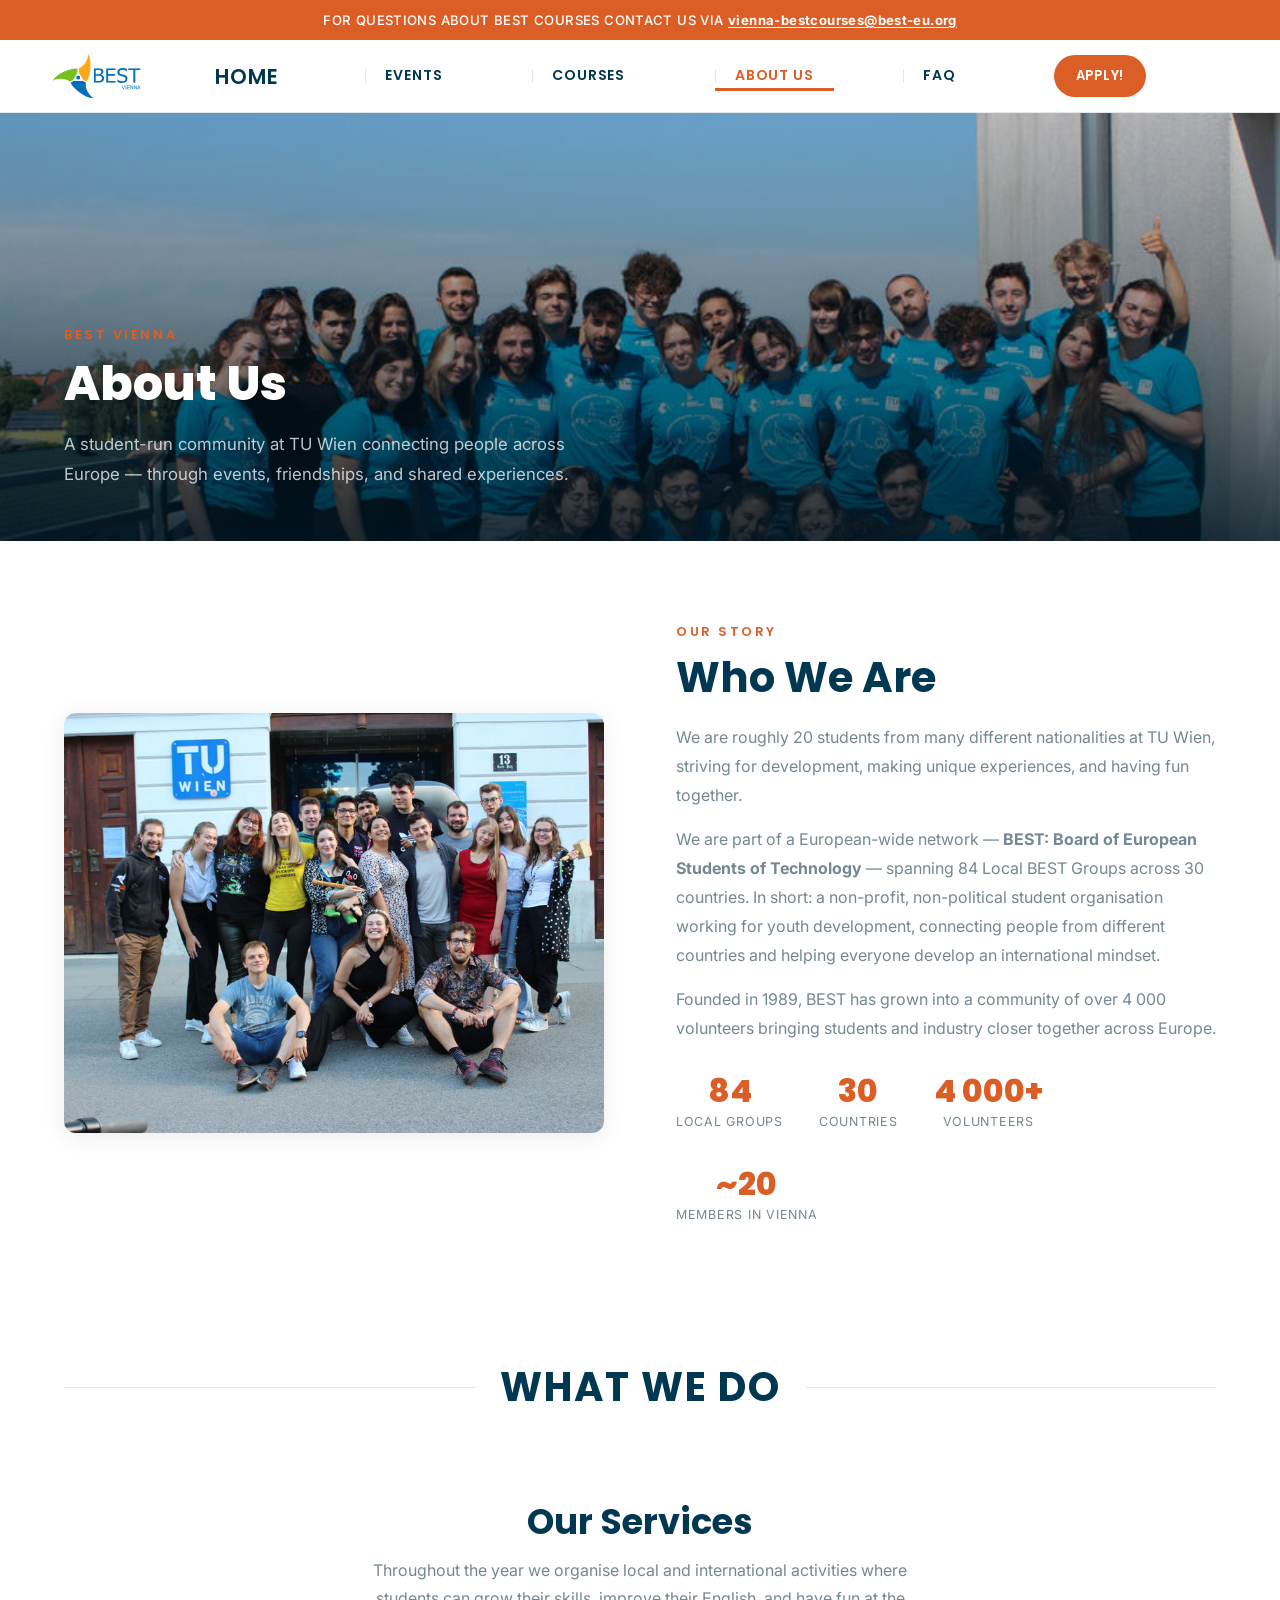
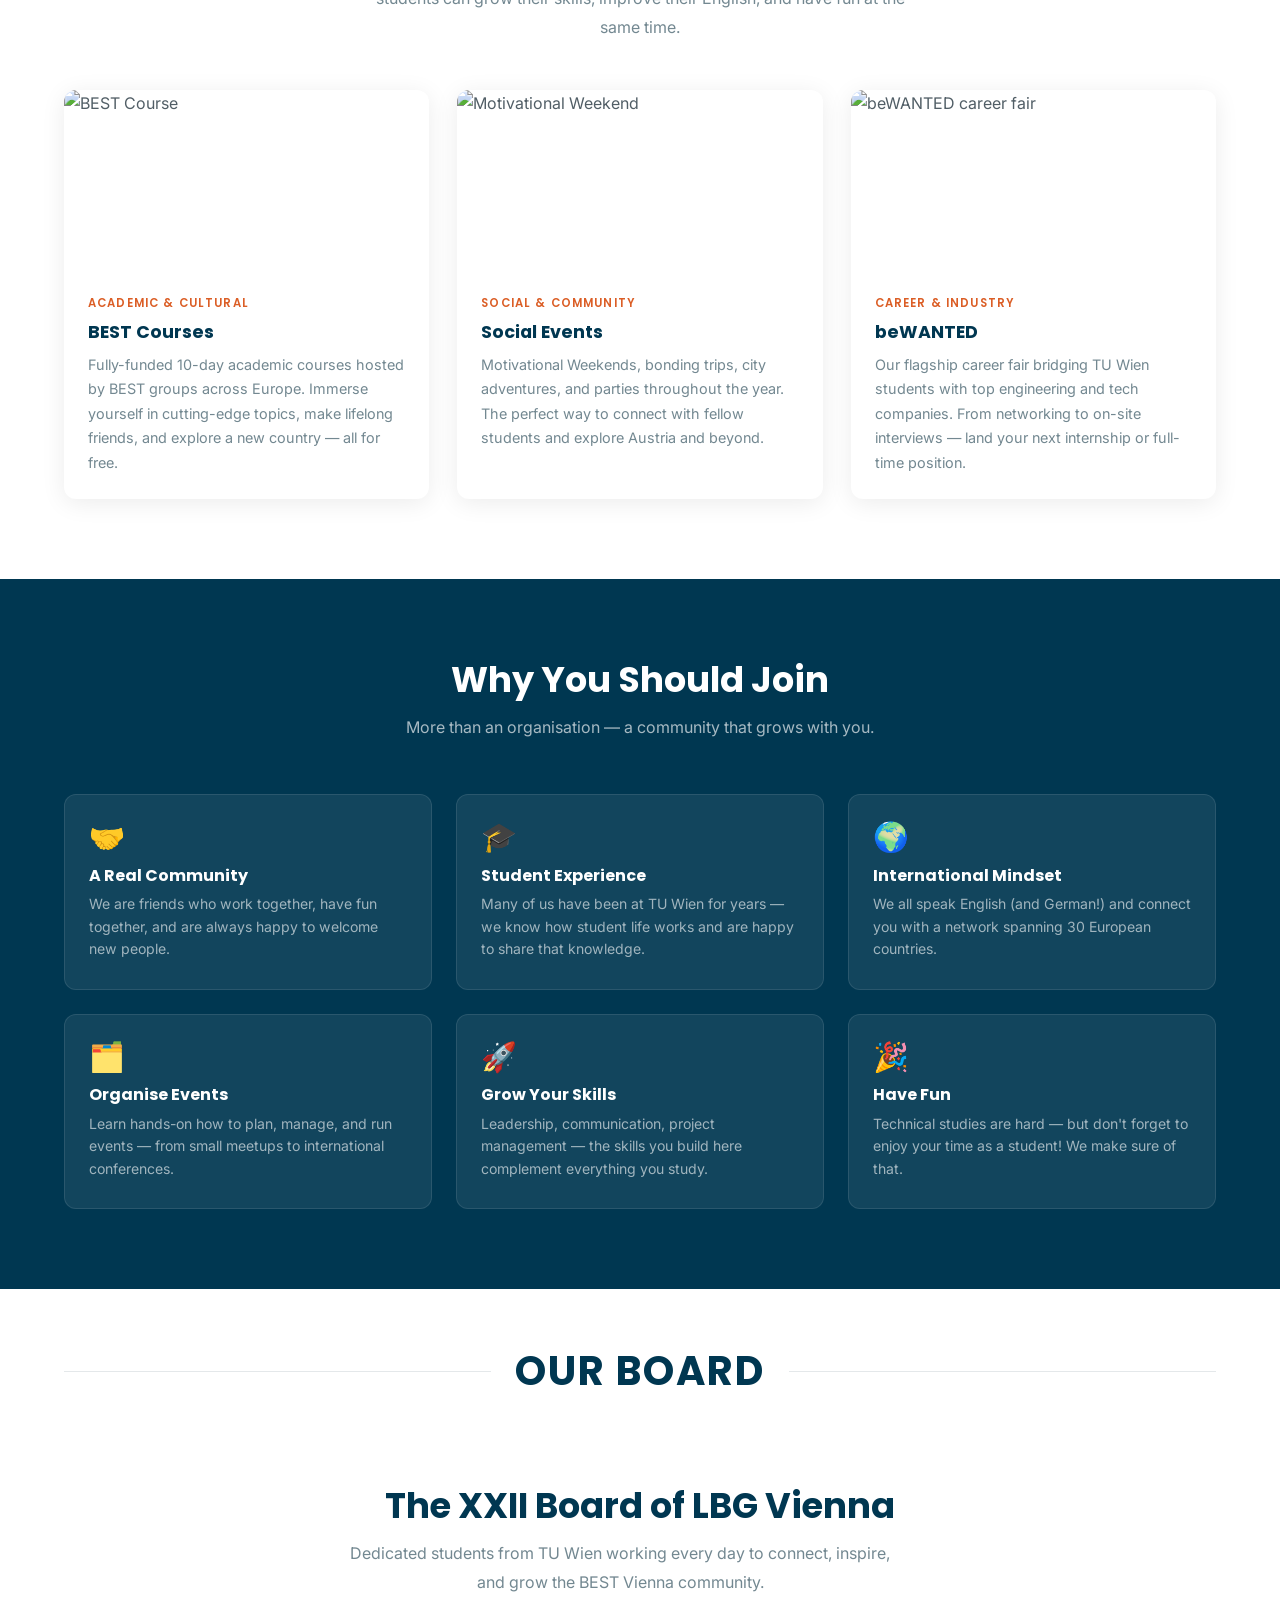
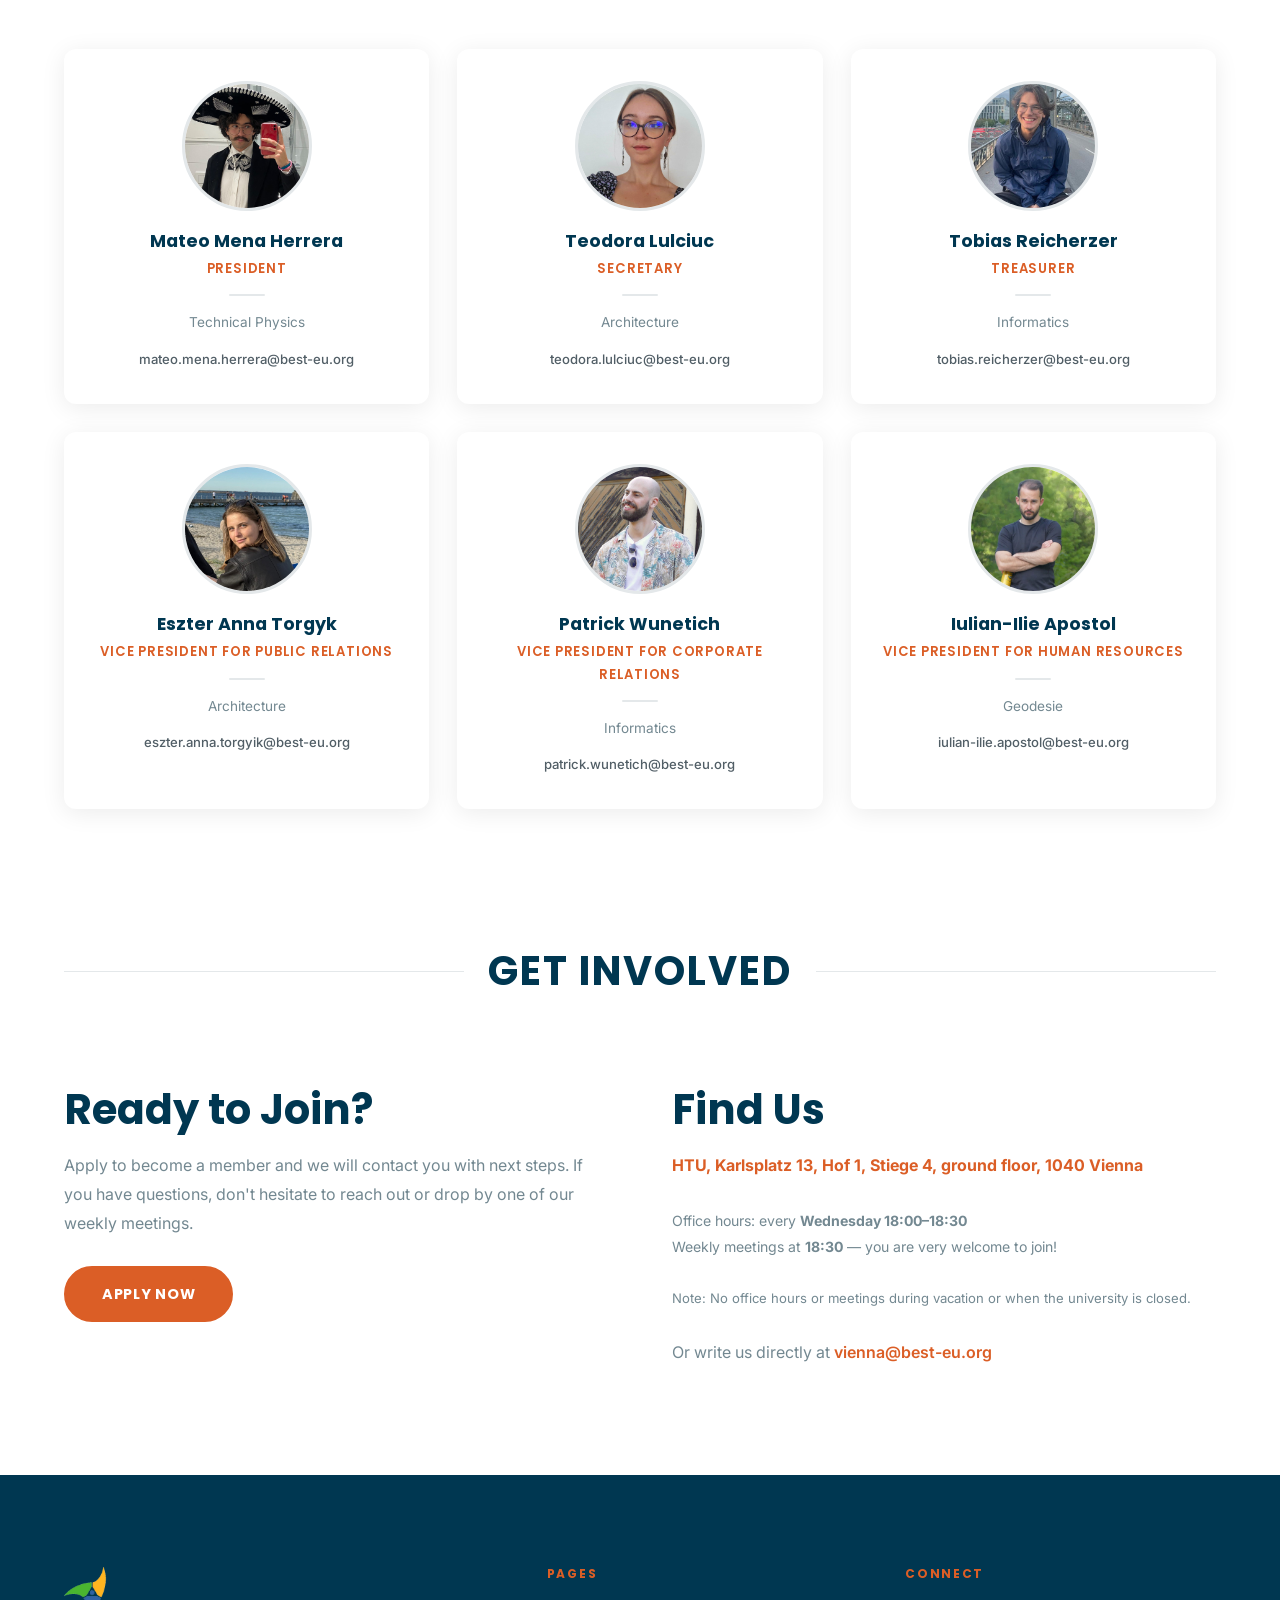
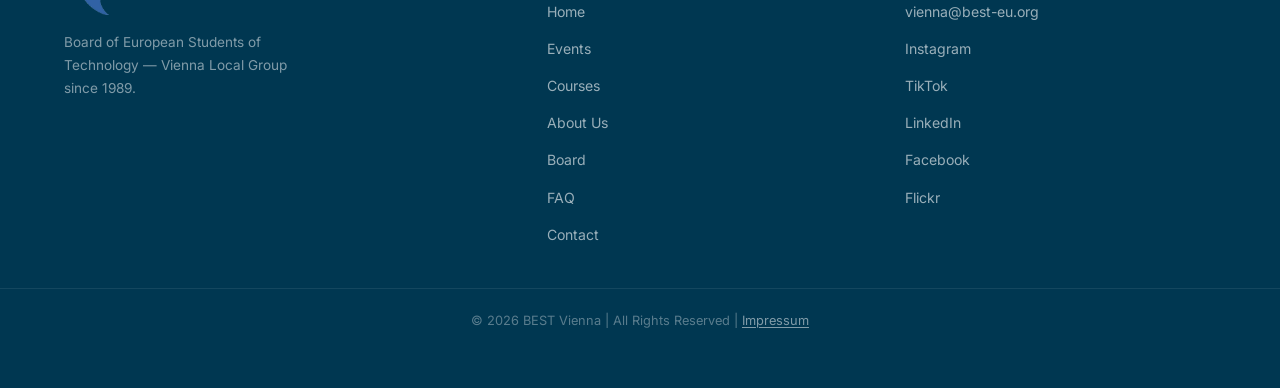
==== about.html @ dc5f65e5 "Restructure website UX: merge Board into About, simplify Home page - Merge Board page into About Us " ====
<!DOCTYPE html>
<html lang="en">
<head>
  <meta charset="UTF-8" />
  <meta name="viewport" content="width=device-width, initial-scale=1.0" />
  <title>About Us — BEST Vienna</title>
  <meta name="description" content="Learn about BEST Vienna — who we are, what we do, and why you should join our community of students at TU Wien." />

  <link rel="preconnect" href="https://fonts.googleapis.com" />
  <link rel="preconnect" href="https://fonts.gstatic.com" crossorigin />
  <link href="https://fonts.googleapis.com/css2?family=Inter:wght@400;500;600&family=Poppins:wght@600;700;800&display=swap" rel="stylesheet" />

  <link rel="stylesheet" href="assets/css/styles.css?v=2" />
  <link rel="icon" href="assets/images/logos/best_logomark.png" type="image/png" />
</head>
<body>

  <!-- ===== Announcement Bar ===== -->
  <div class="announcement-bar">
    FOR QUESTIONS ABOUT BEST COURSES CONTACT US VIA
    <a href="mailto:vienna-bestcourses@best-eu.org">vienna-bestcourses@best-eu.org</a>
  </div>

  <!-- ===== Navbar ===== -->
  <div id="navbar-placeholder"></div>
  <script src="assets/js/navbar.js"></script>

  <main>

    <!-- ===== Hero ===== -->
    <section class="about-hero">
      <img src="assets/images/sc22_group_lg.jpg" alt="BEST Vienna members" class="about-hero-img" />
      <div class="about-hero-overlay" aria-hidden="true"></div>
      <div class="container about-hero-content">
        <span class="board-hero-label">BEST Vienna</span>
        <h1>About Us</h1>
        <p>A student-run community at TU Wien connecting people across Europe — through events, friendships, and shared experiences.</p>
      </div>
    </section>

    <!-- ===== Who We Are ===== -->
    <section class="section-pad">
      <div class="container">
        <div class="about-split">

          <div class="about-split-img fade-up">
            <img src="assets/images/lga22_group_lg.jpg" alt="BEST Vienna members at an event" />
          </div>

          <div class="about-split-text fade-up delay-2">
            <span class="board-hero-label">Our Story</span>
            <h2>Who We Are</h2>
            <p>
              We are roughly 20 students from many different nationalities at TU Wien, striving for
              development, making unique experiences, and having fun together.
            </p>
            <p>
              We are part of a European-wide network — <strong>BEST: Board of European Students of
              Technology</strong> — spanning 84 Local BEST Groups across 30 countries. In short: a
              non-profit, non-political student organisation working for youth development, connecting
              people from different countries and helping everyone develop an international mindset.
            </p>
            <p>
              Founded in 1989, BEST has grown into a community of over 4 000 volunteers bringing
              students and industry closer together across Europe.
            </p>

            <div class="about-stat-row">
              <div class="about-stat">
                <div class="about-stat-num">84</div>
                <div class="about-stat-label">Local Groups</div>
              </div>
              <div class="about-stat">
                <div class="about-stat-num">30</div>
                <div class="about-stat-label">Countries</div>
              </div>
              <div class="about-stat">
                <div class="about-stat-num">4 000+</div>
                <div class="about-stat-label">Volunteers</div>
              </div>
              <div class="about-stat">
                <div class="about-stat-num">~20</div>
                <div class="about-stat-label">Members in Vienna</div>
              </div>
            </div>
          </div>

        </div>
      </div>
    </section>

    <!-- ===== What We Do ===== -->
    <div class="section-divider container fade-up">
      <span>WHAT WE DO</span>
    </div>

    <section class="section-pad">
      <div class="container">
        <div class="text-center fade-up">
          <h2 class="section-title">Our Services</h2>
          <p class="section-subtitle" style="margin: 0 auto;">
            Throughout the year we organise local and international activities where students
            can grow their skills, improve their English, and have fun at the same time.
          </p>
        </div>

        <div class="service-cards">

          <div class="service-card fade-up delay-1">
            <img src="assets/images/events/BEST_Course.JPG" alt="BEST Course" class="service-card-img" />
            <div class="service-card-body">
              <div class="service-card-tag">Academic &amp; Cultural</div>
              <h3>BEST Courses</h3>
              <p>
                Fully-funded 10-day academic courses hosted by BEST groups across Europe. Immerse
                yourself in cutting-edge topics, make lifelong friends, and explore a new country —
                all for free.
              </p>
            </div>
          </div>

          <div class="service-card fade-up delay-2">
            <img src="assets/images/events/MotivationalWeekend.jpg" alt="Motivational Weekend" class="service-card-img" />
            <div class="service-card-body">
              <div class="service-card-tag">Social &amp; Community</div>
              <h3>Social Events</h3>
              <p>
                Motivational Weekends, bonding trips, city adventures, and parties throughout the
                year. The perfect way to connect with fellow students and explore Austria and beyond.
              </p>
            </div>
          </div>

          <div class="service-card fade-up delay-3">
            <img src="assets/images/events/beWANTED.JPG" alt="beWANTED career fair" class="service-card-img" />
            <div class="service-card-body">
              <div class="service-card-tag">Career &amp; Industry</div>
              <h3>beWANTED</h3>
              <p>
                Our flagship career fair bridging TU Wien students with top engineering and tech
                companies. From networking to on-site interviews — land your next internship or
                full-time position.
              </p>
            </div>
          </div>

        </div>
      </div>
    </section>

    <!-- ===== Why Join ===== -->
    <section class="benefits-section">
      <div class="container">
        <div class="benefits-intro fade-up">
          <h2 class="section-title">Why You Should Join</h2>
          <p class="section-subtitle" style="margin: 0 auto;">
            More than an organisation — a community that grows with you.
          </p>
        </div>

        <div class="benefits-grid">

          <div class="benefit-card fade-up delay-1">
            <div class="benefit-icon">🤝</div>
            <h4>A Real Community</h4>
            <p>We are friends who work together, have fun together, and are always happy to welcome new people.</p>
          </div>

          <div class="benefit-card fade-up delay-2">
            <div class="benefit-icon">🎓</div>
            <h4>Student Experience</h4>
            <p>Many of us have been at TU Wien for years — we know how student life works and are happy to share that knowledge.</p>
          </div>

          <div class="benefit-card fade-up delay-3">
            <div class="benefit-icon">🌍</div>
            <h4>International Mindset</h4>
            <p>We all speak English (and German!) and connect you with a network spanning 30 European countries.</p>
          </div>

          <div class="benefit-card fade-up delay-1">
            <div class="benefit-icon">🗂️</div>
            <h4>Organise Events</h4>
            <p>Learn hands-on how to plan, manage, and run events — from small meetups to international conferences.</p>
          </div>

          <div class="benefit-card fade-up delay-2">
            <div class="benefit-icon">🚀</div>
            <h4>Grow Your Skills</h4>
            <p>Leadership, communication, project management — the skills you build here complement everything you study.</p>
          </div>

          <div class="benefit-card fade-up delay-3">
            <div class="benefit-icon">🎉</div>
            <h4>Have Fun</h4>
            <p>Technical studies are hard — but don't forget to enjoy your time as a student! We make sure of that.</p>
          </div>

        </div>
      </div>
    </section>

    <!-- ===== Meet the Board ===== -->
    <div class="section-divider container fade-up" id="board">
      <span>OUR BOARD</span>
    </div>

    <section class="board-members-section section-pad">
      <div class="container">
        <div class="board-members-intro fade-up">
          <h2 class="section-title" id="board-title">Meet the Board</h2>
          <p class="section-subtitle">
            Dedicated students from TU Wien working every day to connect, inspire, and grow the BEST Vienna community.
          </p>
        </div>

        <div class="board-members-grid" id="board-members-grid">
          <!-- Populated by config.js -->
        </div>
      </div>
    </section>

    <!-- ===== Join CTA ===== -->
    <div class="section-divider container fade-up">
      <span>GET INVOLVED</span>
    </div>

    <section class="about-cta">
      <div class="container about-cta-inner">

        <div class="fade-up">
          <h2>Ready to Join?</h2>
          <p>
            Apply to become a member and we will contact you with next steps. If you have questions,
            don't hesitate to reach out or drop by one of our weekly meetings.
          </p>
          <a href="https://forms.gle/giR4ARjsJGW3wWr38" class="btn btn-primary btn-lg">Apply Now</a>
        </div>

        <div class="fade-up delay-2">
          <h2>Find Us</h2>
          <div class="highlight-box">
            <p>
              <strong>
                <a href="https://tuw-maps.tuwien.ac.at/?q=ACEG38" target="_blank" rel="noopener" style="color: var(--orange);">
                  HTU, Karlsplatz 13, Hof 1, Stiege 4, ground floor, 1040 Vienna
                </a>
              </strong>
            </p>
            <p style="margin-top: 8px; font-size: 0.88rem;">
              Office hours: every <strong>Wednesday 18:00–18:30</strong><br />
              Weekly meetings at <strong>18:30</strong> — you are very welcome to join!
            </p>
            <p style="margin-top: 8px; font-size: 0.82rem; color: var(--gray);">
              Note: No office hours or meetings during vacation or when the university is closed.
            </p>
          </div>
          <p style="margin-top: 20px;">
            Or write us directly at
            <a href="mailto:vienna@best-eu.org" style="color: var(--orange); font-weight: 600;">vienna@best-eu.org</a>
          </p>
        </div>

      </div>
    </section>

  </main>

  <!-- ===== Footer ===== -->
  <div id="footer-placeholder"></div>
  <script src="assets/js/footer.js"></script>

  <script src="assets/js/config.js"></script>
  <script>
    // Render board title with current term
    document.getElementById('board-title').textContent =
      'The ' + BOARD_TERM + ' Board of LBG Vienna';

    // Render member cards
    var delays = ['delay-1', 'delay-2', 'delay-3'];
    var grid = document.getElementById('board-members-grid');
    grid.innerHTML = BOARD_MEMBERS.map(function (m, i) {
      return [
        '<div class="member-card fade-up ' + delays[i % 3] + '">',
        '  <div class="member-photo-wrap">',
        '    <img src="assets/images/board/' + m.photo + '" alt="' + m.name + '" />',
        '  </div>',
        '  <h3>' + m.name + '</h3>',
        '  <div class="member-role">' + m.role + '</div>',
        '  <div class="member-divider"></div>',
        '  <p class="member-study">' + m.study + '</p>',
        '  <a href="mailto:' + m.email + '" class="member-email">' + m.email + '</a>',
        '</div>',
      ].join('\n');
    }).join('\n');
  </script>
  <script src="assets/js/main.js"></script>
</body>
</html>
---- assets/css/styles.css ----
/* ============================================
   BEST Vienna — Redesign
   ============================================ */

/* ---------- Reset & Base ---------- */
*, *::before, *::after {
  box-sizing: border-box;
  margin: 0;
  padding: 0;
}

:root {
  --navy:        #003751;
  --navy-mid:    #515e66;
  --orange:      #db5e26;
  --orange-dark: #b84e1f;
  --orange-light: #ed925f;
  --white:       #ffffff;
  --off-white:   #ffffff;
  --gray-light:  #e4e8ea;
  --gray:        #738891;
  --text:        #515e66;
  --title-white: #f2f2f2;
  --card-shadow: 0 4px 24px rgba(0, 0, 0, 0.08);
  --transition:  0.3s ease;
  --radius:      12px;
  --radius-sm:   8px;
  --max-width:   1200px;
}

html {
  scroll-behavior: smooth;
}

html {
  overflow-x: clip;
}

body {
  font-family: 'Inter', sans-serif;
  color: var(--text);
  background: var(--white);
  line-height: 1.7;
  overflow-x: clip;
}

img {
  max-width: 100%;
  display: block;
}

a {
  color: inherit;
  text-decoration: none;
}

ul {
  list-style: none;
}

/* ---------- Typography ---------- */
h1, h2, h3, h4, h5, h6 {
  font-family: 'Poppins', sans-serif;
  line-height: 1.2;
}

h1 { font-size: clamp(2.4rem, 5vw, 4rem); }
h2 { font-size: clamp(1.8rem, 3.5vw, 2.6rem); }
h3 { font-size: clamp(1.3rem, 2.5vw, 1.8rem); }
h4 { font-size: 1.2rem; }
h5 { font-size: 1rem; }

p {
  font-size: 1rem;
  color: var(--gray);
  line-height: 1.8;
}

/* ---------- Utility ---------- */
.container {
  width: 90%;
  max-width: var(--max-width);
  margin: 0 auto;
}

.section-pad {
  padding: 80px 0;
}

.section-title {
  font-size: clamp(1.6rem, 3vw, 2.2rem);
  font-weight: 700;
  color: var(--navy);
  margin-bottom: 12px;
}

.section-subtitle {
  font-size: 1rem;
  color: var(--gray);
  max-width: 560px;
}

.text-center { text-align: center; }
.text-orange { color: var(--orange); }

/* ---------- Buttons ---------- */
.btn {
  display: inline-block;
  padding: 12px 28px;
  border-radius: 50px;
  font-family: 'Poppins', sans-serif;
  font-weight: 600;
  font-size: 0.9rem;
  letter-spacing: 0.04em;
  cursor: pointer;
  transition: var(--transition);
  border: 2px solid transparent;
}

.btn-primary {
  background: var(--orange);
  color: var(--white);
  border-color: var(--orange);
}

.btn-primary:hover {
  background: var(--orange-dark);
  border-color: var(--orange-dark);
  transform: translateY(-2px);
  box-shadow: 0 8px 20px rgba(232, 82, 26, 0.3);
}

.btn-outline {
  background: transparent;
  color: var(--navy);
  border-color: var(--navy);
}

.btn-outline:hover {
  background: var(--navy);
  color: var(--white);
  transform: translateY(-2px);
}

.btn-outline-white {
  background: transparent;
  color: var(--white);
  border-color: rgba(255,255,255,0.6);
}

.btn-outline-white:hover {
  background: rgba(255,255,255,0.15);
  border-color: var(--white);
  transform: translateY(-2px);
}

/* ---------- Announcement Bar ---------- */
.announcement-bar {
  background: var(--orange);
  color: var(--white);
  font-size: 0.82rem;
  font-weight: 500;
  text-align: center;
  padding: 9px 20px;
  letter-spacing: 0.03em;
}

.announcement-bar a {
  color: var(--white);
  font-weight: 700;
  text-decoration: underline;
  text-underline-offset: 2px;
}

/* ---------- Navbar ---------- */
.navbar {
  position: sticky;
  top: 0;
  z-index: 1000;
  background: #ffffff;
  border-bottom: 1px solid var(--gray-light);
  transition: var(--transition);
}

.navbar-inner {
  display: flex;
  align-items: center;
  justify-content: space-between;
  height: 72px;
}

.nav-logo {
  display: flex;
  flex-direction: column;
  align-items: center;
  gap: 2px;
  text-decoration: none;
}

.nav-logo img {
  width: 65px;
  height: 92px;
  transform: rotate(-90deg);
  margin: -10px 0;
}

.nav-logo-text { display: none; }

.nav-links {
  display: flex;
  align-items: center;
  justify-content: space-evenly;
  flex: 1;
  height: 72px;
}

.nav-links a {
  font-family: 'Poppins', sans-serif;
  font-size: 0.88rem;
  font-weight: 600;
  letter-spacing: 0.06em;
  text-transform: uppercase;
  color: var(--navy);
  padding: 0 20px;
  display: flex;
  align-items: center;
  border-bottom: 3px solid transparent;
  border-top: 3px solid transparent;
  transition: color var(--transition), border-color var(--transition);
  position: relative;
}

/* Home icon: larger font */
.nav-links a:first-child {
  font-size: 1.3rem;
  padding: 0 16px;
}

/* APPLY! pill button */
.nav-apply-btn {
  background: var(--orange) !important;
  color: var(--white) !important;
  border-radius: 50px !important;
  padding: 10px 22px !important;
  margin-left: 8px;
  border-bottom: none !important;
  border-top: none !important;
  font-size: 0.82rem !important;
  align-self: center;
  transition: background var(--transition), transform var(--transition) !important;
}

.nav-apply-btn::before { display: none !important; }

.nav-apply-btn:hover {
  background: var(--orange-dark) !important;
  color: var(--white) !important;
  transform: translateY(-1px);
}

/* vertical dividers between links */
.nav-links a + a::before {
  content: '';
  position: absolute;
  left: 0;
  top: 20%;
  height: 60%;
  width: 1px;
  background: var(--gray-light);
}

.nav-links a:hover {
  color: var(--orange);
}

.nav-links a.active {
  color: var(--orange);
  border-bottom-color: var(--orange);
}

.hamburger {
  display: none;
  flex-direction: column;
  gap: 5px;
  cursor: pointer;
  padding: 6px;
  background: none;
  border: none;
}

.hamburger span {
  display: block;
  width: 24px;
  height: 2px;
  background: var(--navy);
  border-radius: 2px;
  transition: var(--transition);
}

.hamburger.open span:nth-child(1) { transform: translateY(7px) rotate(45deg); }
.hamburger.open span:nth-child(2) { opacity: 0; }
.hamburger.open span:nth-child(3) { transform: translateY(-7px) rotate(-45deg); }

/* ---------- Mobile Nav ---------- */
.mobile-nav {
  display: none;
  flex-direction: column;
  padding: 16px 0;
  border-top: 1px solid var(--gray-light);
}

.mobile-nav a {
  font-family: 'Poppins', sans-serif;
  font-size: 0.9rem;
  font-weight: 600;
  letter-spacing: 0.06em;
  text-transform: uppercase;
  color: var(--orange);
  padding: 12px 20px;
  transition: var(--transition);
}

.mobile-nav a:hover,
.mobile-nav a.active {
  color: var(--navy);
  background: rgba(13, 27, 42, 0.04);
}

.mobile-nav.open {
  display: flex;
}

/* ---------- Welcome Section ---------- */
.welcome-section {
  background: var(--white);
}

.welcome-inner {
  display: grid;
  grid-template-columns: 1fr 1fr;
  gap: 60px;
  align-items: center;
}

.welcome-left .logo-mark {
  width: 72px;
  height: auto;
  margin-bottom: 20px;
}

.welcome-left h2 {
  color: var(--navy);
  margin-bottom: 16px;
}

.welcome-left p {
  margin-bottom: 28px;
  max-width: 500px;
}

.welcome-btns {
  display: flex;
  gap: 14px;
  flex-wrap: wrap;
}

.welcome-right {
  position: relative;
  border-radius: var(--radius);
  overflow: hidden;
  box-shadow: var(--card-shadow);
}

.welcome-right img {
  width: 100%;
  height: 380px;
  object-fit: cover;
  transition: transform 0.6s ease;
}

.welcome-right:hover img {
  transform: scale(1.03);
}

/* ---------- About Pillars ---------- */
.pillars-section {
  background: var(--off-white);
}

.pillars-grid {
  display: grid;
  grid-template-columns: repeat(3, 1fr);
  gap: 28px;
  margin-top: 48px;
}

.pillar-card {
  background: var(--white);
  border-radius: var(--radius);
  overflow: hidden;
  box-shadow: var(--card-shadow);
  transition: transform var(--transition), box-shadow var(--transition);
}

.pillar-card:hover {
  transform: translateY(-6px);
  box-shadow: 0 12px 40px rgba(0,0,0,0.12);
}

.pillar-img {
  width: 100%;
  height: 200px;
  object-fit: cover;
}

.pillar-body {
  padding: 24px;
}

.pillar-label {
  font-family: 'Poppins', sans-serif;
  font-size: 0.75rem;
  font-weight: 700;
  letter-spacing: 0.12em;
  text-transform: uppercase;
  color: var(--orange);
  margin-bottom: 8px;
}

.pillar-body h3 {
  color: var(--navy);
  font-size: 1.2rem;
  margin-bottom: 10px;
}

.pillar-body p {
  font-size: 0.9rem;
  line-height: 1.7;
}

/* ---------- Stats Section ---------- */
.stats-section {
  background: var(--navy);
  padding: 72px 0;
}

.stats-header {
  text-align: center;
  margin-bottom: 52px;
}

.stats-header h2 {
  color: var(--white);
  font-weight: 800;
  letter-spacing: 0.06em;
}

.stats-header h2 span {
  color: var(--orange);
}

.stats-grid {
  display: grid;
  grid-template-columns: repeat(3, 1fr);
  gap: 24px;
}

.stat-card {
  background: rgba(255,255,255,0.06);
  border: 1px solid rgba(255,255,255,0.1);
  border-radius: var(--radius);
  padding: 40px 24px;
  text-align: center;
  transition: var(--transition);
}

.stat-card:hover {
  background: rgba(232, 82, 26, 0.15);
  border-color: var(--orange);
  transform: translateY(-4px);
}

.stat-number {
  font-family: 'Poppins', sans-serif;
  font-size: clamp(3rem, 5vw, 4rem);
  font-weight: 800;
  color: var(--orange);
  line-height: 1;
  margin-bottom: 8px;
}

.stat-label {
  font-family: 'Poppins', sans-serif;
  font-size: 0.85rem;
  font-weight: 500;
  letter-spacing: 0.12em;
  text-transform: uppercase;
  color: rgba(255,255,255,0.65);
}

/* ---------- Board Teaser ---------- */
.board-teaser {
  position: relative;
  padding: 80px 0;
  overflow: hidden;
}

.board-teaser-bg {
  position: absolute;
  inset: 0;
  background-image: url('../images/board_bg.jpg');
  background-size: cover;
  background-position: center;
  filter: brightness(0.22);
}

.board-teaser-inner {
  position: relative;
  z-index: 2;
  display: grid;
  grid-template-columns: 1fr 1fr;
  gap: 60px;
  align-items: center;
}

.board-teaser-left h2 {
  color: var(--white);
  font-size: clamp(1.6rem, 3vw, 2.2rem);
  margin-bottom: 12px;
}

.board-teaser-left .board-subtitle {
  color: var(--orange);
  font-family: 'Poppins', sans-serif;
  font-size: 0.85rem;
  letter-spacing: 0.1em;
  text-transform: uppercase;
  font-weight: 600;
  margin-bottom: 8px;
}

.board-teaser-left p {
  color: rgba(255,255,255,0.65);
  margin-bottom: 28px;
}

.board-members-list {
  display: grid;
  grid-template-columns: 1fr 1fr;
  gap: 14px;
}

.board-member-item {
  background: rgba(255,255,255,0.07);
  border: 1px solid rgba(255,255,255,0.1);
  border-radius: var(--radius-sm);
  padding: 14px 18px;
  transition: var(--transition);
}

.board-member-item:hover {
  background: rgba(232, 82, 26, 0.15);
  border-color: rgba(232, 82, 26, 0.4);
}

.board-member-item .member-name {
  font-family: 'Poppins', sans-serif;
  font-size: 0.9rem;
  font-weight: 600;
  color: var(--white);
}

.board-member-item .member-role {
  font-size: 0.78rem;
  color: var(--orange);
  font-weight: 500;
  margin-top: 2px;
}

/* ---------- Contact Section ---------- */
.contact-section {
  background: var(--white);
}

.contact-inner {
  display: grid;
  grid-template-columns: 1fr 1fr;
  gap: 60px;
  align-items: stretch;
}

.contact-left h2 {
  color: var(--navy);
  margin-bottom: 16px;
}

.contact-left p {
  margin-bottom: 16px;
}

.contact-left .highlight-box {
  background: var(--off-white);
  border-left: 4px solid var(--orange);
  border-radius: 0 var(--radius-sm) var(--radius-sm) 0;
  padding: 18px 20px;
  margin: 24px 0;
}

.contact-left .highlight-box p {
  margin: 0;
  font-size: 0.9rem;
  color: var(--text);
}

.contact-links {
  display: grid;
  grid-template-columns: 1fr 1fr;
  gap: 14px;
  margin-top: 24px;
}

.contact-link-item {
  display: flex;
  align-items: center;
  gap: 14px;
  padding: 14px 18px;
  background: var(--off-white);
  border-radius: var(--radius-sm);
  transition: var(--transition);
}

.contact-link-item.featured {
  background: var(--navy);
  border: none;
}

.contact-link-item.featured .link-text {
  color: var(--white);
  font-weight: 600;
}

.contact-link-item.featured .link-label {
  color: rgba(255,255,255,0.55);
}

.contact-link-item.featured:hover {
  background: var(--navy-mid);
  transform: translateX(4px);
}

.contact-link-item:hover {
  background: rgba(232, 82, 26, 0.08);
  transform: translateX(4px);
}

.contact-link-item .icon {
  width: 40px;
  height: 40px;
  background: var(--orange);
  border-radius: 50%;
  display: flex;
  align-items: center;
  justify-content: center;
  flex-shrink: 0;
  color: var(--white);
}

.contact-link-item .icon .contact-icon {
  width: 20px;
  height: 20px;
  filter: brightness(0) invert(1);
  display: block;
}

.contact-link-item .link-text {
  font-size: 0.9rem;
  color: var(--navy);
  font-weight: 500;
}

.contact-link-item .link-label {
  font-size: 0.75rem;
  color: var(--gray);
  margin-top: 1px;
}

.contact-right {
  border-radius: var(--radius);
  overflow: hidden;
  box-shadow: var(--card-shadow);
  min-height: 420px;
}

.contact-right iframe {
  width: 100%;
  height: 100%;
  min-height: 420px;
  border: none;
  display: block;
}

/* ---------- Footer ---------- */
.site-footer {
  background: var(--navy);
  padding: 36px 0;
}

.footer-inner {
  display: flex;
  flex-direction: column;
  align-items: center;
  gap: 18px;
}

.footer-socials {
  display: flex;
  gap: 14px;
}

.footer-socials a {
  width: 40px;
  height: 40px;
  background: rgba(255,255,255,0.08);
  border-radius: 50%;
  display: flex;
  align-items: center;
  justify-content: center;
  transition: var(--transition);
}

.footer-socials a:hover {
  background: var(--orange);
  transform: translateY(-3px);
}

.footer-socials img {
  width: 18px;
  height: 18px;
  filter: brightness(0) invert(1);
  object-fit: contain;
}

.footer-copy {
  font-size: 0.82rem;
  color: rgba(255,255,255,0.4);
  text-align: center;
}

.footer-copy a {
  color: rgba(255,255,255,0.6);
  text-decoration: underline;
  text-underline-offset: 2px;
  transition: color var(--transition);
}

.footer-copy a:hover {
  color: var(--orange);
}

/* ============================================
   BOARD PAGE SPECIFIC
   ============================================ */

/* ---------- Board Hero ---------- */
.board-hero {
  position: relative;
  height: calc(100vh - 112px); /* full viewport minus navbar + announcement bar */
  overflow: hidden;
}

.board-hero-img {
  width: 100%;
  height: 100%;
  object-fit: cover;
  object-position: center 20%; /* keep faces/group visible */
  display: block;
}

.board-hero-overlay {
  position: absolute;
  inset: 0;
  background: linear-gradient(to top, rgba(0,21,33,0.80) 0%, rgba(0,21,33,0.20) 55%, transparent 100%);
}

.board-hero-content {
  position: absolute;
  bottom: 0;
  left: 0;
  right: 0;
  z-index: 2;
  padding-bottom: 52px;
  color: var(--white);
}

.board-hero-label {
  font-family: 'Poppins', sans-serif;
  font-size: 0.8rem;
  letter-spacing: 0.2em;
  text-transform: uppercase;
  color: var(--orange);
  font-weight: 600;
  display: block;
  margin-bottom: 10px;
}

.board-hero-content h1 {
  font-size: clamp(1.8rem, 4vw, 3rem);
  font-weight: 800;
  color: var(--white);
}

/* ---------- Board Members Section ---------- */
.board-members-section {
  background: var(--off-white);
}

.board-members-intro {
  max-width: 600px;
  margin: 0 auto 52px;
  text-align: center;
}

.board-members-intro h2 {
  color: var(--navy);
  margin-bottom: 12px;
}

.board-members-grid {
  display: grid;
  grid-template-columns: repeat(3, 1fr);
  gap: 28px;
}

.member-card {
  background: var(--white);
  border-radius: var(--radius);
  padding: 32px 24px;
  text-align: center;
  box-shadow: var(--card-shadow);
  transition: transform var(--transition), box-shadow var(--transition);
  position: relative;
  overflow: hidden;
}

.member-card::before {
  content: '';
  position: absolute;
  top: 0; left: 0; right: 0;
  height: 4px;
  background: linear-gradient(90deg, var(--orange), var(--orange-dark));
  opacity: 0;
  transition: opacity var(--transition);
}

.member-card:hover {
  transform: translateY(-8px);
  box-shadow: 0 16px 48px rgba(0,0,0,0.12);
}

.member-card:hover::before {
  opacity: 1;
}

.member-photo-wrap {
  width: 130px;
  height: 130px;
  margin: 0 auto 20px;
  border-radius: 50%;
  overflow: hidden;
  border: 3px solid var(--gray-light);
  transition: border-color var(--transition);
}

.member-card:hover .member-photo-wrap {
  border-color: var(--orange);
}

.member-photo-wrap img {
  width: 100%;
  height: 100%;
  object-fit: cover;
  transition: transform 0.5s ease;
}

.member-card:hover .member-photo-wrap img {
  transform: scale(1.07);
}

.member-card h3 {
  font-size: 1.1rem;
  font-weight: 700;
  color: var(--navy);
  margin-bottom: 6px;
}

.member-role {
  font-family: 'Poppins', sans-serif;
  font-size: 0.82rem;
  font-weight: 600;
  color: var(--orange);
  text-transform: uppercase;
  letter-spacing: 0.06em;
  margin-bottom: 14px;
}

.member-divider {
  width: 36px;
  height: 2px;
  background: var(--gray-light);
  margin: 0 auto 14px;
  border-radius: 2px;
}

.member-study {
  font-size: 0.85rem;
  color: var(--gray);
  margin-bottom: 10px;
}

.member-email {
  font-size: 0.82rem;
  color: var(--navy-mid);
  font-weight: 500;
  word-break: break-all;
  transition: color var(--transition);
}

.member-email:hover {
  color: var(--orange);
  text-decoration: underline;
  text-underline-offset: 2px;
}

/* ============================================
   SCROLL ANIMATIONS
   ============================================ */
.fade-up {
  opacity: 0;
  transform: translateY(20px);
  transition: opacity 0.4s ease, transform 0.4s ease;
}

.fade-up.visible {
  opacity: 1;
  transform: translateY(0);
}

.fade-up.delay-1 { transition-delay: 0.07s; }
.fade-up.delay-2 { transition-delay: 0.14s; }
.fade-up.delay-3 { transition-delay: 0.21s; }
.fade-up.delay-4 { transition-delay: 0.28s; }
.fade-up.delay-5 { transition-delay: 0.35s; }

/* ============================================
   HOME PAGE — NEW SECTIONS
   ============================================ */

/* ---------- btn-lg ---------- */
.btn-lg {
  padding: 14px 36px;
  font-size: 1rem;
}

/* ---------- section-pad-sm ---------- */
.section-pad-sm {
  padding: 48px 0;
}

/* ---------- Hero / Video ---------- */
.hero-video {
  display: block;
  overflow: hidden;
  background: var(--navy);
  position: relative;
}

.hero-placeholder {
  position: absolute;
  inset: 0;
  background-image: url('../images/Website_Header_Loading_Placeholder.png');
  background-size: cover;
  background-position: center;
  z-index: 1;
  transition: opacity 0.4s ease;
}

.hero-placeholder.fade-out {
  opacity: 0;
  pointer-events: none;
}

.hero-video-bg {
  display: block;
  width: 100%;
  height: auto;
}

.hero-title-box {
  position: relative;
  z-index: 2;
  text-align: center;
  color: var(--white);
  padding: 48px 40px;
  border: 2px solid rgba(255,255,255,0.25);
  border-radius: var(--radius);
  backdrop-filter: blur(4px);
  background: rgba(13,27,42,0.3);
  max-width: 560px;
  width: 90%;
}

.hero-title-box h1 {
  color: var(--white);
  font-weight: 800;
  margin-bottom: 12px;
}

.hero-title-box p {
  color: rgba(255,255,255,0.75);
  font-size: 1rem;
  letter-spacing: 0.06em;
  text-transform: uppercase;
  margin: 0;
}

/* ---------- Join / Become a member ---------- */
.join-section {
  background: var(--white);
}

.join-inner {
  display: grid;
  grid-template-columns: 1fr 1fr;
  gap: 60px;
  align-items: center;
}

.join-image {
  border-radius: var(--radius);
  overflow: hidden;
  box-shadow: var(--card-shadow);
}

.join-image img {
  width: 100%;
  height: 360px;
  object-fit: cover;
  transition: transform 0.6s ease;
  display: block;
}

.join-image:hover img {
  transform: scale(1.03);
}

.join-content h2 {
  color: var(--navy);
  font-size: clamp(1.8rem, 3vw, 2.6rem);
  margin-bottom: 16px;
}

.join-content p {
  margin-bottom: 28px;
}

/* ---------- Section Divider ---------- */
.section-divider {
  display: flex;
  align-items: center;
  padding: 48px 0 0;
}

.section-divider::before,
.section-divider::after {
  content: '';
  flex: 1;
  height: 1px;
  background: var(--gray-light);
}

.section-divider span {
  padding: 0 24px;
  font-family: 'Poppins', sans-serif;
  font-weight: 700;
  font-size: 2.5rem;
  letter-spacing: 0.05em;
  text-transform: uppercase;
  color: var(--navy);
  white-space: nowrap;
}

/* ---------- BEST in NUMBERS (stats bar) ---------- */
.stats-bar {
  background: var(--navy);
  padding: 64px 0;
}

.stats-bar-inner {
  display: flex;
  justify-content: space-around;
  align-items: center;
  gap: 24px;
  flex-wrap: wrap;
}

.stats-bar-item {
  text-align: center;
  padding: 16px 24px;
}

.stats-bar-item .stat-number {
  font-family: 'Poppins', sans-serif;
  font-size: clamp(2.4rem, 4.5vw, 3.4rem);
  font-weight: 800;
  color: var(--orange);
  line-height: 1;
  margin-bottom: 8px;
}

.stats-bar-item .stat-label {
  font-family: 'Poppins', sans-serif;
  font-size: 0.82rem;
  font-weight: 500;
  letter-spacing: 0.1em;
  text-transform: uppercase;
  color: rgba(255,255,255,0.6);
}

/* Pillar cards as links */
a.pillar-card {
  text-decoration: none;
  color: inherit;
  display: block;
}

/* ---------- OUR EVENTS ---------- */
.events-section {
  background: var(--white);
}

.events-grid {
  display: grid;
  grid-template-columns: repeat(3, 1fr);
  gap: 20px;
  margin-bottom: 32px;
}

.events-grid--four {
  grid-template-columns: repeat(2, 1fr);
  max-width: 700px;
  margin-left: auto;
  margin-right: auto;
}

.event-card {
  border-radius: var(--radius);
  overflow: hidden;
  aspect-ratio: 1 / 1;
  background: var(--event-color, var(--navy));
  position: relative;
  cursor: pointer;
  transition: transform var(--transition), box-shadow var(--transition);
  box-shadow: var(--card-shadow);
}

.event-card:hover {
  transform: translateY(-6px);
  box-shadow: 0 16px 40px rgba(0,0,0,0.16);
}

.event-card-inner {
  position: absolute;
  inset: 0;
  background: linear-gradient(to top, rgba(0,0,0,0.65) 0%, rgba(0,0,0,0.1) 60%, rgba(0,0,0,0) 100%);
  color: var(--white);
  text-align: center;
  transition: background var(--transition);
}

.event-card-inner .event-text {
  position: absolute;
  bottom: 20px;
  left: 0;
  right: 0;
  padding: 0 20px;
  transition: bottom var(--transition), transform var(--transition);
}

.event-card:hover .event-card-inner {
  background: linear-gradient(135deg, rgba(0,0,0,0.55) 0%, rgba(0,0,0,0.25) 100%);
}

.event-card:hover .event-card-inner .event-text {
  bottom: 50%;
  transform: translateY(50%);
}

.event-abbr {
  font-family: 'Poppins', sans-serif;
  font-size: clamp(1.4rem, 3vw, 2rem);
  font-weight: 800;
  color: var(--white);
  letter-spacing: 0.04em;
  margin-bottom: 8px;
}

.event-name {
  font-size: 0.82rem;
  font-weight: 500;
  color: rgba(255,255,255,0.85);
  letter-spacing: 0.03em;
}

.show-more {
  text-align: center;
  padding: 8px 0 16px;
}

.show-more a {
  font-family: 'Poppins', sans-serif;
  font-size: 0.9rem;
  font-weight: 600;
  color: var(--orange);
  letter-spacing: 0.06em;
  transition: color var(--transition);
}

.show-more a:hover { color: var(--orange-dark); text-decoration: underline; }

/* ---------- CONTACT (new) ---------- */
.contact-new {
  background: var(--off-white);
}

.contact-new-inner {
  text-align: center;
  max-width: 680px;
  margin: 0 auto;
}

.contact-new-inner h2 {
  color: var(--navy);
  margin-bottom: 12px;
}

.contact-new-inner > p {
  margin-bottom: 28px;
}

.contact-info-box {
  text-align: left;
  margin-bottom: 40px;
}

.contact-icons-row {
  display: flex;
  justify-content: center;
  gap: 32px;
  flex-wrap: wrap;
}

.contact-icon-item {
  display: flex;
  flex-direction: column;
  align-items: center;
  gap: 10px;
  text-decoration: none;
  transition: transform var(--transition);
}

.contact-icon-item:hover {
  transform: translateY(-4px);
}

.contact-icon-circle {
  width: 70px;
  height: 70px;
  background: var(--white);
  border: 2px solid var(--gray-light);
  border-radius: 50%;
  display: flex;
  align-items: center;
  justify-content: center;
  font-size: 1.6rem;
  box-shadow: var(--card-shadow);
  transition: border-color var(--transition), box-shadow var(--transition);
}

.contact-icon-item:hover .contact-icon-circle {
  border-color: var(--orange);
  box-shadow: 0 8px 24px rgba(232,82,26,0.2);
}

.contact-icon-item span {
  font-family: 'Poppins', sans-serif;
  font-size: 0.8rem;
  font-weight: 600;
  color: var(--navy);
  text-transform: uppercase;
  letter-spacing: 0.08em;
}

/* ---------- Footer (new 3-col) ---------- */
.site-footer {
  background: var(--navy);
}

.footer-cols {
  display: grid;
  grid-template-columns: 1.4fr 1fr 1fr;
  gap: 48px;
  padding: 56px 0 40px;
}

.footer-logo {
  height: 48px;
  width: auto;
  margin-bottom: 16px;
}

.footer-tagline {
  font-size: 0.85rem;
  color: rgba(255,255,255,0.5);
  line-height: 1.7;
  max-width: 260px;
}

.footer-col-title {
  font-family: 'Poppins', sans-serif;
  font-size: 0.75rem;
  font-weight: 700;
  letter-spacing: 0.14em;
  text-transform: uppercase;
  color: var(--orange);
  margin-bottom: 16px;
}

.footer-links {
  display: flex;
  flex-direction: column;
  gap: 10px;
}

.footer-links a {
  font-size: 0.88rem;
  color: rgba(255,255,255,0.6);
  transition: color var(--transition);
}

.footer-links a:hover {
  color: var(--white);
}

.footer-bar {
  border-top: 1px solid rgba(255,255,255,0.08);
  padding: 20px 0;
  text-align: center;
}

.footer-bar p {
  font-size: 0.8rem;
  color: rgba(255,255,255,0.35);
}

.footer-bar a {
  color: rgba(255,255,255,0.5);
  text-decoration: underline;
  text-underline-offset: 2px;
}

.footer-bar a:hover { color: var(--orange); }

/* ============================================
   RESPONSIVE
   ============================================ */
@media (max-width: 900px) {
  .join-inner {
    grid-template-columns: 1fr;
    gap: 36px;
  }

  .join-image { order: -1; }

  .pillars-grid {
    grid-template-columns: 1fr;
  }

  .board-members-grid {
    grid-template-columns: repeat(2, 1fr);
  }

  .events-grid {
    grid-template-columns: repeat(2, 1fr);
  }

  .events-grid--four {
    max-width: none;
  }

  .footer-cols {
    grid-template-columns: 1fr 1fr;
    gap: 32px;
  }

  .footer-cols > div:first-child {
    grid-column: 1 / -1;
  }

  /* Contact: stack to single column */
  .contact-inner {
    grid-template-columns: 1fr;
    gap: 36px;
  }

  .contact-right {
    min-height: 300px;
  }

  .contact-right iframe {
    min-height: 300px;
  }
}

@media (max-width: 640px) {
  .nav-links {
    display: none;
  }

  .hamburger {
    display: flex;
  }

  .section-pad {
    padding: 56px 0;
  }

  .board-members-grid {
    grid-template-columns: 1fr;
    max-width: 360px;
    margin: 0 auto;
  }

  .events-grid {
    grid-template-columns: 1fr;
    max-width: 340px;
    margin: 0 auto;
  }

  .events-grid--four {
    max-width: 340px;
  }

  /* Contact links: single column so long URLs don't overflow */
  .contact-links {
    grid-template-columns: 1fr;
  }

  .footer-cols {
    grid-template-columns: 1fr;
    gap: 28px;
    padding: 40px 0 28px;
  }
}

/* ============================================
   FAQ PAGE
   ============================================ */

/* Hero */
.faq-hero {
  background: var(--navy);
  padding: 72px 0 64px;
}
.faq-hero-inner {
  max-width: 720px;
}
.faq-hero h1 {
  font-family: 'Poppins', sans-serif;
  font-size: clamp(2rem, 4vw, 3rem);
  font-weight: 800;
  color: var(--white);
  margin: 10px 0 16px;
  line-height: 1.15;
}
.faq-hero p {
  font-size: 1.05rem;
  color: rgba(255,255,255,0.65);
  max-width: 560px;
}

/* Layout */
.faq-section { background: var(--off-white); }
.faq-inner   { max-width: 780px; margin: 0 auto; }

/* Accordion list */
.faq-list {
  display: flex;
  flex-direction: column;
  gap: 12px;
}

.faq-item {
  background: var(--white);
  border: 1px solid var(--gray-light);
  border-radius: var(--radius);
  overflow: hidden;
  transition: box-shadow var(--transition);
}
.faq-item:focus-within,
.faq-item:has(.faq-question[aria-expanded="true"]) {
  box-shadow: 0 4px 24px rgba(0,55,81,0.10);
  border-color: var(--orange);
}

/* Question button */
.faq-question {
  width: 100%;
  display: flex;
  align-items: center;
  justify-content: space-between;
  gap: 16px;
  padding: 20px 24px;
  background: none;
  border: none;
  cursor: pointer;
  text-align: left;
  font-family: 'Poppins', sans-serif;
  font-size: 1rem;
  font-weight: 600;
  color: var(--navy);
  line-height: 1.4;
  transition: color var(--transition);
}
.faq-question:hover { color: var(--orange); }
.faq-question[aria-expanded="true"] { color: var(--orange); }

/* Chevron icon */
.faq-chevron {
  width: 20px;
  height: 20px;
  flex-shrink: 0;
  color: var(--orange);
  transition: transform 0.3s ease;
}
.faq-question[aria-expanded="true"] .faq-chevron {
  transform: rotate(180deg);
}

/* Answer panel */
.faq-answer {
  max-height: 0;
  overflow: hidden;
  transition: max-height 0.35s ease, padding 0.35s ease;
  padding: 0 24px;
}
.faq-answer.open {
  max-height: 600px;
  padding: 0 24px 20px;
}
.faq-answer p {
  font-size: 0.93rem;
  color: var(--text);
  line-height: 1.7;
  margin-bottom: 10px;
}
.faq-answer p:last-child { margin-bottom: 0; }
.faq-answer a {
  color: var(--orange);
  text-decoration: underline;
  text-underline-offset: 2px;
}
.faq-answer a:hover { color: var(--orange-dark); }

/* CTA */
.faq-cta {
  margin-top: 56px;
  text-align: center;
}
.faq-cta p {
  font-family: 'Poppins', sans-serif;
  font-size: 1.15rem;
  font-weight: 600;
  color: var(--navy);
  margin-bottom: 20px;
}
.btn-primary {
  display: inline-block;
  background: var(--orange);
  color: var(--white);
  font-family: 'Poppins', sans-serif;
  font-size: 0.9rem;
  font-weight: 700;
  letter-spacing: 0.05em;
  text-transform: uppercase;
  padding: 14px 36px;
  border-radius: 50px;
  text-decoration: none;
  transition: background var(--transition), transform var(--transition);
}
.btn-primary:hover {
  background: var(--orange-dark);
  transform: translateY(-2px);
}

/* ============================================
   ABOUT PAGE
   ============================================ */

/* ---------- About Hero (reuses board-hero base) ---------- */
.about-hero {
  position: relative;
  height: calc(60vh - 112px);
  min-height: 340px;
  overflow: hidden;
}

.about-hero-img {
  width: 100%;
  height: 100%;
  object-fit: cover;
  object-position: center 30%;
  display: block;
}

.about-hero-overlay {
  position: absolute;
  inset: 0;
  background: linear-gradient(to top, rgba(0,21,33,0.85) 0%, rgba(0,21,33,0.35) 55%, transparent 100%);
}

.about-hero-content {
  position: absolute;
  bottom: 0;
  left: 0;
  right: 0;
  z-index: 2;
  padding-bottom: 52px;
  color: var(--white);
}

.about-hero-content .board-hero-label {
  display: block;
  margin-bottom: 10px;
}

.about-hero-content h1 {
  font-size: clamp(1.8rem, 4vw, 3rem);
  font-weight: 800;
  color: var(--white);
  margin-bottom: 16px;
}

.about-hero-content p {
  color: rgba(255,255,255,0.75);
  font-size: 1.05rem;
  max-width: 540px;
}

/* ---------- Who We Are (split layout) ---------- */
.about-split {
  display: grid;
  grid-template-columns: 1fr 1fr;
  gap: 72px;
  align-items: center;
}

.about-split-img {
  border-radius: var(--radius);
  overflow: hidden;
  box-shadow: var(--card-shadow);
}

.about-split-img img {
  width: 100%;
  height: 420px;
  object-fit: cover;
  display: block;
  transition: transform 0.6s ease;
}

.about-split-img:hover img {
  transform: scale(1.03);
}

.about-split-text .board-hero-label {
  display: block;
  margin-bottom: 10px;
}

.about-split-text h2 {
  color: var(--navy);
  margin-bottom: 20px;
}

.about-split-text p {
  margin-bottom: 16px;
}

.about-stat-row {
  display: flex;
  gap: 36px;
  margin-top: 32px;
  flex-wrap: wrap;
}

.about-stat {
  text-align: center;
}

.about-stat-num {
  font-family: 'Poppins', sans-serif;
  font-size: 2rem;
  font-weight: 800;
  color: var(--orange);
  line-height: 1;
}

.about-stat-label {
  font-size: 0.78rem;
  color: var(--gray);
  text-transform: uppercase;
  letter-spacing: 0.06em;
  margin-top: 4px;
}

/* ---------- What We Do (service cards) ---------- */
.service-cards {
  display: grid;
  grid-template-columns: repeat(3, 1fr);
  gap: 28px;
  margin-top: 48px;
}

.service-card {
  background: var(--white);
  border-radius: var(--radius);
  overflow: hidden;
  box-shadow: var(--card-shadow);
  transition: transform var(--transition), box-shadow var(--transition);
}

.service-card:hover {
  transform: translateY(-8px);
  box-shadow: 0 16px 48px rgba(0,0,0,0.12);
}

.service-card-img {
  width: 100%;
  height: 180px;
  object-fit: cover;
  display: block;
}

.service-card-body {
  padding: 24px;
}

.service-card-tag {
  font-family: 'Poppins', sans-serif;
  font-size: 0.72rem;
  font-weight: 600;
  text-transform: uppercase;
  letter-spacing: 0.1em;
  color: var(--orange);
  margin-bottom: 8px;
}

.service-card-body h3 {
  font-size: 1.1rem;
  color: var(--navy);
  margin-bottom: 10px;
}

.service-card-body p {
  font-size: 0.9rem;
  line-height: 1.7;
}

/* ---------- Why Join (benefits grid) ---------- */
.benefits-section {
  background: var(--navy);
  padding: 80px 0;
}

.benefits-section .section-title {
  color: var(--white);
}

.benefits-section .section-subtitle {
  color: rgba(255,255,255,0.65);
}

.benefits-intro {
  text-align: center;
  margin-bottom: 52px;
}

.benefits-grid {
  display: grid;
  grid-template-columns: repeat(3, 1fr);
  gap: 24px;
}

.benefit-card {
  background: rgba(255,255,255,0.07);
  border: 1px solid rgba(255,255,255,0.1);
  border-radius: var(--radius);
  padding: 28px 24px;
  transition: background var(--transition), transform var(--transition);
}

.benefit-card:hover {
  background: rgba(255,255,255,0.12);
  transform: translateY(-4px);
}

.benefit-icon {
  font-size: 1.8rem;
  margin-bottom: 14px;
  line-height: 1;
}

.benefit-card h4 {
  font-size: 1rem;
  color: var(--white);
  font-weight: 700;
  margin-bottom: 8px;
}

.benefit-card p {
  font-size: 0.88rem;
  color: rgba(255,255,255,0.6);
  line-height: 1.6;
}

/* ---------- Join CTA band ---------- */
.about-cta {
  background: var(--off-white);
  padding: 80px 0;
}

.about-cta-inner {
  display: grid;
  grid-template-columns: 1fr 1fr;
  gap: 64px;
  align-items: start;
}

.about-cta h2 {
  color: var(--navy);
  margin-bottom: 16px;
}

.about-cta p {
  margin-bottom: 28px;
}

.about-cta .highlight-box {
  margin-top: 0;
}

/* ---------- About responsive ---------- */
@media (max-width: 900px) {
  .about-split {
    grid-template-columns: 1fr;
    gap: 40px;
  }

  .service-cards {
    grid-template-columns: 1fr;
  }

  .benefits-grid {
    grid-template-columns: 1fr 1fr;
  }

  .about-cta-inner {
    grid-template-columns: 1fr;
    gap: 40px;
  }
}

@media (max-width: 600px) {
  .benefits-grid {
    grid-template-columns: 1fr;
  }

  .about-stat-row {
    gap: 24px;
  }
}
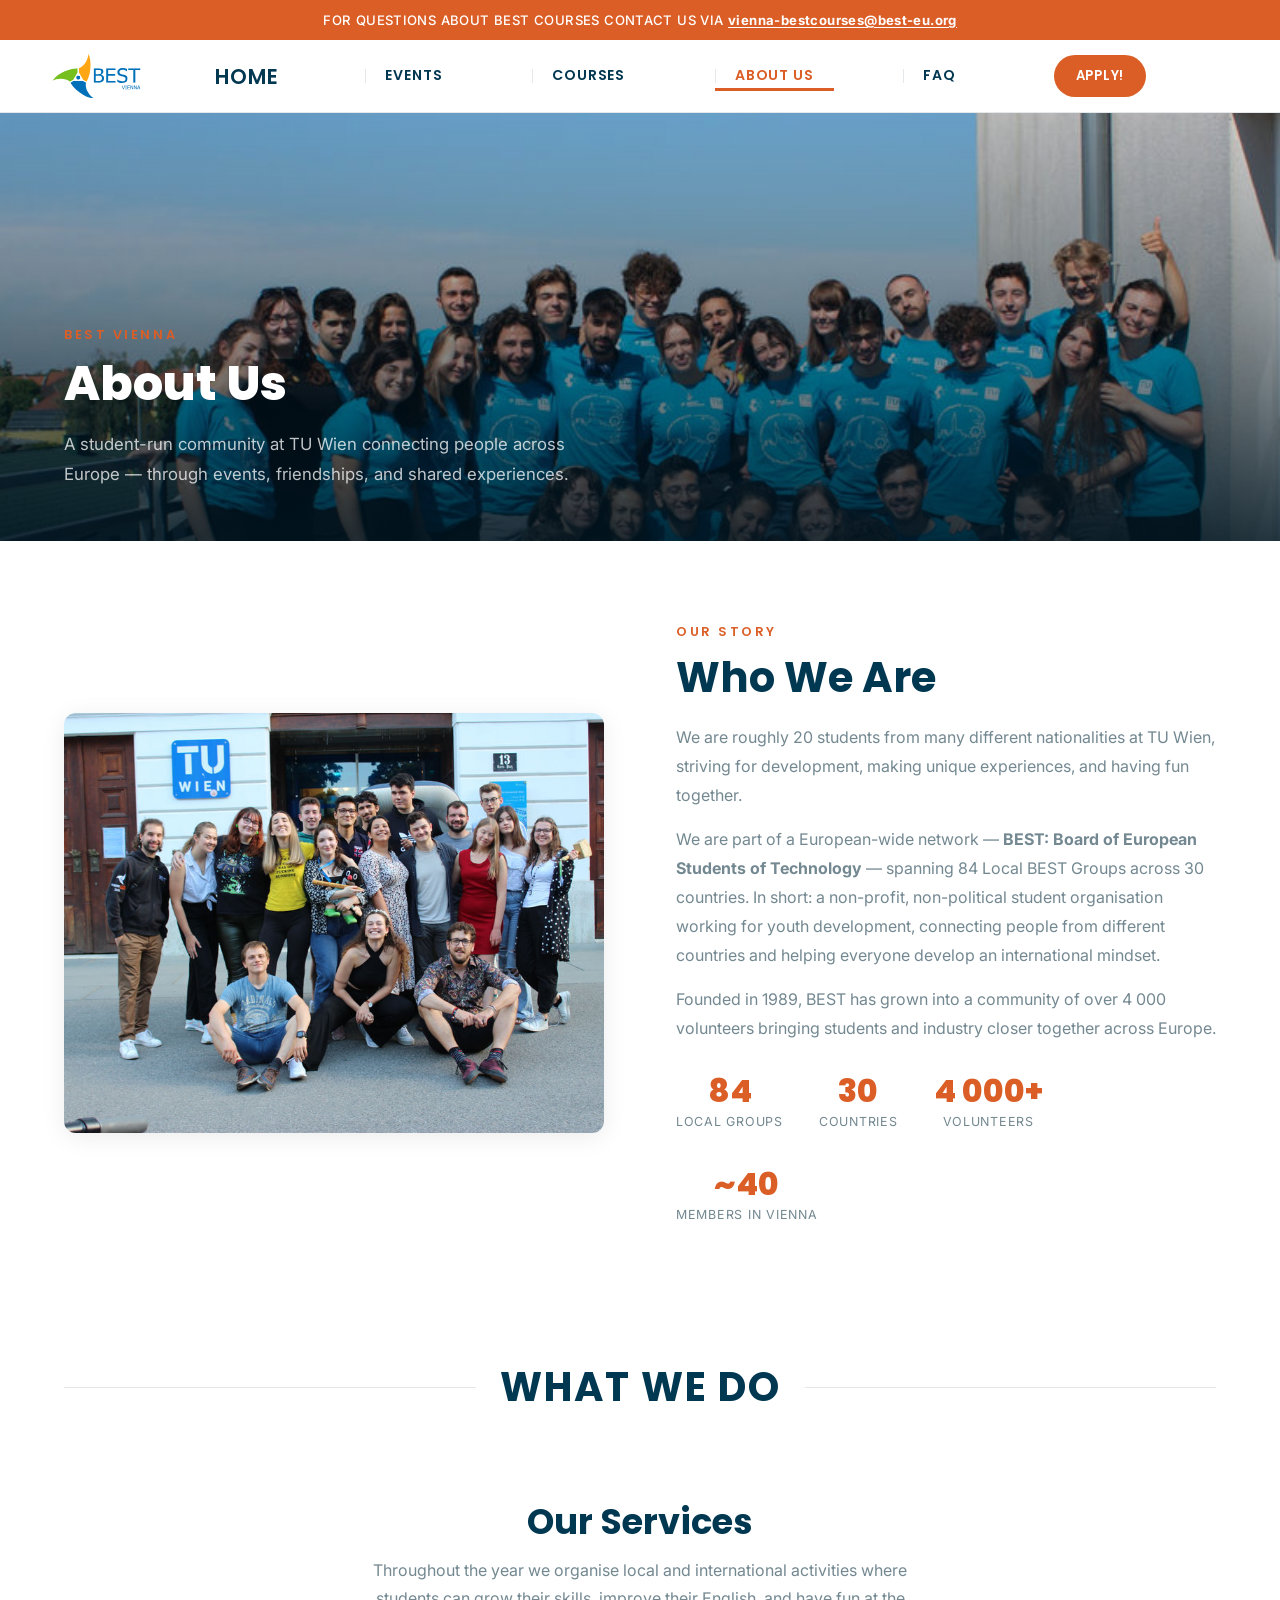
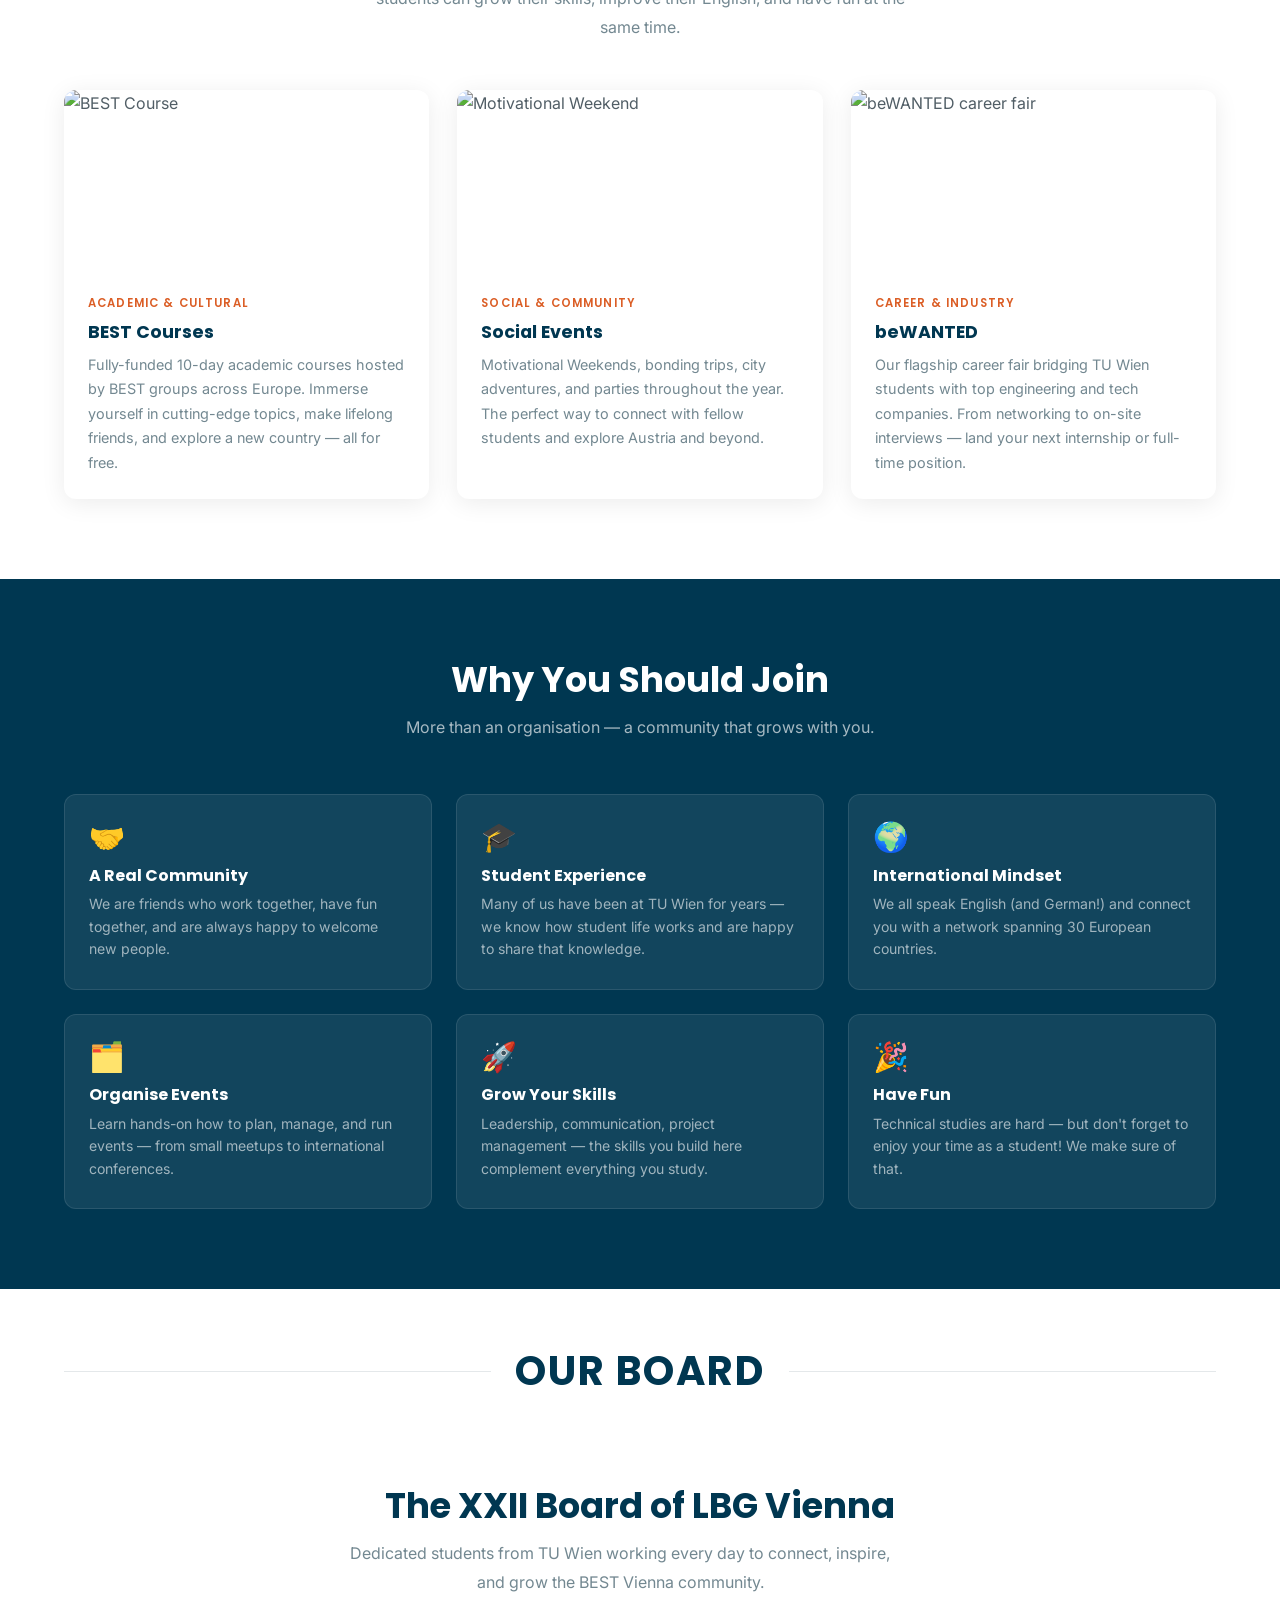
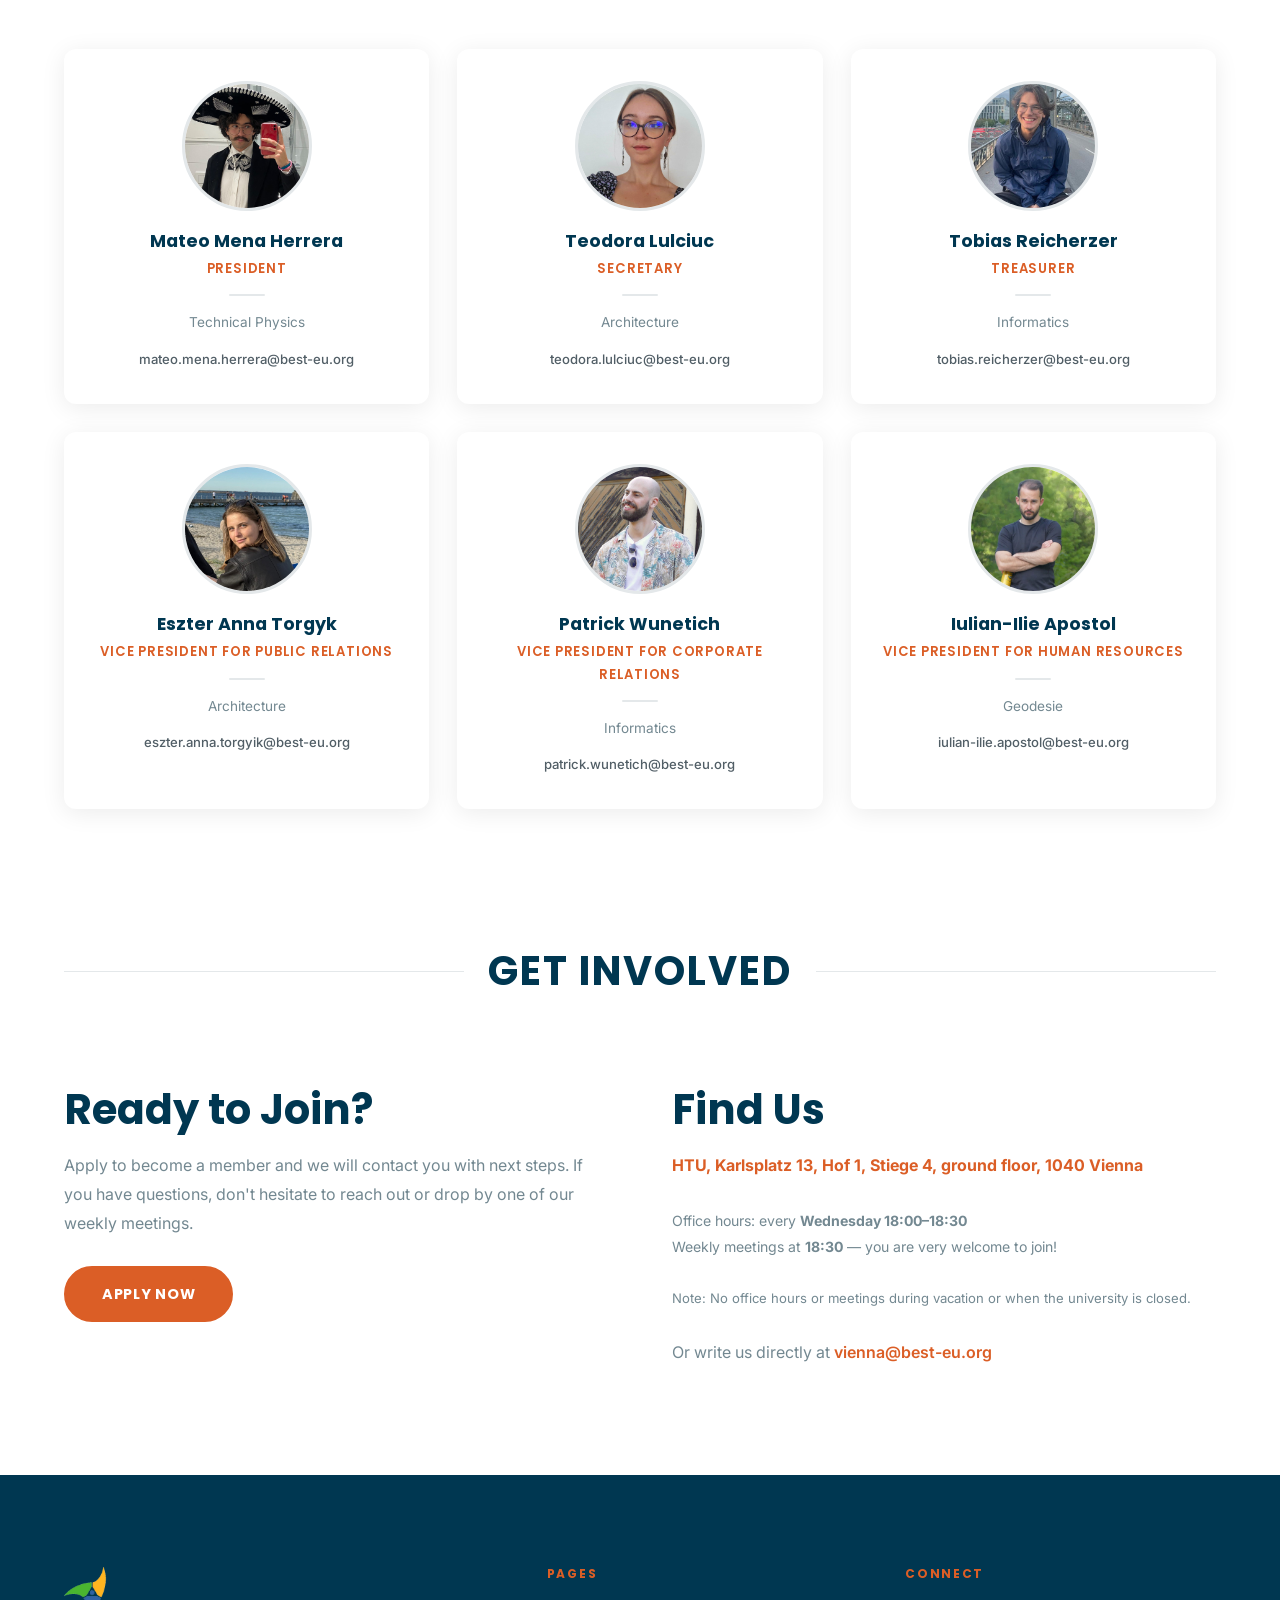
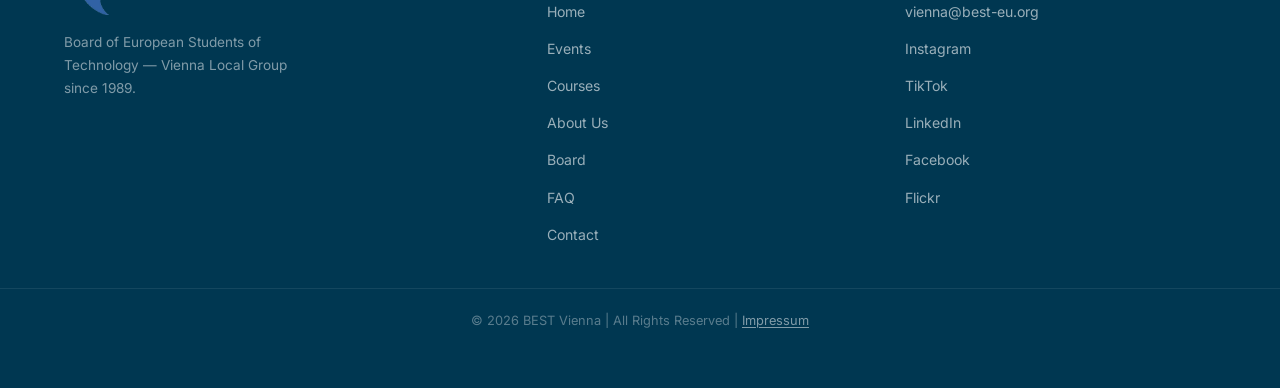
==== commit 559b6c7b: "Restore bubble stats on home page and sync numbers across site - Restore bubble layout (BEST in NUMB" ====
--- a/about.html
+++ b/about.html
@@ -79,7 +79,7 @@
                 <div class="about-stat-label">Volunteers</div>
               </div>
               <div class="about-stat">
-                <div class="about-stat-num">~20</div>
+                <div class="about-stat-num">~40</div>
                 <div class="about-stat-label">Members in Vienna</div>
               </div>
             </div>
--- a/assets/css/styles.css
+++ b/assets/css/styles.css
@@ -1089,41 +1089,144 @@
   white-space: nowrap;
 }
 
-/* ---------- BEST in NUMBERS (stats bar) ---------- */
-.stats-bar {
+/* ---------- BEST in NUMBERS (bubble layout) ---------- */
+.numbers-section {
+  background: var(--off-white);
+  padding: 64px 0;
+  overflow: hidden;
+}
+
+.numbers-inner {
+  display: flex;
+  justify-content: center;
+}
+
+/* Fixed canvas for organic, asymmetric layout matching mockup */
+.bubble-wrap {
+  position: relative;
+  width: 760px;
+  height: 380px;
+  max-width: 100%;
+}
+
+/* Tiny decorative dots — foreground (z-index 5) */
+.bubble-dot {
+  border-radius: 50%;
+  background: var(--gray-light);
+  position: absolute;
+  pointer-events: none;
+  z-index: 5;
+}
+.dot-xs { width: 12px; height: 12px; }
+.dot-sm { width: 24px; height: 24px; }
+.dot-md { width: 42px; height: 42px; }
+.dot-lg { width: 58px; height: 58px; }
+
+/* All bubbles share base styles */
+.bubble {
+  border-radius: 50%;
+  display: flex;
+  flex-direction: column;
+  align-items: center;
+  justify-content: center;
+  text-align: center;
+  position: absolute;
+}
+
+/* Background title bubble (z-index 1, behind everything) */
+.bubble-center {
+  width: 300px;
+  height: 300px;
   background: var(--navy);
-  padding: 64px 0;
-}
-
-.stats-bar-inner {
-  display: flex;
-  justify-content: space-around;
-  align-items: center;
-  gap: 24px;
-  flex-wrap: wrap;
-}
-
-.stats-bar-item {
-  text-align: center;
-  padding: 16px 24px;
-}
-
-.stats-bar-item .stat-number {
-  font-family: 'Poppins', sans-serif;
-  font-size: clamp(2.4rem, 4.5vw, 3.4rem);
+  left: 230px;
+  top: 40px;
+  z-index: 1;
+  box-shadow: none;
+}
+.bubble-center-title {
+  font-family: 'Poppins', sans-serif;
+  font-size: 1.4rem;
+  font-weight: 600;
+  color: rgba(255,255,255,0.65);
+}
+.bubble-center-bold {
+  font-family: 'Poppins', sans-serif;
+  font-size: 1.9rem;
+  font-weight: 800;
+  color: var(--white);
+  letter-spacing: 0.04em;
+}
+
+/* Stat bubbles (z-index 3, on top of background bubble) */
+.bubble-stat {
+  background: var(--white);
+  border: 2px solid var(--gray-light);
+  box-shadow: var(--card-shadow);
+  z-index: 3;
+  transition: transform var(--transition), border-color var(--transition), box-shadow var(--transition);
+}
+.bubble-stat:hover {
+  transform: scale(1.07);
+  border-color: var(--orange);
+  box-shadow: 0 10px 36px rgba(219,94,38,0.2);
+  z-index: 4;
+}
+
+/* 84 Local BEST Groups — large, lower-left, slight overlap with center */
+.bubble-a {
+  width: 200px;
+  height: 200px;
+  left: 65px;
+  top: 155px;
+}
+/* 30 Countries — smaller, upper-left, overlapping a and center */
+.bubble-b {
+  width: 130px;
+  height: 130px;
+  left: 130px;
+  top: 18px;
+}
+/* 4000 Volunteers — medium, right side, overlapping center */
+.bubble-c {
+  width: 170px;
+  height: 170px;
+  left: 458px;
+  top: 75px;
+}
+
+.bubble-number {
+  font-family: 'Poppins', sans-serif;
+  font-size: 1.9rem;
   font-weight: 800;
   color: var(--orange);
   line-height: 1;
-  margin-bottom: 8px;
-}
-
-.stats-bar-item .stat-label {
-  font-family: 'Poppins', sans-serif;
-  font-size: 0.82rem;
-  font-weight: 500;
-  letter-spacing: 0.1em;
+}
+.bubble-b .bubble-number { font-size: 1.4rem; }
+
+.bubble-label {
+  font-size: 0.7rem;
+  font-weight: 600;
   text-transform: uppercase;
-  color: rgba(255,255,255,0.6);
+  letter-spacing: 0.05em;
+  color: var(--gray);
+  margin-top: 5px;
+  line-height: 1.3;
+}
+
+/* Pulse ring on large stat bubbles */
+.bubble-pulse::after {
+  content: '';
+  position: absolute;
+  inset: -10px;
+  border-radius: 50%;
+  border: 2px solid rgba(219,94,38,0.2);
+  animation: pulse-ring 2.6s ease-out infinite;
+  pointer-events: none;
+}
+@keyframes pulse-ring {
+  0%   { transform: scale(0.9);  opacity: 0.8; }
+  70%  { transform: scale(1.14); opacity: 0;   }
+  100% { transform: scale(1.14); opacity: 0;   }
 }
 
 /* Pillar cards as links */
@@ -1455,6 +1558,21 @@
     grid-template-columns: 1fr;
   }
 
+  /* Bubble wrap: percentage-based so it never exceeds viewport */
+  .bubble-wrap {
+    width: 100%;
+    max-width: 100%;
+    height: 260px;
+  }
+  .bubble-center { width: 170px; height: 170px; left: calc(50% - 85px); top: 25px; }
+  .bubble-center-title { font-size: 0.95rem; }
+  .bubble-center-bold  { font-size: 1.25rem; }
+  .bubble-a { width: 125px; height: 125px; left: 5%; top: 95px; }
+  .bubble-b { width: 90px;  height: 90px;  left: calc(50% - 120px); top: 8px; }
+  .bubble-c { width: 110px; height: 110px; right: 5%; left: auto; top: 55px; }
+  .bubble-number { font-size: 1.2rem; }
+  .bubble-b .bubble-number { font-size: 0.95rem; }
+
   .footer-cols {
     grid-template-columns: 1fr;
     gap: 28px;
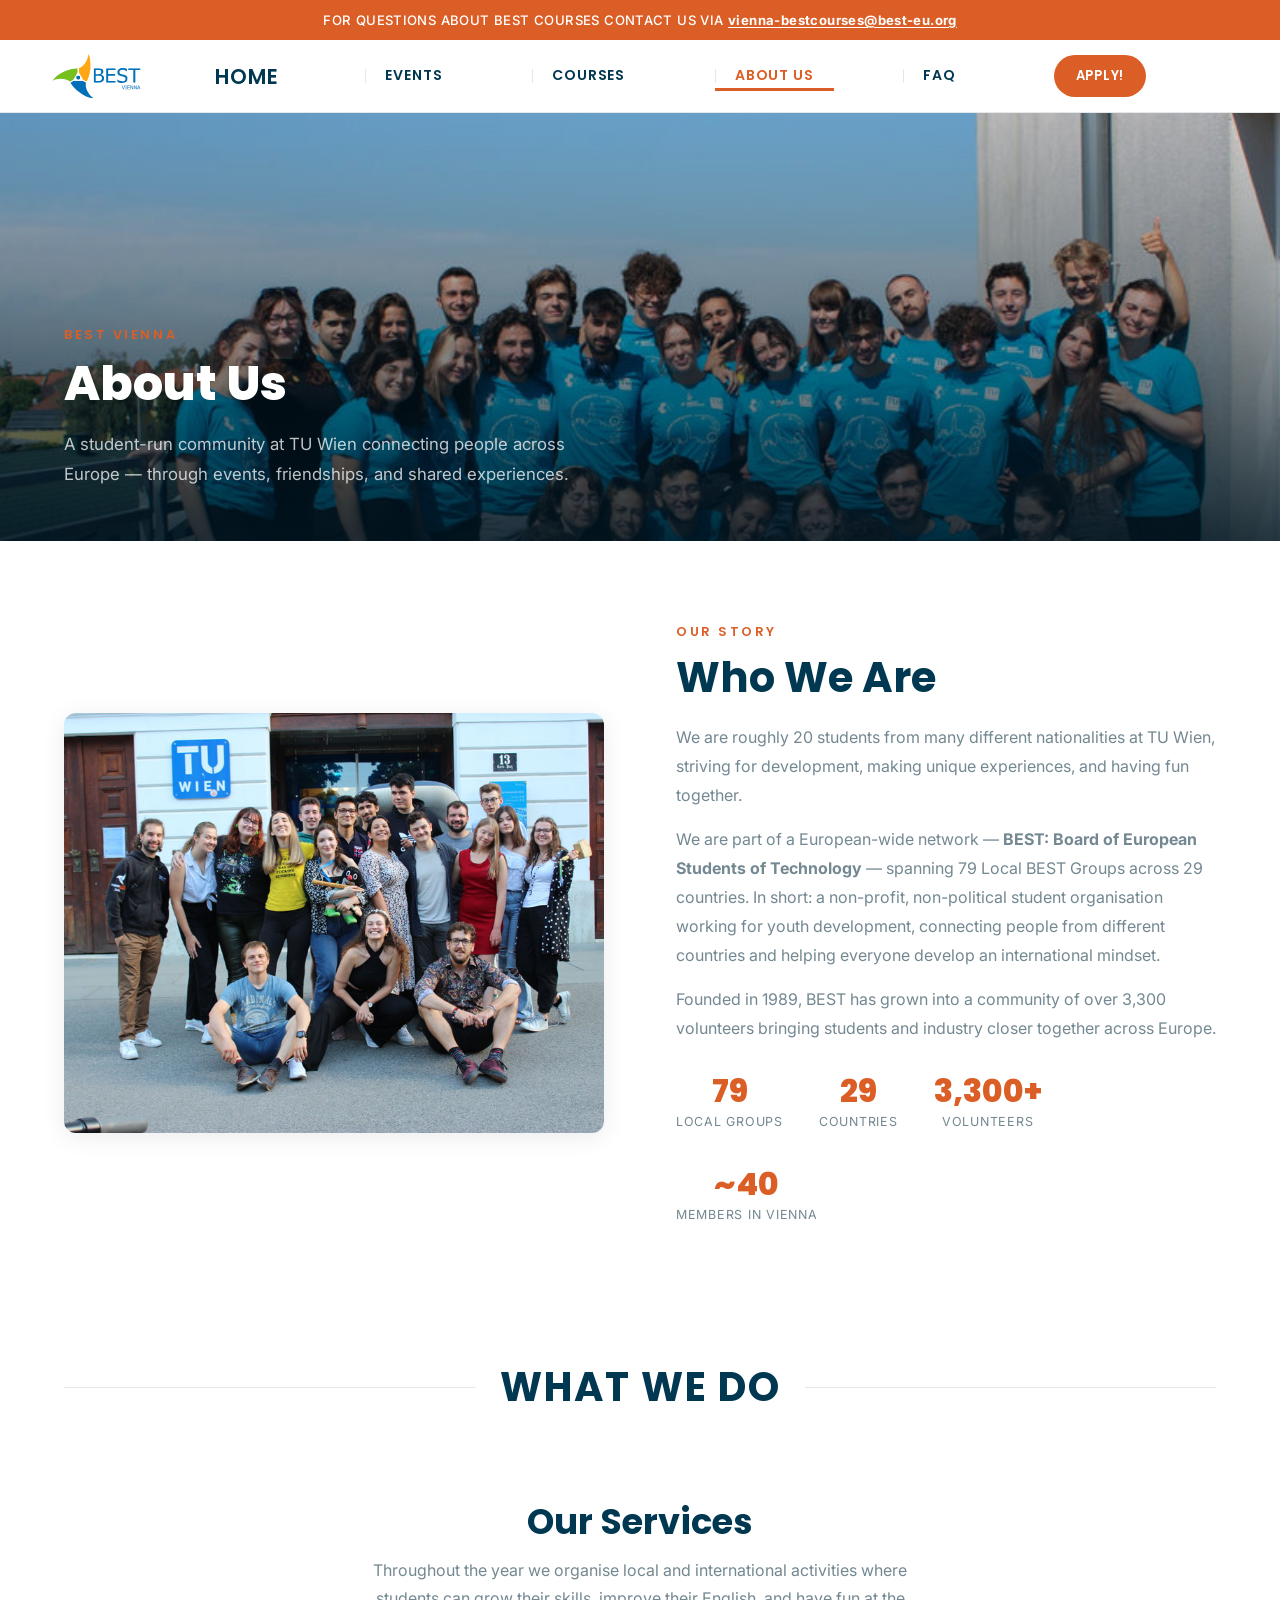
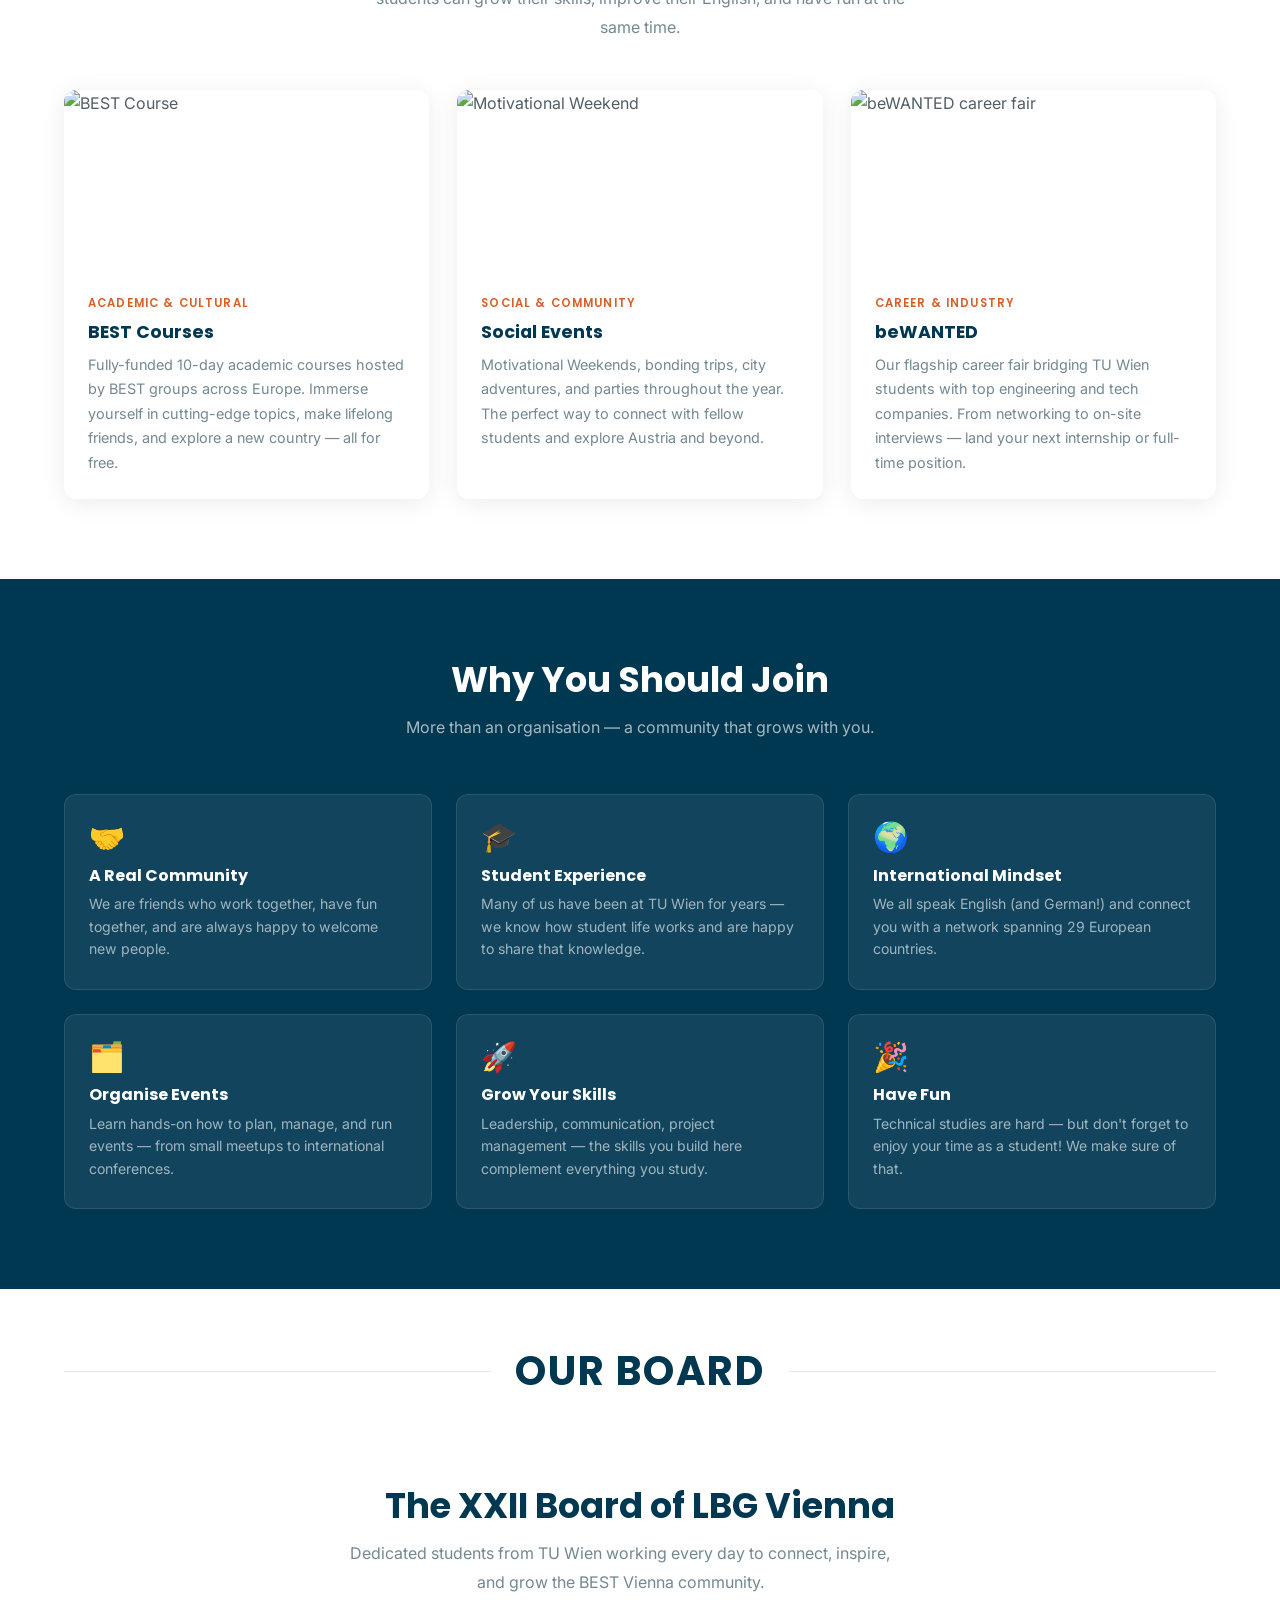
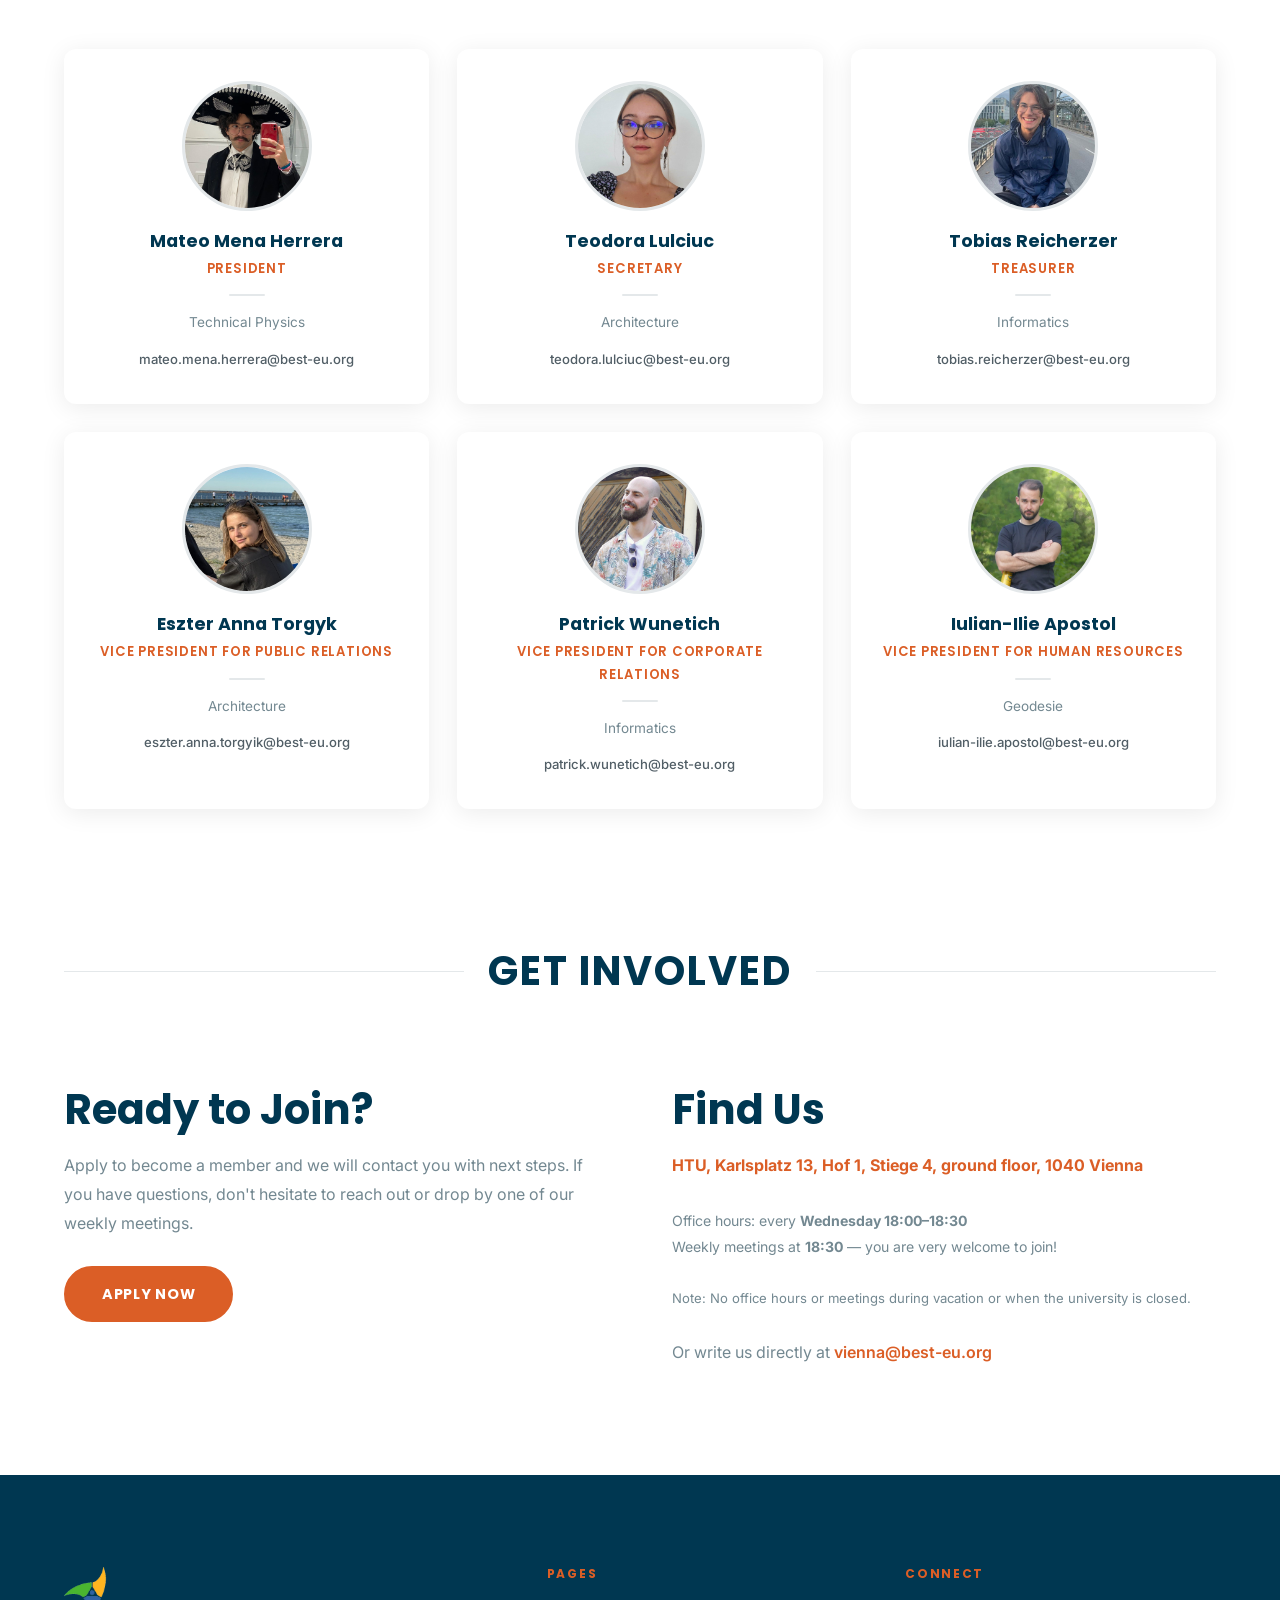
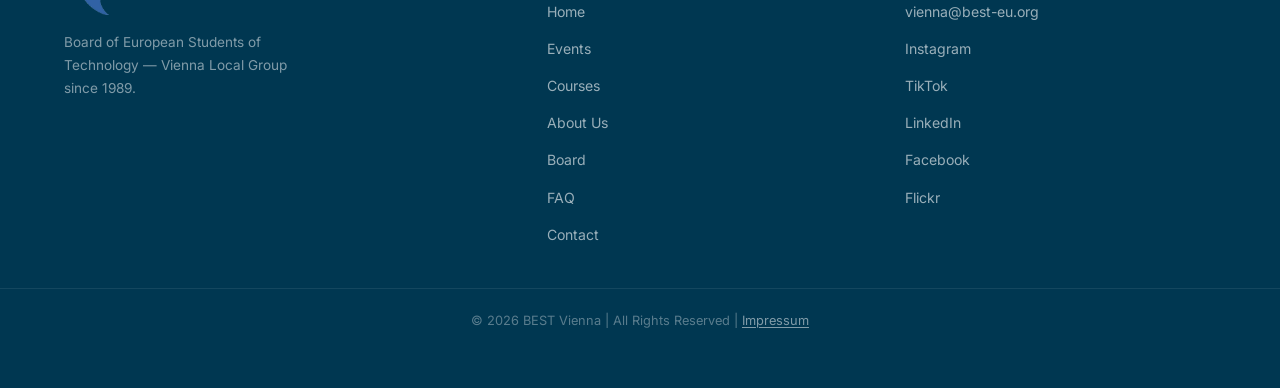
==== commit 31b0bcc0: "Revert config.js to correct numbers; drive about page from config - Revert config.js: 84→79 LBGs, 30" ====
--- a/about.html
+++ b/about.html
@@ -56,30 +56,30 @@
             </p>
             <p>
               We are part of a European-wide network — <strong>BEST: Board of European Students of
-              Technology</strong> — spanning 84 Local BEST Groups across 30 countries. In short: a
+              Technology</strong> — spanning <span id="about-stat-groups-text">79</span> Local BEST Groups across <span id="about-stat-countries-text">29</span> countries. In short: a
               non-profit, non-political student organisation working for youth development, connecting
               people from different countries and helping everyone develop an international mindset.
             </p>
             <p>
-              Founded in 1989, BEST has grown into a community of over 4 000 volunteers bringing
+              Founded in 1989, BEST has grown into a community of over <span id="about-stat-volunteers-text">3 300</span> volunteers bringing
               students and industry closer together across Europe.
             </p>
 
             <div class="about-stat-row">
               <div class="about-stat">
-                <div class="about-stat-num">84</div>
+                <div class="about-stat-num" id="about-stat-groups">79</div>
                 <div class="about-stat-label">Local Groups</div>
               </div>
               <div class="about-stat">
-                <div class="about-stat-num">30</div>
+                <div class="about-stat-num" id="about-stat-countries">29</div>
                 <div class="about-stat-label">Countries</div>
               </div>
               <div class="about-stat">
-                <div class="about-stat-num">4 000+</div>
+                <div class="about-stat-num" id="about-stat-vol">3 300+</div>
                 <div class="about-stat-label">Volunteers</div>
               </div>
               <div class="about-stat">
-                <div class="about-stat-num">~40</div>
+                <div class="about-stat-num" id="about-stat-members">~40</div>
                 <div class="about-stat-label">Members in Vienna</div>
               </div>
             </div>
@@ -175,7 +175,7 @@
           <div class="benefit-card fade-up delay-3">
             <div class="benefit-icon">🌍</div>
             <h4>International Mindset</h4>
-            <p>We all speak English (and German!) and connect you with a network spanning 30 European countries.</p>
+            <p>We all speak English (and German!) and connect you with a network spanning <span id="about-benefit-countries">29</span> European countries.</p>
           </div>
 
           <div class="benefit-card fade-up delay-1">
@@ -293,6 +293,16 @@
         '</div>',
       ].join('\n');
     }).join('\n');
+
+    // Inject BEST_STATS into about page
+    document.getElementById('about-stat-groups').textContent    = BEST_STATS.localGroups;
+    document.getElementById('about-stat-countries').textContent = BEST_STATS.countries;
+    document.getElementById('about-stat-vol').textContent       = BEST_STATS.volunteers.toLocaleString() + '+';
+    document.getElementById('about-stat-members').textContent   = '~' + BEST_STATS.activeMembers;
+    document.getElementById('about-stat-groups-text').textContent    = BEST_STATS.localGroups;
+    document.getElementById('about-stat-countries-text').textContent = BEST_STATS.countries;
+    document.getElementById('about-stat-volunteers-text').textContent = BEST_STATS.volunteers.toLocaleString();
+    document.getElementById('about-benefit-countries').textContent   = BEST_STATS.countries;
   </script>
   <script src="assets/js/main.js"></script>
 </body>
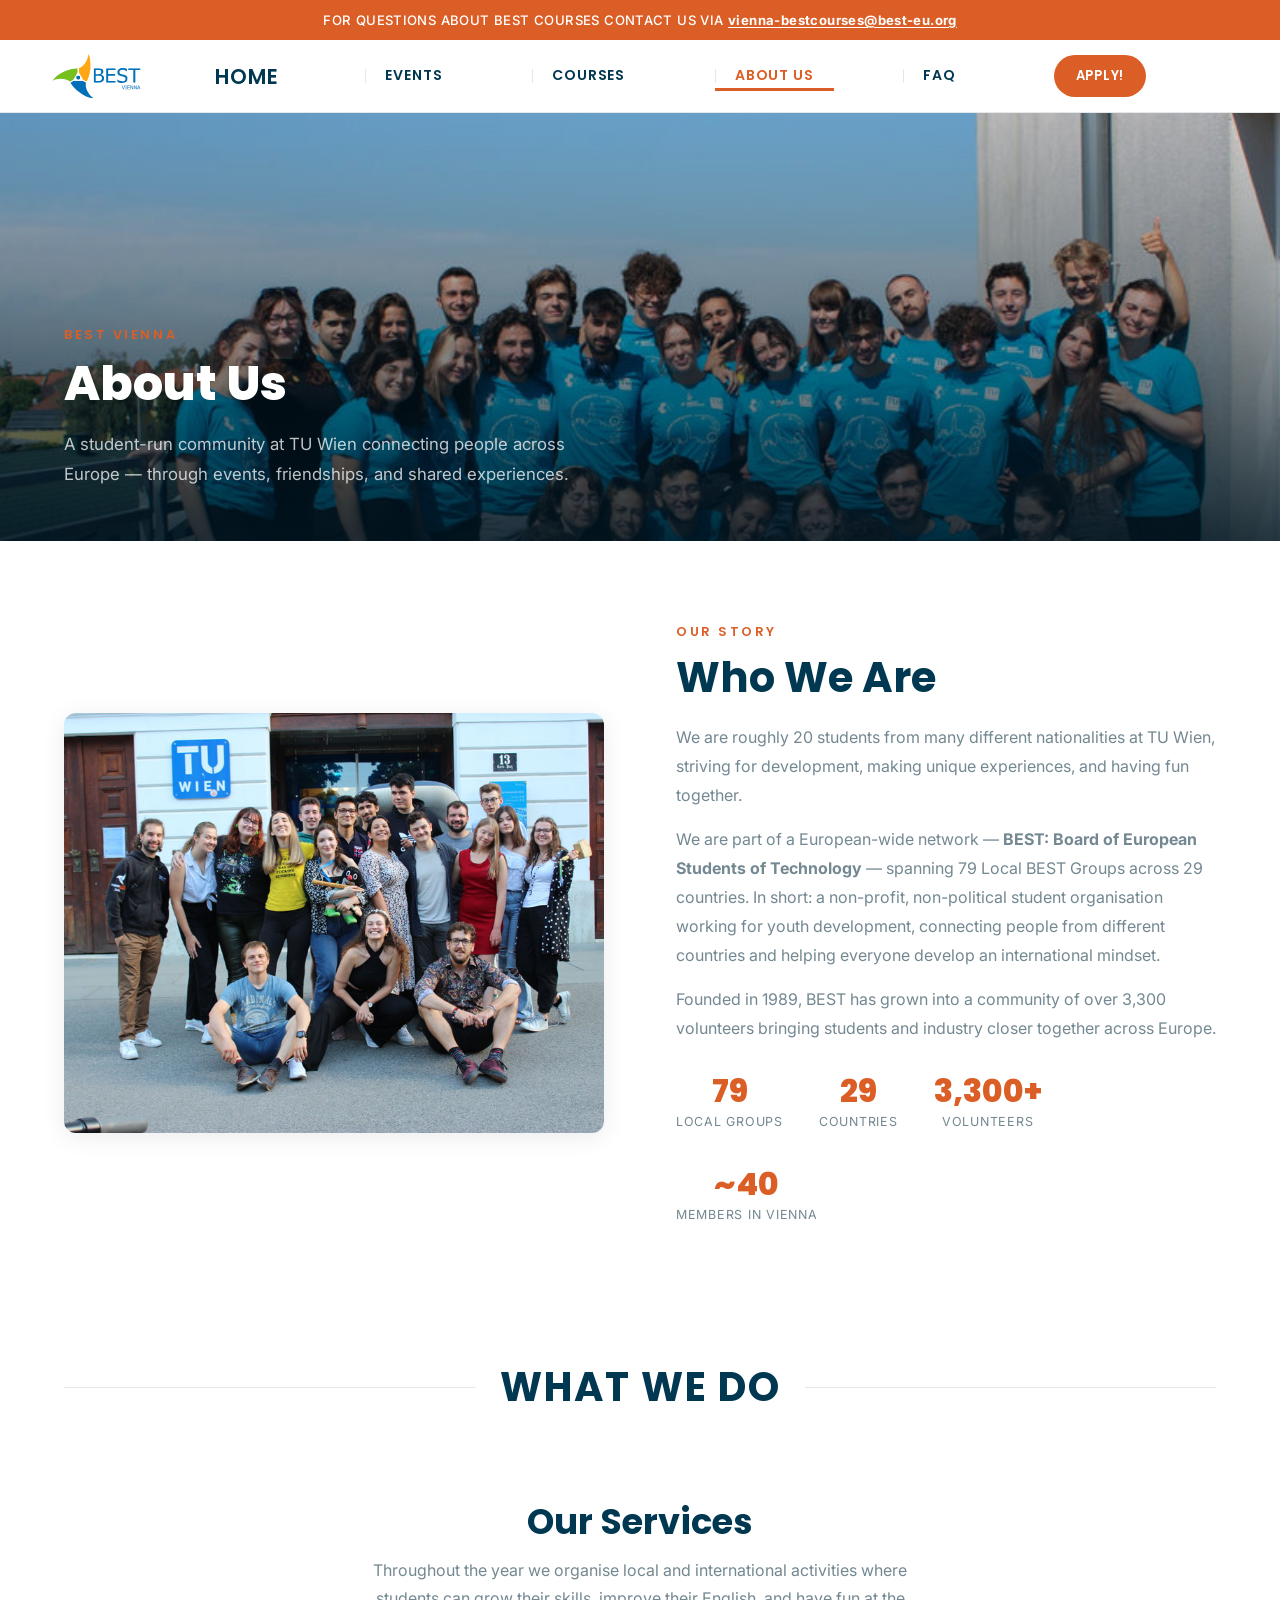
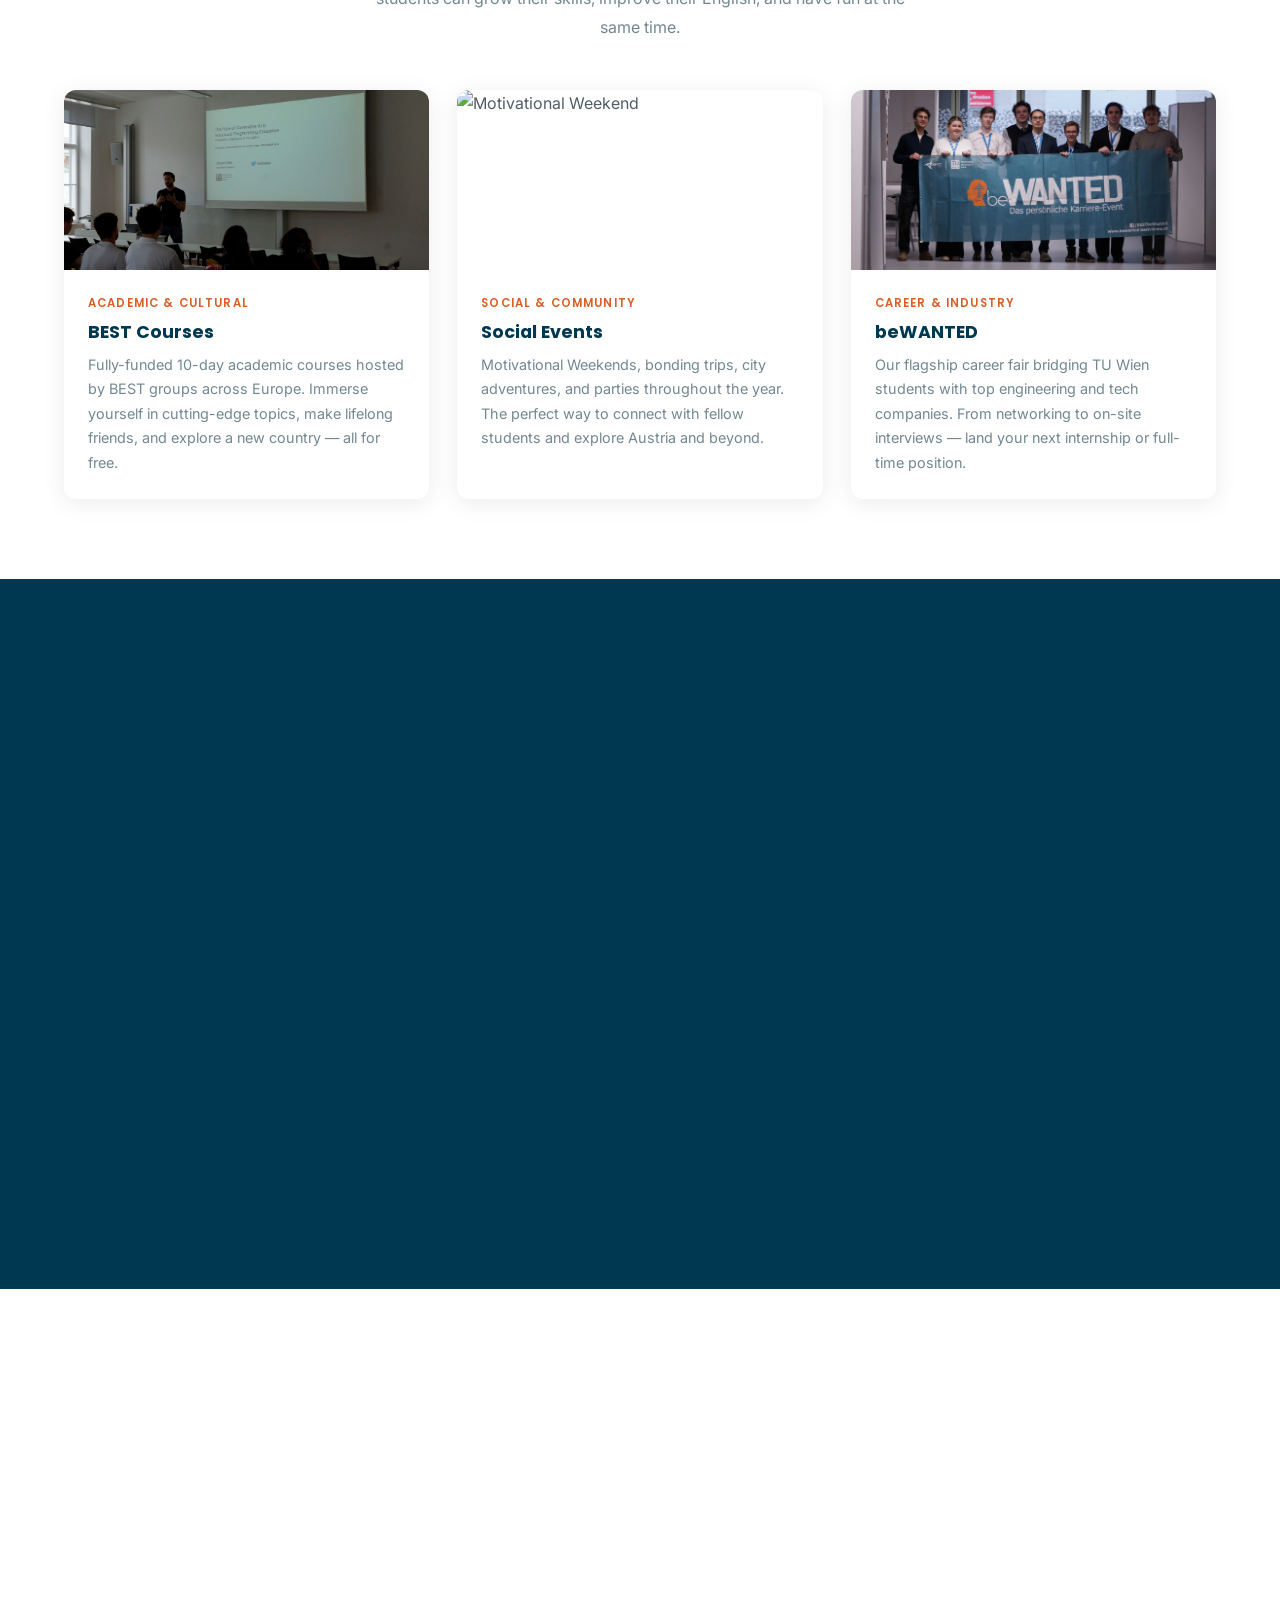
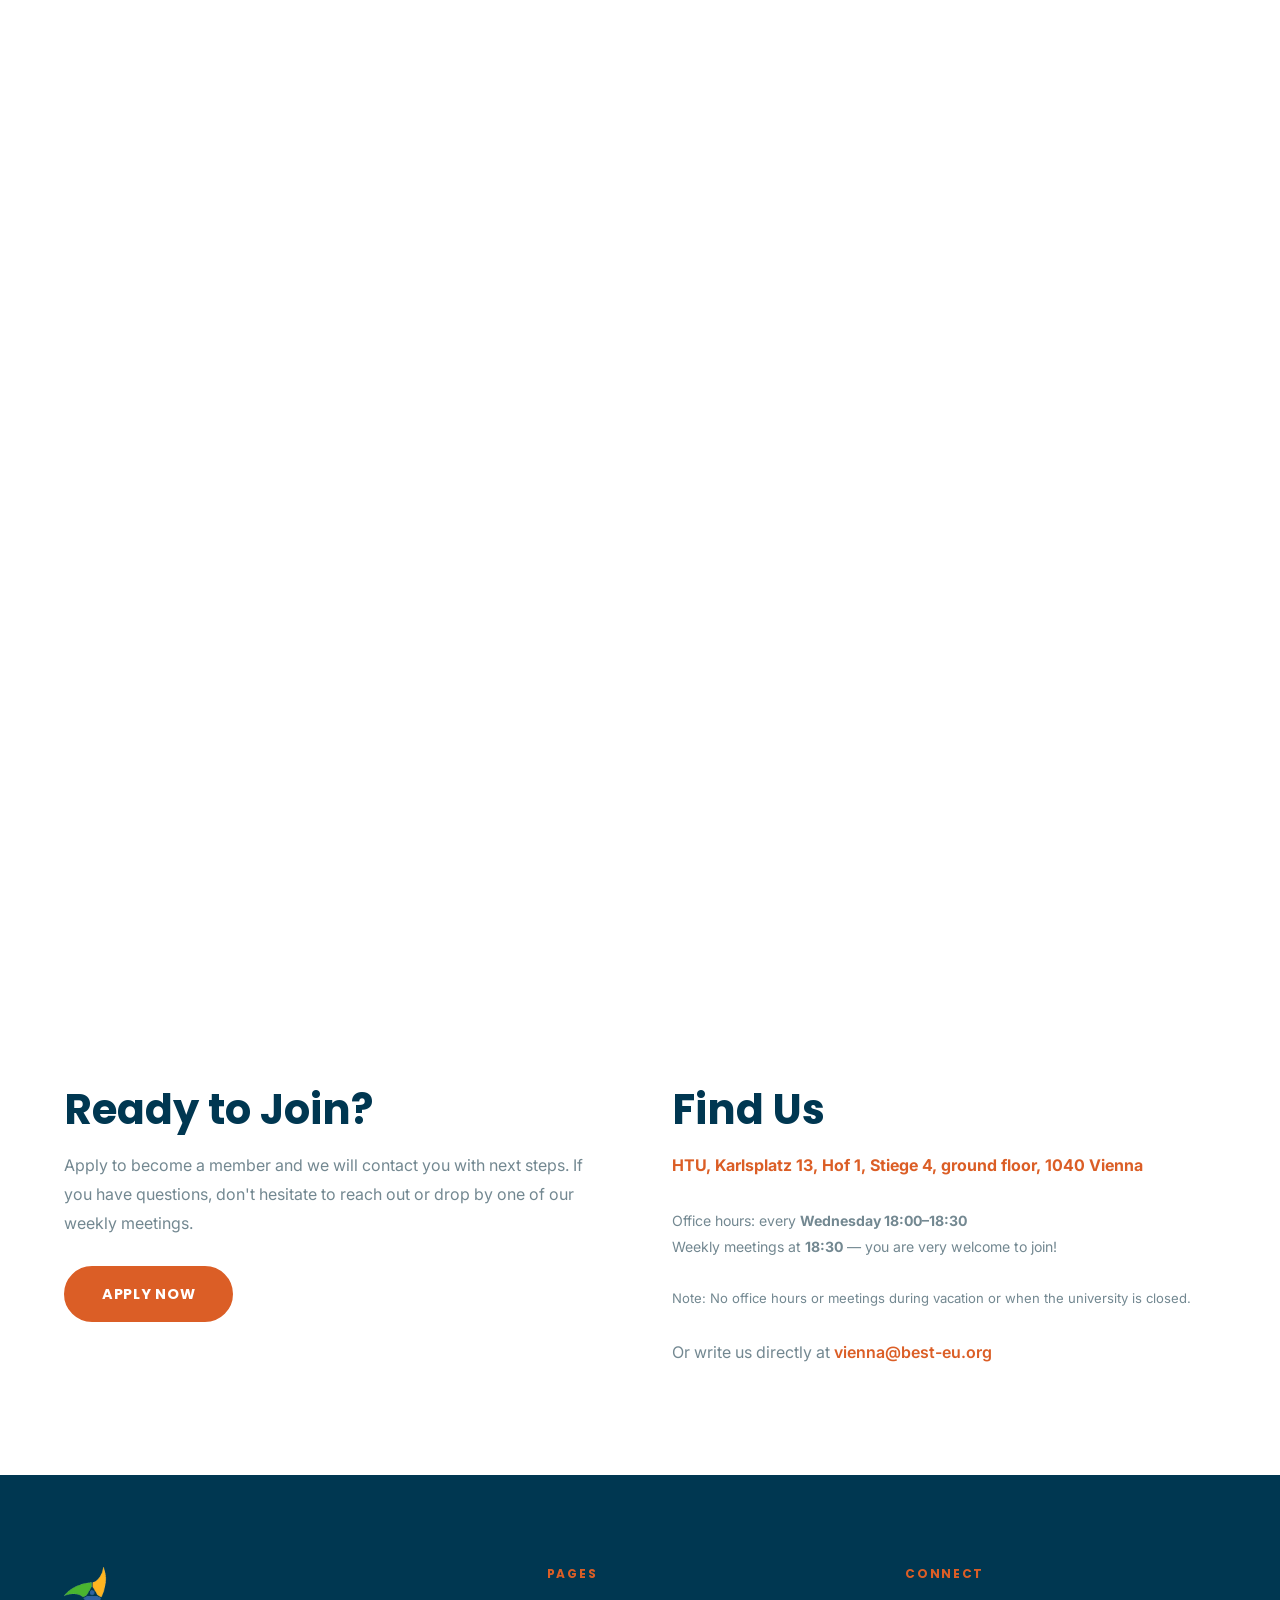
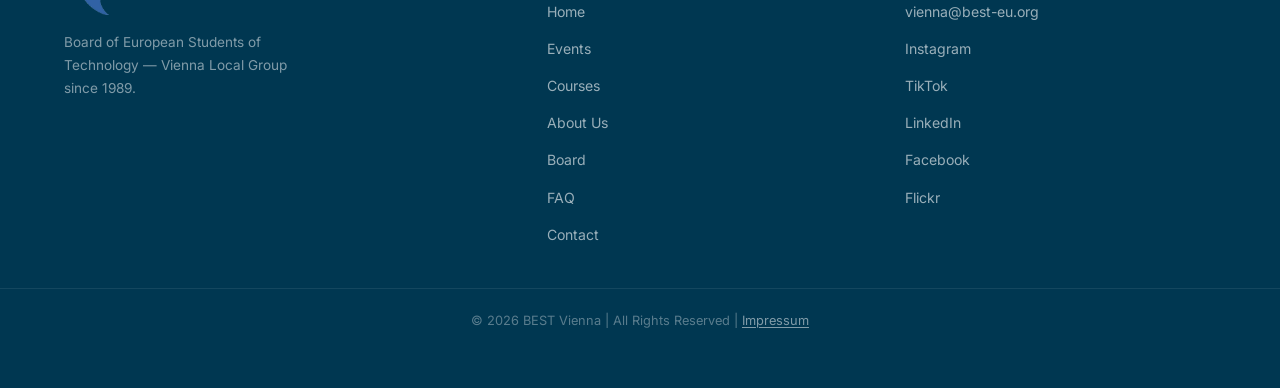
==== commit 0f8c11e0: "fix links" ====
--- a/about.html
+++ b/about.html
@@ -107,7 +107,7 @@
         <div class="service-cards">
 
           <div class="service-card fade-up delay-1">
-            <img src="assets/images/events/BEST_Course.JPG" alt="BEST Course" class="service-card-img" />
+            <img src="assets/images/events/BEST_Course.jpg" alt="BEST Course" class="service-card-img" />
             <div class="service-card-body">
               <div class="service-card-tag">Academic &amp; Cultural</div>
               <h3>BEST Courses</h3>
@@ -132,7 +132,7 @@
           </div>
 
           <div class="service-card fade-up delay-3">
-            <img src="assets/images/events/beWANTED.JPG" alt="beWANTED career fair" class="service-card-img" />
+            <img src="assets/images/events/beWANTED.jpg" alt="beWANTED career fair" class="service-card-img" />
             <div class="service-card-body">
               <div class="service-card-tag">Career &amp; Industry</div>
               <h3>beWANTED</h3>
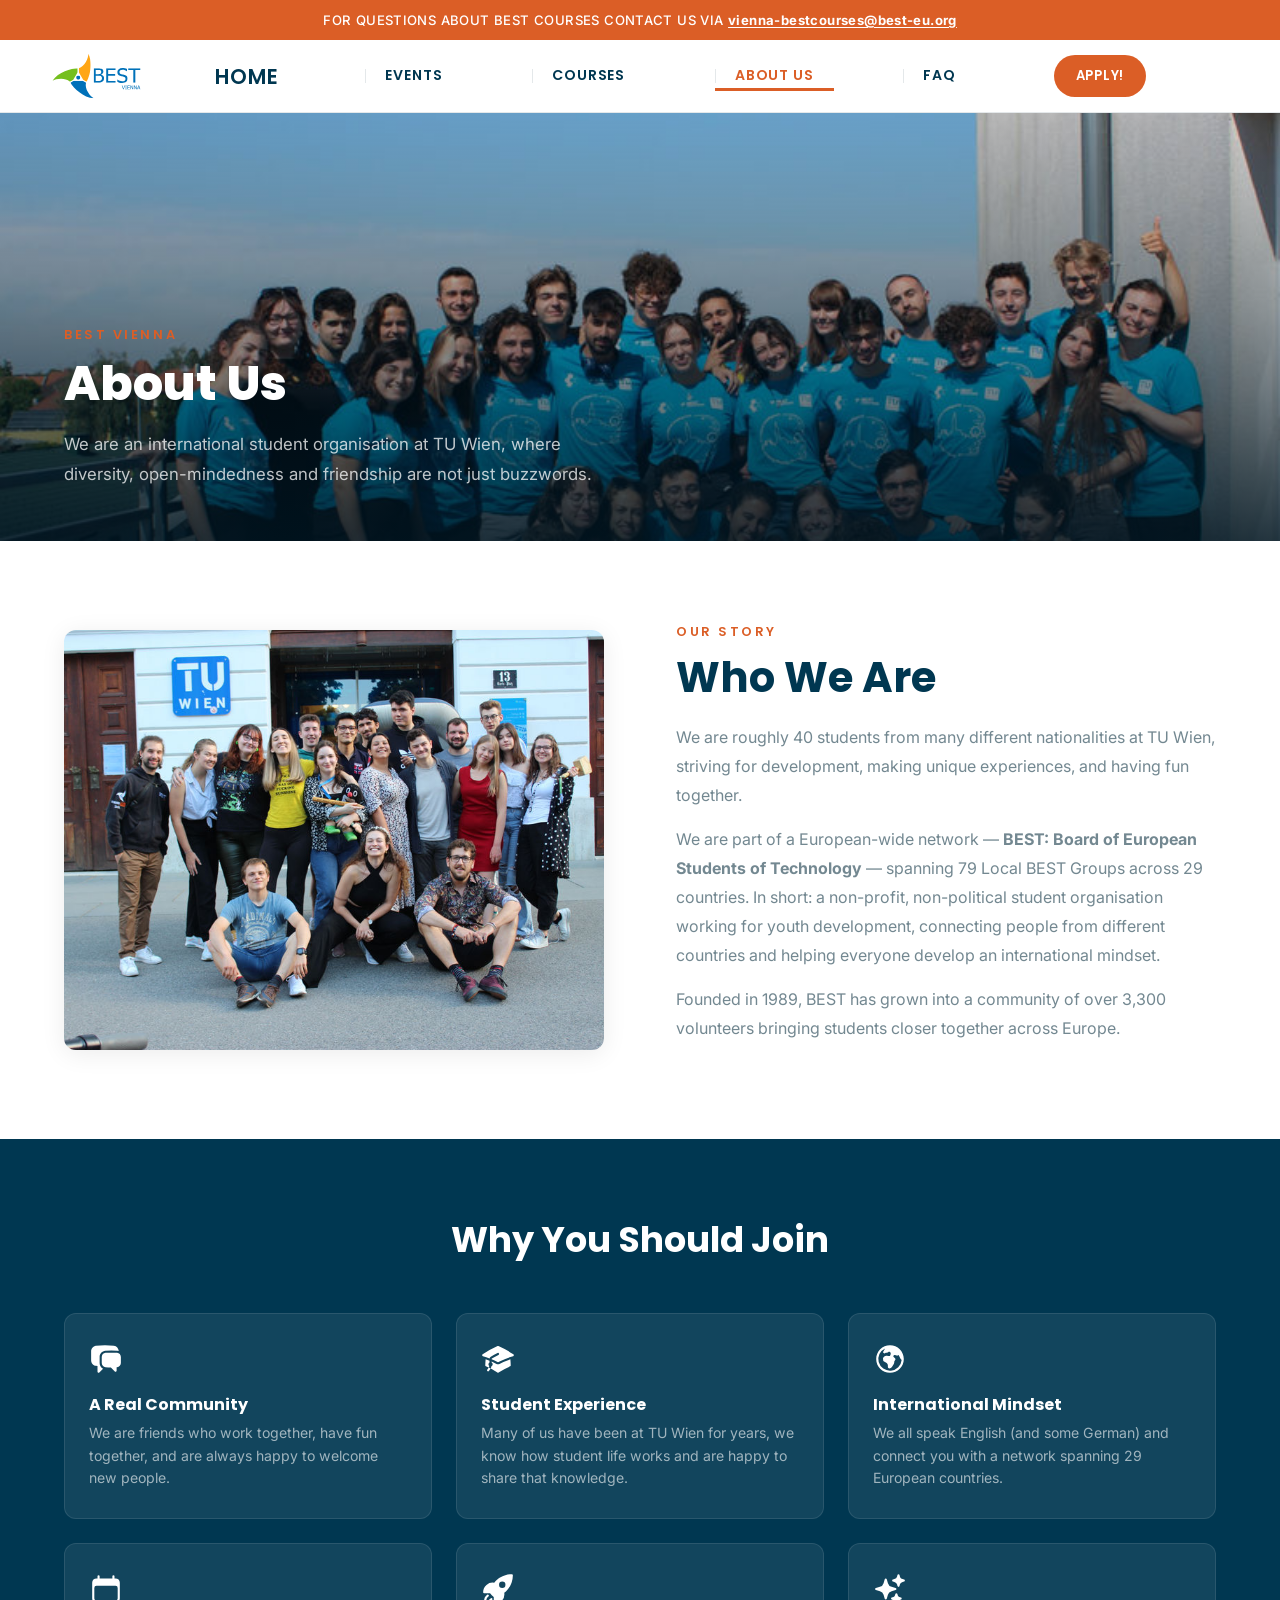
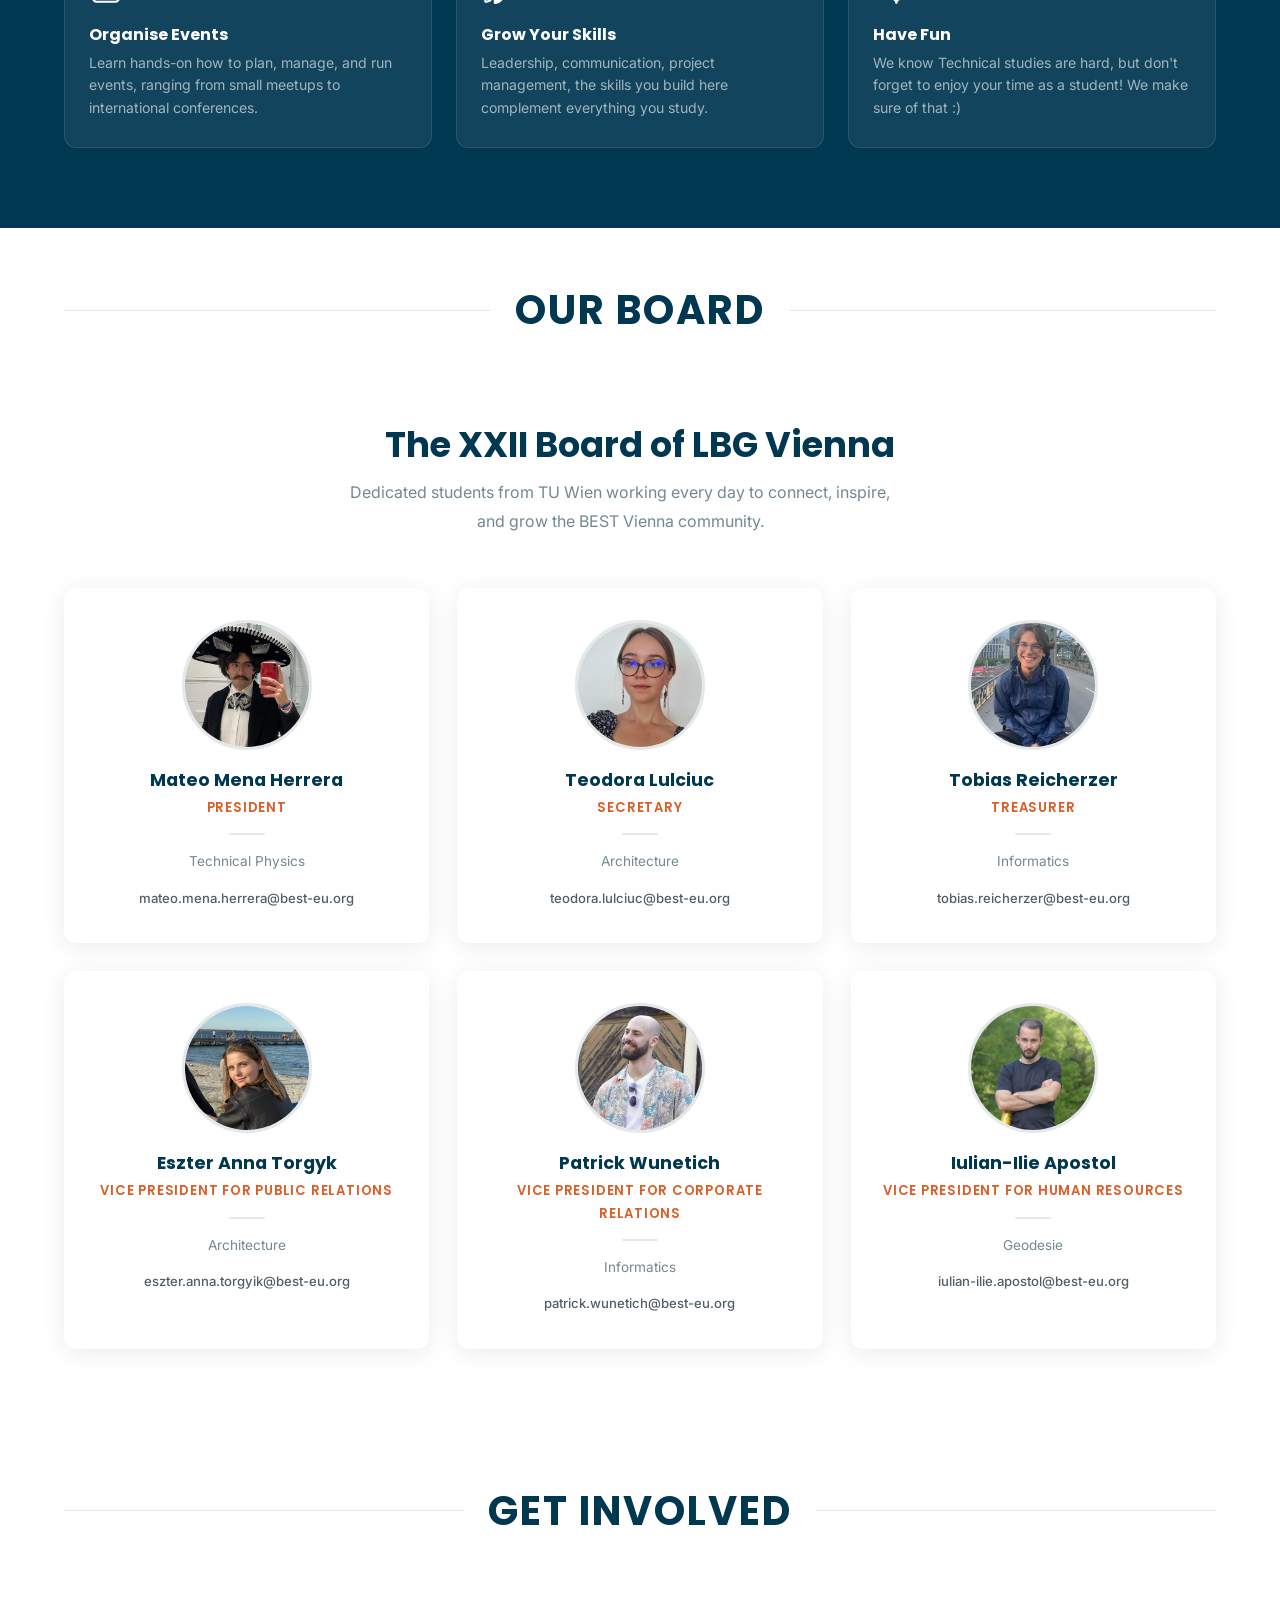
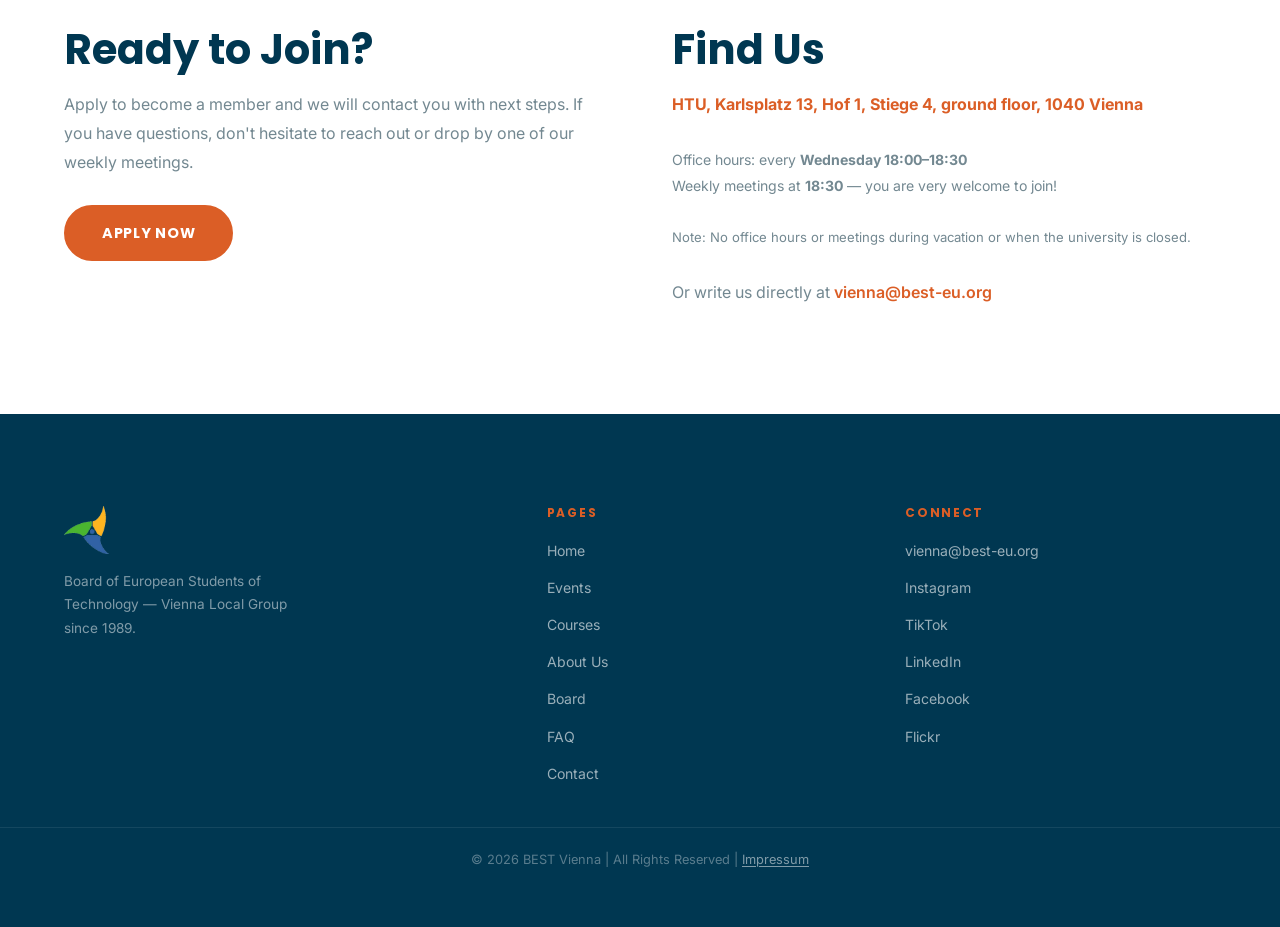
==== commit 634d1a62: "update styling and texts" ====
--- a/about.html
+++ b/about.html
@@ -1,309 +1,236 @@
 <!DOCTYPE html>
 <html lang="en">
 <head>
-  <meta charset="UTF-8" />
-  <meta name="viewport" content="width=device-width, initial-scale=1.0" />
-  <title>About Us — BEST Vienna</title>
-  <meta name="description" content="Learn about BEST Vienna — who we are, what we do, and why you should join our community of students at TU Wien." />
-
-  <link rel="preconnect" href="https://fonts.googleapis.com" />
-  <link rel="preconnect" href="https://fonts.gstatic.com" crossorigin />
-  <link href="https://fonts.googleapis.com/css2?family=Inter:wght@400;500;600&family=Poppins:wght@600;700;800&display=swap" rel="stylesheet" />
-
-  <link rel="stylesheet" href="assets/css/styles.css?v=2" />
-  <link rel="icon" href="assets/images/logos/best_logomark.png" type="image/png" />
+    <meta charset="UTF-8"/>
+    <meta name="viewport" content="width=device-width, initial-scale=1.0"/>
+    <title>About Us — BEST Vienna</title>
+    <meta name="description"
+          content="Learn about BEST Vienna — who we are, what we do, and why you should join our community of students at TU Wien."/>
+
+    <link rel="preconnect" href="https://fonts.googleapis.com"/>
+    <link rel="preconnect" href="https://fonts.gstatic.com" crossorigin/>
+    <link href="https://fonts.googleapis.com/css2?family=Inter:wght@400;500;600&family=Poppins:wght@600;700;800&display=swap"
+          rel="stylesheet"/>
+
+    <link rel="stylesheet" href="assets/css/styles.css"/>
+    <link rel="icon" href="assets/images/logos/best_logomark.png" type="image/png"/>
 </head>
 <body>
 
-  <!-- ===== Announcement Bar ===== -->
-  <div class="announcement-bar">
+<!-- ===== Announcement Bar ===== -->
+<div class="announcement-bar">
     FOR QUESTIONS ABOUT BEST COURSES CONTACT US VIA
     <a href="mailto:vienna-bestcourses@best-eu.org">vienna-bestcourses@best-eu.org</a>
-  </div>
-
-  <!-- ===== Navbar ===== -->
-  <div id="navbar-placeholder"></div>
-  <script src="assets/js/navbar.js"></script>
-
-  <main>
+</div>
+
+<!-- ===== Navbar ===== -->
+<div id="navbar-placeholder"></div>
+<script src="assets/js/navbar.js"></script>
+
+<main>
 
     <!-- ===== Hero ===== -->
     <section class="about-hero">
-      <img src="assets/images/sc22_group_lg.jpg" alt="BEST Vienna members" class="about-hero-img" />
-      <div class="about-hero-overlay" aria-hidden="true"></div>
-      <div class="container about-hero-content">
-        <span class="board-hero-label">BEST Vienna</span>
-        <h1>About Us</h1>
-        <p>A student-run community at TU Wien connecting people across Europe — through events, friendships, and shared experiences.</p>
-      </div>
+        <img src="assets/images/sc22_group_lg.jpg" alt="BEST Vienna members" class="about-hero-img"/>
+        <div class="about-hero-overlay" aria-hidden="true"></div>
+        <div class="container about-hero-content">
+            <span class="board-hero-label">BEST Vienna</span>
+            <h1>About Us</h1>
+            <p> We are an international student organisation at TU Wien, where diversity, open-mindedness and friendship
+                are not just buzzwords.</p>
+        </div>
     </section>
 
     <!-- ===== Who We Are ===== -->
     <section class="section-pad">
-      <div class="container">
-        <div class="about-split">
-
-          <div class="about-split-img fade-up">
-            <img src="assets/images/lga22_group_lg.jpg" alt="BEST Vienna members at an event" />
-          </div>
-
-          <div class="about-split-text fade-up delay-2">
-            <span class="board-hero-label">Our Story</span>
-            <h2>Who We Are</h2>
-            <p>
-              We are roughly 20 students from many different nationalities at TU Wien, striving for
-              development, making unique experiences, and having fun together.
-            </p>
-            <p>
-              We are part of a European-wide network — <strong>BEST: Board of European Students of
-              Technology</strong> — spanning <span id="about-stat-groups-text">79</span> Local BEST Groups across <span id="about-stat-countries-text">29</span> countries. In short: a
-              non-profit, non-political student organisation working for youth development, connecting
-              people from different countries and helping everyone develop an international mindset.
-            </p>
-            <p>
-              Founded in 1989, BEST has grown into a community of over <span id="about-stat-volunteers-text">3 300</span> volunteers bringing
-              students and industry closer together across Europe.
-            </p>
-
-            <div class="about-stat-row">
-              <div class="about-stat">
-                <div class="about-stat-num" id="about-stat-groups">79</div>
-                <div class="about-stat-label">Local Groups</div>
-              </div>
-              <div class="about-stat">
-                <div class="about-stat-num" id="about-stat-countries">29</div>
-                <div class="about-stat-label">Countries</div>
-              </div>
-              <div class="about-stat">
-                <div class="about-stat-num" id="about-stat-vol">3 300+</div>
-                <div class="about-stat-label">Volunteers</div>
-              </div>
-              <div class="about-stat">
-                <div class="about-stat-num" id="about-stat-members">~40</div>
-                <div class="about-stat-label">Members in Vienna</div>
-              </div>
-            </div>
-          </div>
-
-        </div>
-      </div>
-    </section>
-
-    <!-- ===== What We Do ===== -->
-    <div class="section-divider container fade-up">
-      <span>WHAT WE DO</span>
-    </div>
-
-    <section class="section-pad">
-      <div class="container">
-        <div class="text-center fade-up">
-          <h2 class="section-title">Our Services</h2>
-          <p class="section-subtitle" style="margin: 0 auto;">
-            Throughout the year we organise local and international activities where students
-            can grow their skills, improve their English, and have fun at the same time.
-          </p>
-        </div>
-
-        <div class="service-cards">
-
-          <div class="service-card fade-up delay-1">
-            <img src="assets/images/events/BEST_Course.jpg" alt="BEST Course" class="service-card-img" />
-            <div class="service-card-body">
-              <div class="service-card-tag">Academic &amp; Cultural</div>
-              <h3>BEST Courses</h3>
-              <p>
-                Fully-funded 10-day academic courses hosted by BEST groups across Europe. Immerse
-                yourself in cutting-edge topics, make lifelong friends, and explore a new country —
-                all for free.
-              </p>
-            </div>
-          </div>
-
-          <div class="service-card fade-up delay-2">
-            <img src="assets/images/events/MotivationalWeekend.jpg" alt="Motivational Weekend" class="service-card-img" />
-            <div class="service-card-body">
-              <div class="service-card-tag">Social &amp; Community</div>
-              <h3>Social Events</h3>
-              <p>
-                Motivational Weekends, bonding trips, city adventures, and parties throughout the
-                year. The perfect way to connect with fellow students and explore Austria and beyond.
-              </p>
-            </div>
-          </div>
-
-          <div class="service-card fade-up delay-3">
-            <img src="assets/images/events/beWANTED.jpg" alt="beWANTED career fair" class="service-card-img" />
-            <div class="service-card-body">
-              <div class="service-card-tag">Career &amp; Industry</div>
-              <h3>beWANTED</h3>
-              <p>
-                Our flagship career fair bridging TU Wien students with top engineering and tech
-                companies. From networking to on-site interviews — land your next internship or
-                full-time position.
-              </p>
-            </div>
-          </div>
-
-        </div>
-      </div>
+        <div class="container">
+            <div class="about-split">
+
+                <div class="about-split-img fade-up">
+                    <img src="assets/images/lga22_group_lg.jpg" alt="BEST Vienna members at an event"/>
+                </div>
+
+                <div class="about-split-text fade-up delay-2">
+                    <span class="board-hero-label">Our Story</span>
+                    <h2>Who We Are</h2>
+                    <p>
+                        We are roughly 40 students from many different nationalities at TU Wien, striving for
+                        development, making unique experiences, and having fun together.
+                    </p>
+                    <p>
+                        We are part of a European-wide network — <strong>BEST: Board of European Students of
+                        Technology</strong> — spanning <span data-stat="localGroups">79</span> Local BEST Groups across
+                        <span data-stat="countries">29</span> countries. In short: a
+                        non-profit, non-political student organisation working for youth development, connecting
+                        people from different countries and helping everyone develop an international mindset.
+                    </p>
+                    <p>
+                        Founded in 1989, BEST has grown into a community of over <span data-stat="volunteers"
+                                                                                       data-stat-format="locale">3 300</span>
+                        volunteers bringing
+                        students closer together across Europe.
+                    </p>
+                </div>
+
+            </div>
+        </div>
     </section>
 
     <!-- ===== Why Join ===== -->
     <section class="benefits-section">
-      <div class="container">
-        <div class="benefits-intro fade-up">
-          <h2 class="section-title">Why You Should Join</h2>
-          <p class="section-subtitle" style="margin: 0 auto;">
-            More than an organisation — a community that grows with you.
-          </p>
-        </div>
-
-        <div class="benefits-grid">
-
-          <div class="benefit-card fade-up delay-1">
-            <div class="benefit-icon">🤝</div>
-            <h4>A Real Community</h4>
-            <p>We are friends who work together, have fun together, and are always happy to welcome new people.</p>
-          </div>
-
-          <div class="benefit-card fade-up delay-2">
-            <div class="benefit-icon">🎓</div>
-            <h4>Student Experience</h4>
-            <p>Many of us have been at TU Wien for years — we know how student life works and are happy to share that knowledge.</p>
-          </div>
-
-          <div class="benefit-card fade-up delay-3">
-            <div class="benefit-icon">🌍</div>
-            <h4>International Mindset</h4>
-            <p>We all speak English (and German!) and connect you with a network spanning <span id="about-benefit-countries">29</span> European countries.</p>
-          </div>
-
-          <div class="benefit-card fade-up delay-1">
-            <div class="benefit-icon">🗂️</div>
-            <h4>Organise Events</h4>
-            <p>Learn hands-on how to plan, manage, and run events — from small meetups to international conferences.</p>
-          </div>
-
-          <div class="benefit-card fade-up delay-2">
-            <div class="benefit-icon">🚀</div>
-            <h4>Grow Your Skills</h4>
-            <p>Leadership, communication, project management — the skills you build here complement everything you study.</p>
-          </div>
-
-          <div class="benefit-card fade-up delay-3">
-            <div class="benefit-icon">🎉</div>
-            <h4>Have Fun</h4>
-            <p>Technical studies are hard — but don't forget to enjoy your time as a student! We make sure of that.</p>
-          </div>
-
-        </div>
-      </div>
+        <div class="container">
+            <div class="benefits-intro fade-up">
+                <h2 class="section-title">Why You Should Join</h2>
+            </div>
+
+            <div class="benefits-grid">
+
+                <div class="benefit-card fade-up delay-1">
+                    <div class="benefit-icon"><svg xmlns="http://www.w3.org/2000/svg" viewBox="0 0 24 24" fill="currentColor" aria-hidden="true"><path d="M4.913 2.658c2.075-.27 4.19-.408 6.337-.408 2.147 0 4.262.139 6.337.408 1.922.25 3.291 1.861 3.405 3.727a4.403 4.403 0 0 0-1.032-.211 50.89 50.89 0 0 0-8.42 0c-2.358.196-4.04 2.19-4.04 4.434v4.286a4.47 4.47 0 0 0 2.433 3.984L7.28 21.53A.75.75 0 0 1 6 21v-4.03a48.527 48.527 0 0 1-1.087-.128C2.905 16.58 1.5 14.833 1.5 12.862V6.638c0-1.97 1.405-3.718 3.413-3.979Z" /><path d="M15.75 7.5c-1.376 0-2.739.057-4.086.169C10.124 7.797 9 9.103 9 10.609v4.285c0 1.507 1.128 2.814 2.67 2.94 1.243.102 2.5.157 3.768.165l2.782 2.781a.75.75 0 0 0 1.28-.53v-2.39l.33-.026c1.542-.125 2.67-1.433 2.67-2.94v-4.286c0-1.505-1.125-2.811-2.664-2.94A49.392 49.392 0 0 0 15.75 7.5Z" /></svg></div>
+                    <h4>A Real Community</h4>
+                    <p>We are friends who work together, have fun together, and are always happy to welcome new
+                        people.</p>
+                </div>
+
+                <div class="benefit-card fade-up delay-2">
+                    <div class="benefit-icon"><svg xmlns="http://www.w3.org/2000/svg" viewBox="0 0 24 24" fill="currentColor" aria-hidden="true"><path d="M11.7 2.805a.75.75 0 0 1 .6 0A60.65 60.65 0 0 1 22.83 8.72a.75.75 0 0 1-.231 1.337 49.948 49.948 0 0 0-9.902 3.912l-.003.002c-.114.06-.227.119-.34.18a.75.75 0 0 1-.707 0A50.88 50.88 0 0 0 7.5 12.173v-.224c0-.131.067-.248.172-.311a54.615 54.615 0 0 1 4.653-2.52.75.75 0 0 0-.65-1.352 56.123 56.123 0 0 0-4.78 2.589 1.858 1.858 0 0 0-.859 1.228 49.803 49.803 0 0 0-4.634-1.527.75.75 0 0 1-.231-1.337A60.653 60.653 0 0 1 11.7 2.805Z" /><path d="M13.06 15.473a48.45 48.45 0 0 1 7.666-3.282c.134 1.414.22 2.843.255 4.284a.75.75 0 0 1-.46.711 47.87 47.87 0 0 0-8.105 4.342.75.75 0 0 1-.832 0 47.87 47.87 0 0 0-8.104-4.342.75.75 0 0 1-.461-.71c.035-1.442.121-2.87.255-4.286.921.304 1.83.634 2.726.99v1.27a1.5 1.5 0 0 0-.14 2.508c-.09.38-.222.753-.397 1.11.452.213.901.434 1.346.66a6.727 6.727 0 0 0 .551-1.607 1.5 1.5 0 0 0 .14-2.67v-.645a48.549 48.549 0 0 1 3.44 1.667 2.25 2.25 0 0 0 2.12 0Z" /><path d="M4.462 19.462c.42-.419.753-.89 1-1.395.453.214.902.435 1.347.662a6.742 6.742 0 0 1-1.286 1.794.75.75 0 0 1-1.06-1.06Z" /></svg></div>
+                    <h4>Student Experience</h4>
+                    <p>Many of us have been at TU Wien for years, we know how student life works and are happy to share
+                        that knowledge.</p>
+                </div>
+
+                <div class="benefit-card fade-up delay-3">
+                    <div class="benefit-icon"><svg xmlns="http://www.w3.org/2000/svg" viewBox="0 0 24 24" fill="currentColor" aria-hidden="true"><path fill-rule="evenodd" d="M12 2.25c-5.385 0-9.75 4.365-9.75 9.75s4.365 9.75 9.75 9.75 9.75-4.365 9.75-9.75S17.385 2.25 12 2.25ZM8.547 4.505a8.25 8.25 0 1 0 11.672 8.214l-.46-.46a2.252 2.252 0 0 1-.422-.586l-1.08-2.16a.414.414 0 0 0-.663-.107.827.827 0 0 1-.812.21l-1.273-.363a.89.89 0 0 0-.738 1.595l.587.39c.59.395.674 1.23.172 1.732l-.2.2c-.211.212-.33.498-.33.796v.41c0 .409-.11.809-.32 1.158l-1.315 2.191a2.11 2.11 0 0 1-1.81 1.025 1.055 1.055 0 0 1-1.055-1.055v-1.172c0-.92-.56-1.747-1.414-2.089l-.654-.261a2.25 2.25 0 0 1-1.384-2.46l.007-.042a2.25 2.25 0 0 1 .29-.787l.09-.15a2.25 2.25 0 0 1 2.37-1.048l1.178.236a1.125 1.125 0 0 0 1.302-.795l.208-.73a1.125 1.125 0 0 0-.578-1.315l-.665-.332-.091.091a2.25 2.25 0 0 1-1.591.659h-.18c-.249 0-.487.1-.662.274a.931.931 0 0 1-1.458-1.137l1.279-2.132Z" clip-rule="evenodd" /></svg></div>
+                    <h4>International Mindset</h4>
+                    <p>We all speak English (and some German) and connect you with a network spanning <span
+                            data-stat="countries">29</span> European countries.</p>
+                </div>
+
+                <div class="benefit-card fade-up delay-1">
+                    <div class="benefit-icon"><svg xmlns="http://www.w3.org/2000/svg" viewBox="0 0 24 24" fill="currentColor" aria-hidden="true"><path fill-rule="evenodd" d="M6.75 2.25A.75.75 0 0 1 7.5 3v1.5h9V3A.75.75 0 0 1 18 3v1.5h.75a3 3 0 0 1 3 3v11.25a3 3 0 0 1-3 3H5.25a3 3 0 0 1-3-3V7.5a3 3 0 0 1 3-3H6V3a.75.75 0 0 1 .75-.75Zm13.5 9a1.5 1.5 0 0 0-1.5-1.5H5.25a1.5 1.5 0 0 0-1.5 1.5v7.5a1.5 1.5 0 0 0 1.5 1.5h13.5a1.5 1.5 0 0 0 1.5-1.5v-7.5Z" clip-rule="evenodd" /></svg></div>
+                    <h4>Organise Events</h4>
+                    <p>Learn hands-on how to plan, manage, and run events, ranging from small meetups to international
+                        conferences.</p>
+                </div>
+
+                <div class="benefit-card fade-up delay-2">
+                    <div class="benefit-icon"><svg xmlns="http://www.w3.org/2000/svg" viewBox="0 0 24 24" fill="currentColor" aria-hidden="true"><path fill-rule="evenodd" d="M9.315 7.584C12.195 3.883 16.695 1.5 21.75 1.5a.75.75 0 0 1 .75.75c0 5.056-2.383 9.555-6.084 12.436A6.75 6.75 0 0 1 9.75 22.5a.75.75 0 0 1-.75-.75v-4.131A15.838 15.838 0 0 1 6.382 15H2.25a.75.75 0 0 1-.75-.75 6.75 6.75 0 0 1 7.815-6.666ZM15 6.75a2.25 2.25 0 1 0 0 4.5 2.25 2.25 0 0 0 0-4.5Z" clip-rule="evenodd" /><path d="M5.26 17.242a.75.75 0 1 0-.897-1.203 5.243 5.243 0 0 0-2.05 5.022.75.75 0 0 0 .625.627 5.243 5.243 0 0 0 5.022-2.051.75.75 0 1 0-1.202-.897 3.744 3.744 0 0 1-3.008 1.51c0-1.23.592-2.323 1.51-3.008Z" /></svg></div>
+                    <h4>Grow Your Skills</h4>
+                    <p>Leadership, communication, project management, the skills you build here complement everything
+                        you study.</p>
+                </div>
+
+                <div class="benefit-card fade-up delay-3">
+                    <div class="benefit-icon"><svg xmlns="http://www.w3.org/2000/svg" viewBox="0 0 24 24" fill="currentColor" aria-hidden="true"><path fill-rule="evenodd" d="M9 4.5a.75.75 0 0 1 .721.544l.813 2.846a3.75 3.75 0 0 0 2.576 2.576l2.846.813a.75.75 0 0 1 0 1.442l-2.846.813a3.75 3.75 0 0 0-2.576 2.576l-.813 2.846a.75.75 0 0 1-1.442 0l-.813-2.846a3.75 3.75 0 0 0-2.576-2.576l-2.846-.813a.75.75 0 0 1 0-1.442l2.846-.813A3.75 3.75 0 0 0 7.466 7.89l.813-2.846A.75.75 0 0 1 9 4.5ZM18 1.5a.75.75 0 0 1 .728.568l.258 1.036c.236.94.97 1.674 1.91 1.91l1.036.258a.75.75 0 0 1 0 1.456l-1.036.258c-.94.236-1.674.97-1.91 1.91l-.258 1.036a.75.75 0 0 1-1.456 0l-.258-1.036a2.625 2.625 0 0 0-1.91-1.91l-1.036-.258a.75.75 0 0 1 0-1.456l1.036-.258a2.625 2.625 0 0 0 1.91-1.91l.258-1.036A.75.75 0 0 1 18 1.5ZM16.5 15a.75.75 0 0 1 .712.513l.394 1.183c.15.447.5.799.948.948l1.183.395a.75.75 0 0 1 0 1.422l-1.183.395c-.447.15-.799.5-.948.948l-.395 1.183a.75.75 0 0 1-1.422 0l-.395-1.183a1.5 1.5 0 0 0-.948-.948l-1.183-.395a.75.75 0 0 1 0-1.422l1.183-.395c.447-.15.799-.5.948-.948l.395-1.183A.75.75 0 0 1 16.5 15Z" clip-rule="evenodd" /></svg></div>
+                    <h4>Have Fun</h4>
+                    <p>We know Technical studies are hard, but don't forget to enjoy your time as a student! We make sure of
+                        that :)</p>
+                </div>
+
+            </div>
+        </div>
     </section>
 
     <!-- ===== Meet the Board ===== -->
     <div class="section-divider container fade-up" id="board">
-      <span>OUR BOARD</span>
+        <span>OUR BOARD</span>
     </div>
 
     <section class="board-members-section section-pad">
-      <div class="container">
-        <div class="board-members-intro fade-up">
-          <h2 class="section-title" id="board-title">Meet the Board</h2>
-          <p class="section-subtitle">
-            Dedicated students from TU Wien working every day to connect, inspire, and grow the BEST Vienna community.
-          </p>
-        </div>
-
-        <div class="board-members-grid" id="board-members-grid">
-          <!-- Populated by config.js -->
-        </div>
-      </div>
+        <div class="container">
+            <div class="board-members-intro fade-up">
+                <h2 class="section-title" id="board-title">Meet the Board</h2>
+                <p class="section-subtitle">
+                    Dedicated students from TU Wien working every day to connect, inspire, and grow the BEST Vienna
+                    community.
+                </p>
+            </div>
+
+            <div class="board-members-grid" id="board-members-grid">
+                <!-- Populated by config.js -->
+            </div>
+        </div>
     </section>
 
     <!-- ===== Join CTA ===== -->
     <div class="section-divider container fade-up">
-      <span>GET INVOLVED</span>
+        <span>GET INVOLVED</span>
     </div>
 
     <section class="about-cta">
-      <div class="container about-cta-inner">
-
-        <div class="fade-up">
-          <h2>Ready to Join?</h2>
-          <p>
-            Apply to become a member and we will contact you with next steps. If you have questions,
-            don't hesitate to reach out or drop by one of our weekly meetings.
-          </p>
-          <a href="https://forms.gle/giR4ARjsJGW3wWr38" class="btn btn-primary btn-lg">Apply Now</a>
-        </div>
-
-        <div class="fade-up delay-2">
-          <h2>Find Us</h2>
-          <div class="highlight-box">
-            <p>
-              <strong>
-                <a href="https://tuw-maps.tuwien.ac.at/?q=ACEG38" target="_blank" rel="noopener" style="color: var(--orange);">
-                  HTU, Karlsplatz 13, Hof 1, Stiege 4, ground floor, 1040 Vienna
-                </a>
-              </strong>
-            </p>
-            <p style="margin-top: 8px; font-size: 0.88rem;">
-              Office hours: every <strong>Wednesday 18:00–18:30</strong><br />
-              Weekly meetings at <strong>18:30</strong> — you are very welcome to join!
-            </p>
-            <p style="margin-top: 8px; font-size: 0.82rem; color: var(--gray);">
-              Note: No office hours or meetings during vacation or when the university is closed.
-            </p>
-          </div>
-          <p style="margin-top: 20px;">
-            Or write us directly at
-            <a href="mailto:vienna@best-eu.org" style="color: var(--orange); font-weight: 600;">vienna@best-eu.org</a>
-          </p>
-        </div>
-
-      </div>
-    </section>
-
-  </main>
-
-  <!-- ===== Footer ===== -->
-  <div id="footer-placeholder"></div>
-  <script src="assets/js/footer.js"></script>
-
-  <script src="assets/js/config.js"></script>
-  <script>
-    // Render board title with current term
-    document.getElementById('board-title').textContent =
-      'The ' + BOARD_TERM + ' Board of LBG Vienna';
-
-    // Render member cards
-    var delays = ['delay-1', 'delay-2', 'delay-3'];
+        <div class="container about-cta-inner">
+
+            <div class="fade-up">
+                <h2>Ready to Join?</h2>
+                <p>
+                    Apply to become a member and we will contact you with next steps. If you have questions,
+                    don't hesitate to reach out or drop by one of our weekly meetings.
+                </p>
+                <a href="https://forms.gle/giR4ARjsJGW3wWr38" class="btn btn-primary btn-lg">Apply Now</a>
+            </div>
+
+            <div class="fade-up delay-2">
+                <h2>Find Us</h2>
+                <div class="highlight-box">
+                    <p>
+                        <strong>
+                            <a href="https://tuw-maps.tuwien.ac.at/?q=ACEG38" target="_blank" rel="noopener"
+                               style="color: var(--orange);">
+                                HTU, Karlsplatz 13, Hof 1, Stiege 4, ground floor, 1040 Vienna
+                            </a>
+                        </strong>
+                    </p>
+                    <p style="margin-top: 8px; font-size: 0.88rem;">
+                        Office hours: every <strong>Wednesday 18:00–18:30</strong><br/>
+                        Weekly meetings at <strong>18:30</strong> — you are very welcome to join!
+                    </p>
+                    <p style="margin-top: 8px; font-size: 0.82rem; color: var(--gray);">
+                        Note: No office hours or meetings during vacation or when the university is closed.
+                    </p>
+                </div>
+                <p style="margin-top: 20px;">
+                    Or write us directly at
+                    <a href="mailto:vienna@best-eu.org" style="color: var(--orange); font-weight: 600;">vienna@best-eu.org</a>
+                </p>
+            </div>
+
+        </div>
+    </section>
+
+</main>
+
+<!-- ===== Footer ===== -->
+<div id="footer-placeholder"></div>
+<script src="assets/js/footer.js"></script>
+
+<script src="assets/js/config.js"></script>
+<script>
+    // Board title + member cards from config.js. Stats are bound
+    // declaratively via [data-stat] in main.js.
+    var boardTitle = document.getElementById('board-title');
+    if (boardTitle) {
+        boardTitle.textContent = 'The ' + BOARD_TERM + ' Board of LBG Vienna';
+    }
+
     var grid = document.getElementById('board-members-grid');
-    grid.innerHTML = BOARD_MEMBERS.map(function (m, i) {
-      return [
-        '<div class="member-card fade-up ' + delays[i % 3] + '">',
-        '  <div class="member-photo-wrap">',
-        '    <img src="assets/images/board/' + m.photo + '" alt="' + m.name + '" />',
-        '  </div>',
-        '  <h3>' + m.name + '</h3>',
-        '  <div class="member-role">' + m.role + '</div>',
-        '  <div class="member-divider"></div>',
-        '  <p class="member-study">' + m.study + '</p>',
-        '  <a href="mailto:' + m.email + '" class="member-email">' + m.email + '</a>',
-        '</div>',
-      ].join('\n');
-    }).join('\n');
-
-    // Inject BEST_STATS into about page
-    document.getElementById('about-stat-groups').textContent    = BEST_STATS.localGroups;
-    document.getElementById('about-stat-countries').textContent = BEST_STATS.countries;
-    document.getElementById('about-stat-vol').textContent       = BEST_STATS.volunteers.toLocaleString() + '+';
-    document.getElementById('about-stat-members').textContent   = '~' + BEST_STATS.activeMembers;
-    document.getElementById('about-stat-groups-text').textContent    = BEST_STATS.localGroups;
-    document.getElementById('about-stat-countries-text').textContent = BEST_STATS.countries;
-    document.getElementById('about-stat-volunteers-text').textContent = BEST_STATS.volunteers.toLocaleString();
-    document.getElementById('about-benefit-countries').textContent   = BEST_STATS.countries;
-  </script>
-  <script src="assets/js/main.js"></script>
+    if (grid) {
+        var delays = ['delay-1', 'delay-2', 'delay-3'];
+        grid.innerHTML = BOARD_MEMBERS.map(function (m, i) {
+            return [
+                '<div class="member-card fade-up ' + delays[i % 3] + '">',
+                '  <div class="member-photo-wrap">',
+                '    <img src="assets/images/board/' + m.photo + '" alt="' + m.name + '" />',
+                '  </div>',
+                '  <h3>' + m.name + '</h3>',
+                '  <div class="member-role">' + m.role + '</div>',
+                '  <div class="member-divider"></div>',
+                '  <p class="member-study">' + m.study + '</p>',
+                '  <a href="mailto:' + m.email + '" class="member-email">' + m.email + '</a>',
+                '</div>',
+            ].join('\n');
+        }).join('\n');
+    }
+</script>
+<script src="assets/js/main.js"></script>
 </body>
 </html>
--- a/assets/css/styles.css
+++ b/assets/css/styles.css
@@ -26,6 +26,8 @@
   --radius:      12px;
   --radius-sm:   8px;
   --max-width:   1200px;
+  --light-bg:    #f8f9fa;
+  --light-border: #e4e8ea;
 }
 
 html {
@@ -330,58 +332,6 @@
   display: flex;
 }
 
-/* ---------- Welcome Section ---------- */
-.welcome-section {
-  background: var(--white);
-}
-
-.welcome-inner {
-  display: grid;
-  grid-template-columns: 1fr 1fr;
-  gap: 60px;
-  align-items: center;
-}
-
-.welcome-left .logo-mark {
-  width: 72px;
-  height: auto;
-  margin-bottom: 20px;
-}
-
-.welcome-left h2 {
-  color: var(--navy);
-  margin-bottom: 16px;
-}
-
-.welcome-left p {
-  margin-bottom: 28px;
-  max-width: 500px;
-}
-
-.welcome-btns {
-  display: flex;
-  gap: 14px;
-  flex-wrap: wrap;
-}
-
-.welcome-right {
-  position: relative;
-  border-radius: var(--radius);
-  overflow: hidden;
-  box-shadow: var(--card-shadow);
-}
-
-.welcome-right img {
-  width: 100%;
-  height: 380px;
-  object-fit: cover;
-  transition: transform 0.6s ease;
-}
-
-.welcome-right:hover img {
-  transform: scale(1.03);
-}
-
 /* ---------- About Pillars ---------- */
 .pillars-section {
   background: var(--off-white);
@@ -496,85 +446,6 @@
   letter-spacing: 0.12em;
   text-transform: uppercase;
   color: rgba(255,255,255,0.65);
-}
-
-/* ---------- Board Teaser ---------- */
-.board-teaser {
-  position: relative;
-  padding: 80px 0;
-  overflow: hidden;
-}
-
-.board-teaser-bg {
-  position: absolute;
-  inset: 0;
-  background-image: url('../images/board_bg.jpg');
-  background-size: cover;
-  background-position: center;
-  filter: brightness(0.22);
-}
-
-.board-teaser-inner {
-  position: relative;
-  z-index: 2;
-  display: grid;
-  grid-template-columns: 1fr 1fr;
-  gap: 60px;
-  align-items: center;
-}
-
-.board-teaser-left h2 {
-  color: var(--white);
-  font-size: clamp(1.6rem, 3vw, 2.2rem);
-  margin-bottom: 12px;
-}
-
-.board-teaser-left .board-subtitle {
-  color: var(--orange);
-  font-family: 'Poppins', sans-serif;
-  font-size: 0.85rem;
-  letter-spacing: 0.1em;
-  text-transform: uppercase;
-  font-weight: 600;
-  margin-bottom: 8px;
-}
-
-.board-teaser-left p {
-  color: rgba(255,255,255,0.65);
-  margin-bottom: 28px;
-}
-
-.board-members-list {
-  display: grid;
-  grid-template-columns: 1fr 1fr;
-  gap: 14px;
-}
-
-.board-member-item {
-  background: rgba(255,255,255,0.07);
-  border: 1px solid rgba(255,255,255,0.1);
-  border-radius: var(--radius-sm);
-  padding: 14px 18px;
-  transition: var(--transition);
-}
-
-.board-member-item:hover {
-  background: rgba(232, 82, 26, 0.15);
-  border-color: rgba(232, 82, 26, 0.4);
-}
-
-.board-member-item .member-name {
-  font-family: 'Poppins', sans-serif;
-  font-size: 0.9rem;
-  font-weight: 600;
-  color: var(--white);
-}
-
-.board-member-item .member-role {
-  font-size: 0.78rem;
-  color: var(--orange);
-  font-weight: 500;
-  margin-top: 2px;
 }
 
 /* ---------- Contact Section ---------- */
@@ -699,63 +570,6 @@
   display: block;
 }
 
-/* ---------- Footer ---------- */
-.site-footer {
-  background: var(--navy);
-  padding: 36px 0;
-}
-
-.footer-inner {
-  display: flex;
-  flex-direction: column;
-  align-items: center;
-  gap: 18px;
-}
-
-.footer-socials {
-  display: flex;
-  gap: 14px;
-}
-
-.footer-socials a {
-  width: 40px;
-  height: 40px;
-  background: rgba(255,255,255,0.08);
-  border-radius: 50%;
-  display: flex;
-  align-items: center;
-  justify-content: center;
-  transition: var(--transition);
-}
-
-.footer-socials a:hover {
-  background: var(--orange);
-  transform: translateY(-3px);
-}
-
-.footer-socials img {
-  width: 18px;
-  height: 18px;
-  filter: brightness(0) invert(1);
-  object-fit: contain;
-}
-
-.footer-copy {
-  font-size: 0.82rem;
-  color: rgba(255,255,255,0.4);
-  text-align: center;
-}
-
-.footer-copy a {
-  color: rgba(255,255,255,0.6);
-  text-decoration: underline;
-  text-underline-offset: 2px;
-  transition: color var(--transition);
-}
-
-.footer-copy a:hover {
-  color: var(--orange);
-}
 
 /* ============================================
    BOARD PAGE SPECIFIC
@@ -1089,6 +903,45 @@
   white-space: nowrap;
 }
 
+/* ---------- Word Cloud ---------- */
+.wordcloud-section {
+  background: var(--off-white);
+}
+
+.wordcloud-menti {
+  background: transparent;
+  border-radius: 0;
+  border: none;
+  box-shadow: none;
+  overflow: visible;
+  position: relative;
+  height: 420px;
+  display: flex;
+  align-items: center;
+  justify-content: center;
+}
+
+.wordcloud-menti svg {
+  width: 100%;
+  height: 100%;
+  display: block;
+}
+
+.wordcloud-fallback {
+  position: absolute;
+  inset: 0;
+  display: flex;
+  align-items: center;
+  justify-content: center;
+  padding: 24px;
+  font-family: 'Poppins', sans-serif;
+  font-size: 0.9rem;
+  color: var(--gray);
+  text-align: center;
+  pointer-events: none;
+  opacity: 0; /* hidden once JS runs */
+}
+
 /* ---------- BEST in NUMBERS (bubble layout) ---------- */
 .numbers-section {
   background: var(--off-white);
@@ -1330,82 +1183,10 @@
 
 .show-more a:hover { color: var(--orange-dark); text-decoration: underline; }
 
-/* ---------- CONTACT (new) ---------- */
-.contact-new {
-  background: var(--off-white);
-}
-
-.contact-new-inner {
-  text-align: center;
-  max-width: 680px;
-  margin: 0 auto;
-}
-
-.contact-new-inner h2 {
-  color: var(--navy);
-  margin-bottom: 12px;
-}
-
-.contact-new-inner > p {
-  margin-bottom: 28px;
-}
-
-.contact-info-box {
-  text-align: left;
-  margin-bottom: 40px;
-}
-
-.contact-icons-row {
-  display: flex;
-  justify-content: center;
-  gap: 32px;
-  flex-wrap: wrap;
-}
-
-.contact-icon-item {
-  display: flex;
-  flex-direction: column;
-  align-items: center;
-  gap: 10px;
-  text-decoration: none;
-  transition: transform var(--transition);
-}
-
-.contact-icon-item:hover {
-  transform: translateY(-4px);
-}
-
-.contact-icon-circle {
-  width: 70px;
-  height: 70px;
-  background: var(--white);
-  border: 2px solid var(--gray-light);
-  border-radius: 50%;
-  display: flex;
-  align-items: center;
-  justify-content: center;
-  font-size: 1.6rem;
-  box-shadow: var(--card-shadow);
-  transition: border-color var(--transition), box-shadow var(--transition);
-}
-
-.contact-icon-item:hover .contact-icon-circle {
-  border-color: var(--orange);
-  box-shadow: 0 8px 24px rgba(232,82,26,0.2);
-}
-
-.contact-icon-item span {
-  font-family: 'Poppins', sans-serif;
-  font-size: 0.8rem;
-  font-weight: 600;
-  color: var(--navy);
-  text-transform: uppercase;
-  letter-spacing: 0.08em;
-}
-
-/* ---------- Footer (new 3-col) ---------- */
+/* ---------- Footer ---------- */
 .site-footer {
   background: var(--navy);
+  padding: 36px 0;
 }
 
 .footer-cols {
@@ -1938,6 +1719,12 @@
   line-height: 1;
 }
 
+.benefit-icon svg {
+  width: 34px;
+  height: 34px;
+  color: var(--white);
+}
+
 .benefit-card h4 {
   font-size: 1rem;
   color: var(--white);
@@ -2007,3 +1794,286 @@
     gap: 24px;
   }
 }
+
+/* ---------- Courses Page Styles ---------- */
+.application-steps {
+  display: grid;
+  grid-template-columns: repeat(auto-fit, minmax(240px, 1fr));
+  gap: 32px;
+  margin-top: 40px;
+}
+
+.step-card {
+  text-align: center;
+  padding: 28px;
+  background: white;
+  border-radius: var(--radius-sm);
+  border: 1px solid var(--gray-light);
+  transition: all var(--transition);
+}
+
+.step-card:hover {
+  transform: translateY(-8px);
+  box-shadow: var(--card-shadow);
+  border-color: var(--orange);
+}
+
+.step-number {
+  display: flex;
+  align-items: center;
+  justify-content: center;
+  width: 50px;
+  height: 50px;
+  background: var(--orange);
+  color: white;
+  border-radius: 50%;
+  font-size: 1.4rem;
+  font-weight: 700;
+  margin: 0 auto 16px;
+}
+
+.step-card h3 {
+  color: var(--navy);
+  margin-bottom: 12px;
+  font-size: 1.1rem;
+}
+
+.step-card p {
+  font-size: 0.95rem;
+  color: var(--gray);
+  margin: 0;
+}
+
+.info-grid {
+  display: grid;
+  grid-template-columns: repeat(auto-fit, minmax(280px, 1fr));
+  gap: 28px;
+  margin-top: 40px;
+}
+
+.info-card {
+  padding: 28px;
+  background: white;
+  border-radius: var(--radius-sm);
+  border: 1px solid var(--gray-light);
+  text-align: center;
+  transition: all var(--transition);
+}
+
+.info-card:hover {
+  transform: translateY(-4px);
+  box-shadow: var(--card-shadow);
+}
+
+.info-icon {
+  font-size: 2.4rem;
+  margin-bottom: 12px;
+  display: block;
+}
+
+.info-icon svg {
+  width: 42px;
+  height: 42px;
+  color: var(--navy);
+  margin: 0 auto;
+}
+
+.info-card h4 {
+  color: var(--navy);
+  margin-bottom: 12px;
+  font-size: 1.05rem;
+}
+
+.info-card p {
+  font-size: 0.95rem;
+  color: var(--gray);
+  margin: 0;
+}
+
+.info-card a {
+  color: var(--orange);
+  font-weight: 600;
+}
+
+.info-card a:hover {
+  text-decoration: underline;
+}
+
+.course-highlights ul,
+.course-highlights li {
+  list-style: none;
+  padding: 0;
+  margin: 0;
+}
+
+.course-highlights li {
+  margin-bottom: 10px;
+  color: var(--navy);
+  font-weight: 500;
+}
+
+.faq-list {
+  display: flex;
+  flex-direction: column;
+  gap: 20px;
+  margin-top: 40px;
+}
+
+.faq-item {
+  border: 1px solid var(--gray-light);
+  border-radius: var(--radius-sm);
+  overflow: hidden;
+  background: white;
+  transition: all var(--transition);
+}
+
+.faq-item:hover,
+.faq-item:focus-within,
+.faq-item[open] {
+  border-color: var(--orange);
+  box-shadow: var(--card-shadow);
+}
+
+.faq-item summary {
+  padding: 20px;
+  cursor: pointer;
+  font-weight: 600;
+  color: var(--navy);
+  display: flex;
+  justify-content: space-between;
+  align-items: center;
+  user-select: none;
+}
+
+.faq-item summary:hover {
+  background: var(--off-white);
+}
+
+.faq-item[open] summary {
+  color: var(--orange);
+}
+
+.faq-content {
+  padding: 0 20px 20px;
+  color: var(--gray);
+  border-top: 1px solid var(--gray-light);
+}
+
+.faq-content p {
+  margin: 0;
+  font-size: 0.95rem;
+}
+
+.cta-link {
+  margin: 40px 0;
+}
+
+/* ---------- Courses Responsive ---------- */
+@media (max-width: 900px) {
+  .application-steps {
+    grid-template-columns: repeat(auto-fit, minmax(200px, 1fr));
+    gap: 24px;
+  }
+
+  .info-grid {
+    grid-template-columns: repeat(auto-fit, minmax(240px, 1fr));
+    gap: 20px;
+  }
+}
+
+@media (max-width: 600px) {
+  .application-steps {
+    grid-template-columns: 1fr;
+  }
+
+  .info-grid {
+    grid-template-columns: 1fr;
+  }
+
+  .faq-item summary {
+    padding: 16px;
+    font-size: 0.95rem;
+  }
+
+  .faq-content {
+    padding: 0 16px 16px;
+  }
+}
+
+/* ============================================
+   MOTIVATION LETTERS PAGE
+   ============================================ */
+.sample-letters-grid {
+  display: grid;
+  grid-template-columns: repeat(auto-fit, minmax(280px, 1fr));
+  gap: 24px;
+  margin-top: 40px;
+}
+
+.letter-card {
+  background: white;
+  border: 1px solid var(--light-border);
+  border-radius: 8px;
+  padding: 24px;
+  transition: all 0.3s ease;
+}
+
+.letter-card:hover {
+  transform: translateY(-4px);
+  box-shadow: 0 8px 24px rgba(0, 0, 0, 0.12);
+}
+
+.letter-author {
+  font-size: 1rem;
+  font-weight: 600;
+  color: var(--navy);
+  margin-bottom: 8px;
+}
+
+.letter-location {
+  font-size: 0.9rem;
+  color: var(--gray);
+  margin-bottom: 16px;
+}
+
+.letter-btn {
+  display: inline-block;
+  padding: 10px 16px;
+  background-color: var(--orange);
+  color: white;
+  text-decoration: none;
+  border-radius: 6px;
+  font-weight: 500;
+  font-size: 0.9rem;
+  transition: background-color 0.3s ease;
+}
+
+.letter-btn:hover {
+  background-color: #d6420a;
+}
+
+.author-group {
+  margin-bottom: 40px;
+}
+
+.author-group-title {
+  font-size: 1.1rem;
+  font-weight: 600;
+  color: var(--navy);
+  margin-bottom: 20px;
+  padding-bottom: 12px;
+  border-bottom: 2px solid var(--orange);
+}
+
+.author-letters-grid {
+  display: grid;
+  grid-template-columns: repeat(auto-fit, minmax(260px, 1fr));
+  gap: 20px;
+}
+
+@media (prefers-color-scheme: dark) {
+  .letter-card {
+    background: var(--dark-card-bg, #1a1a1a);
+    border-color: var(--dark-border, #333);
+  }
+}
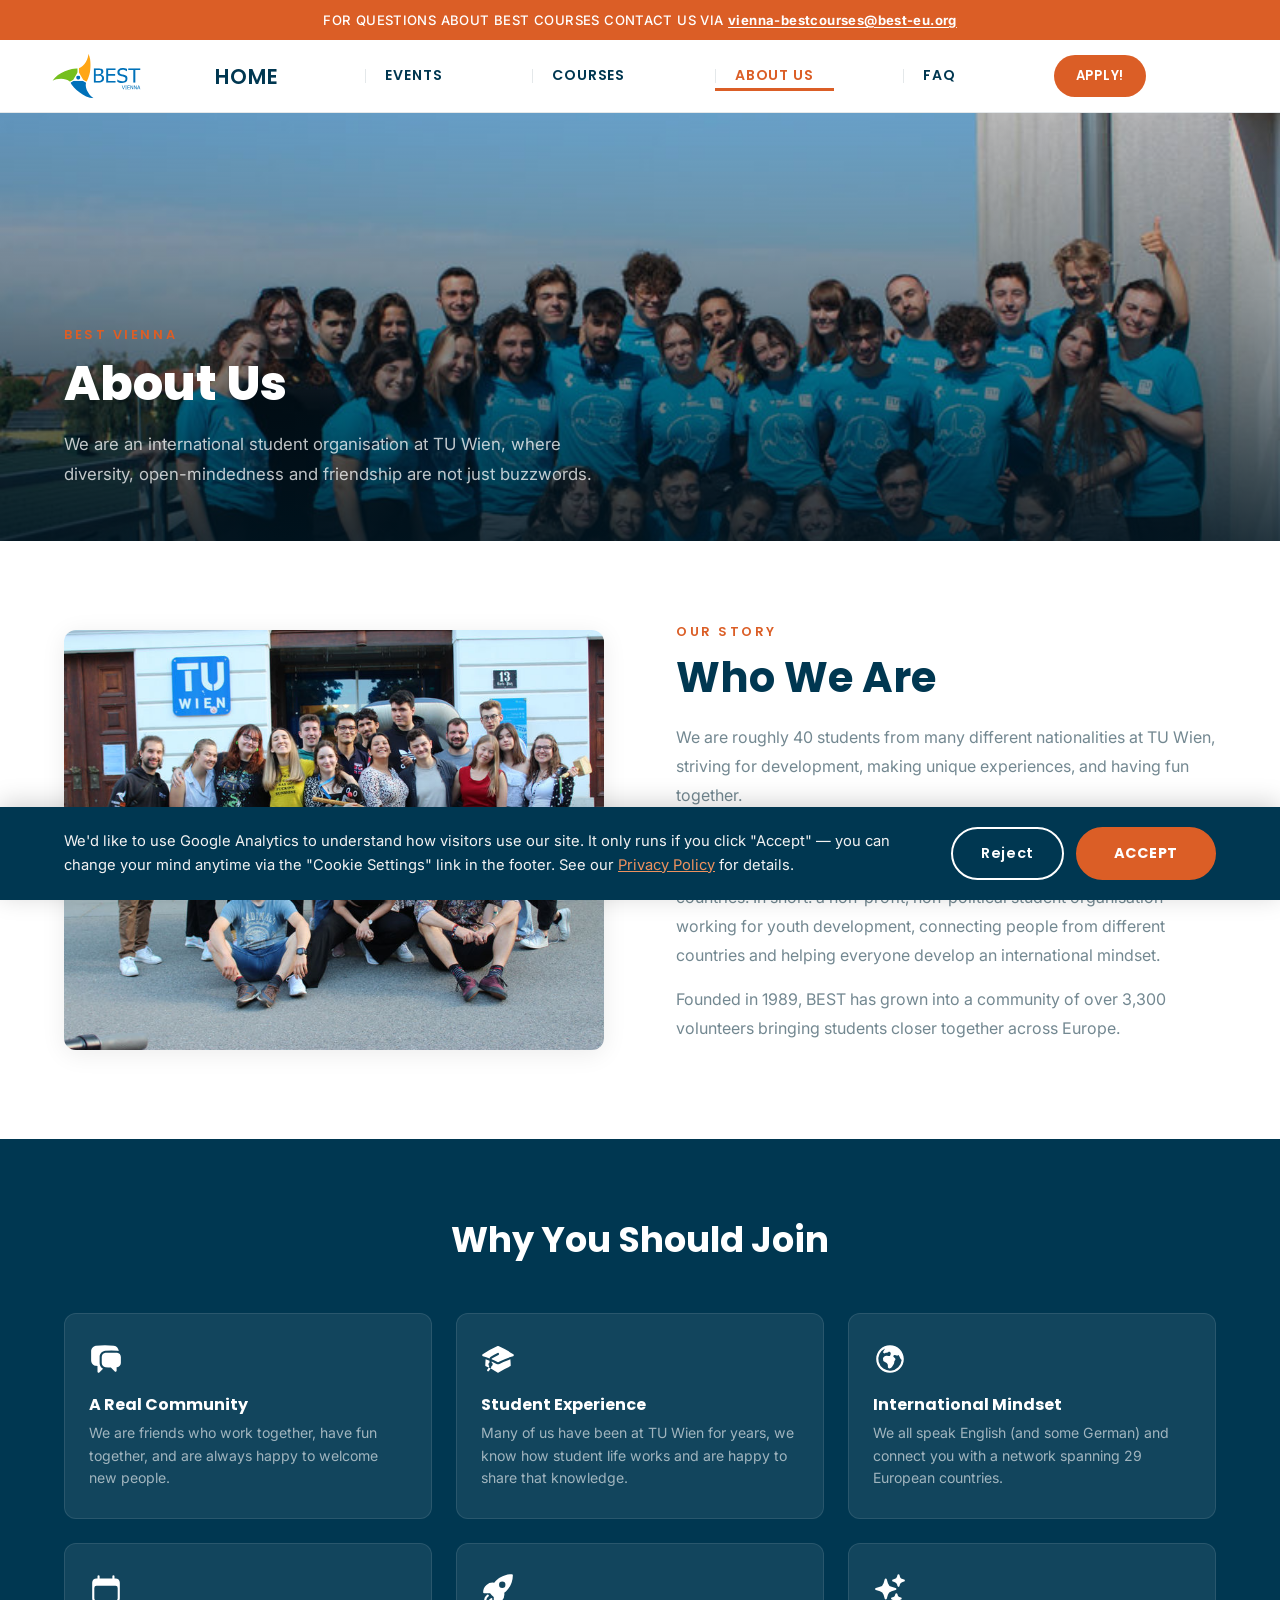
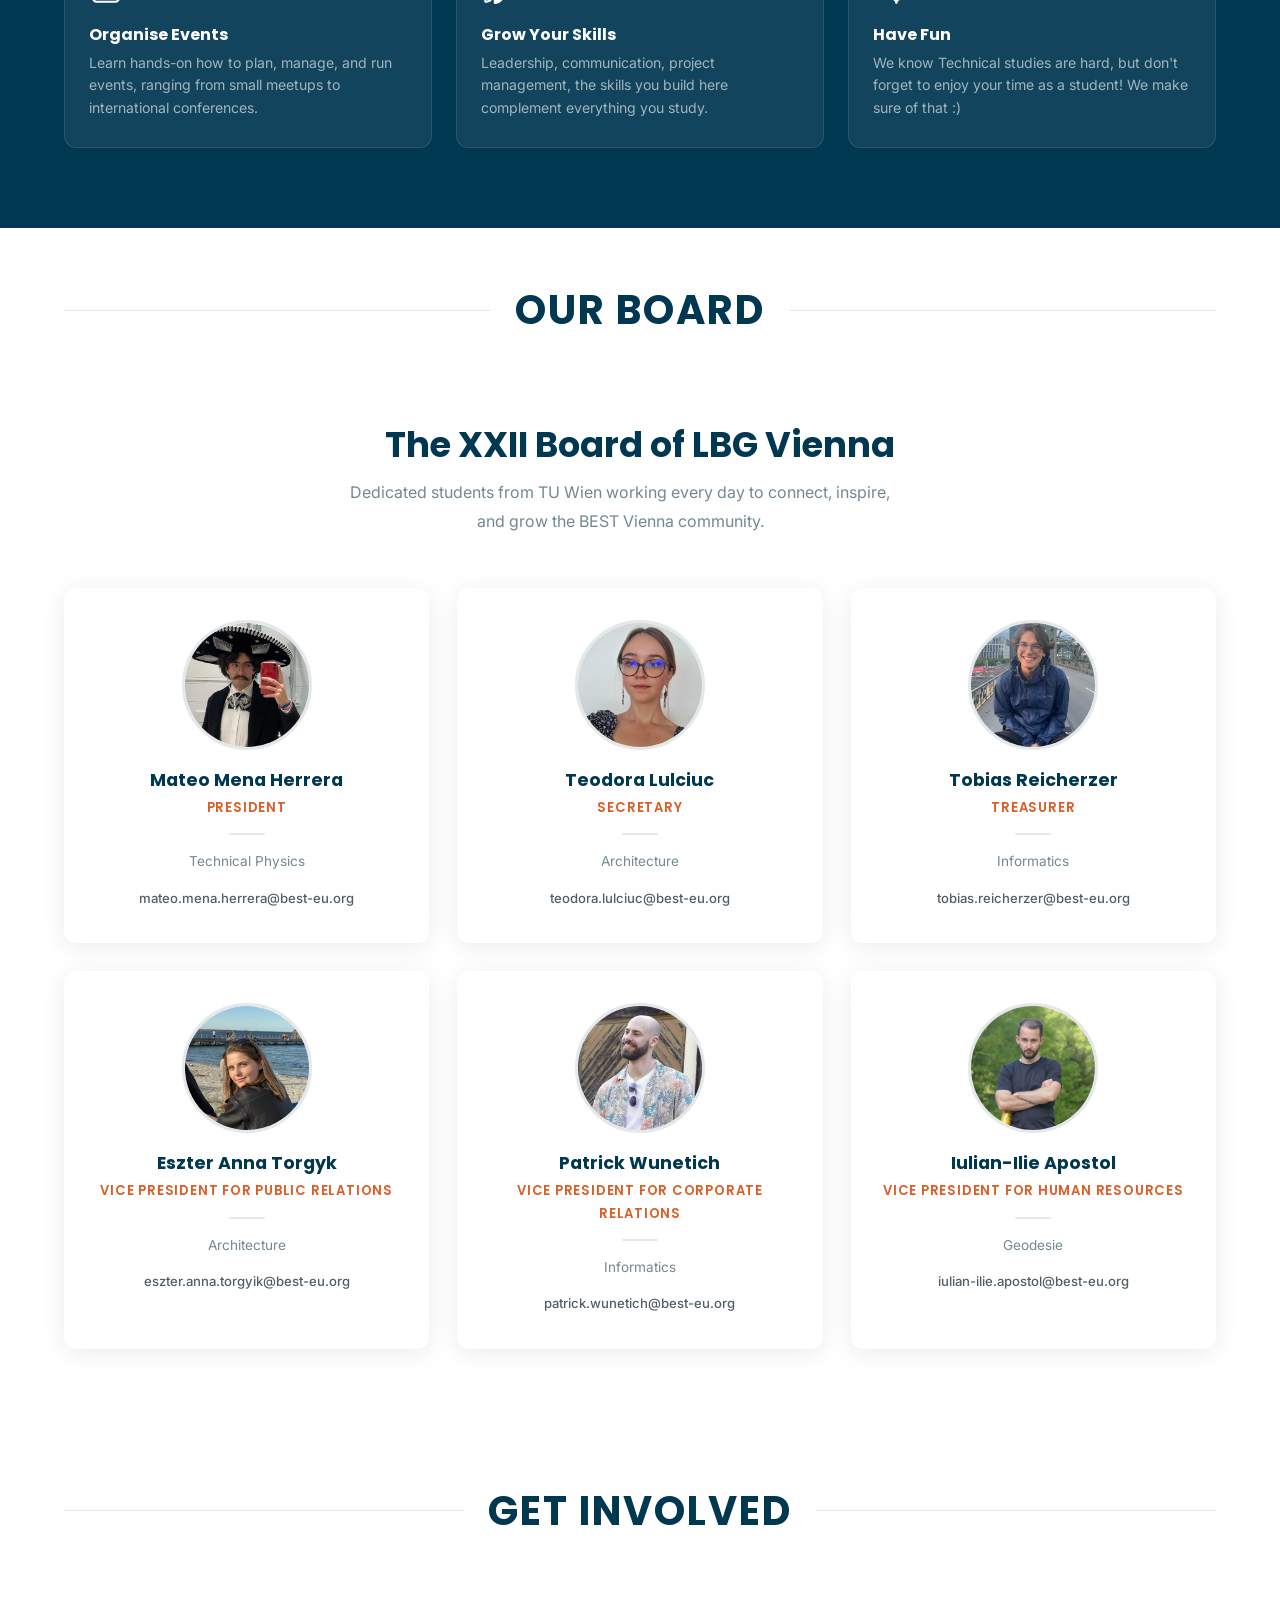
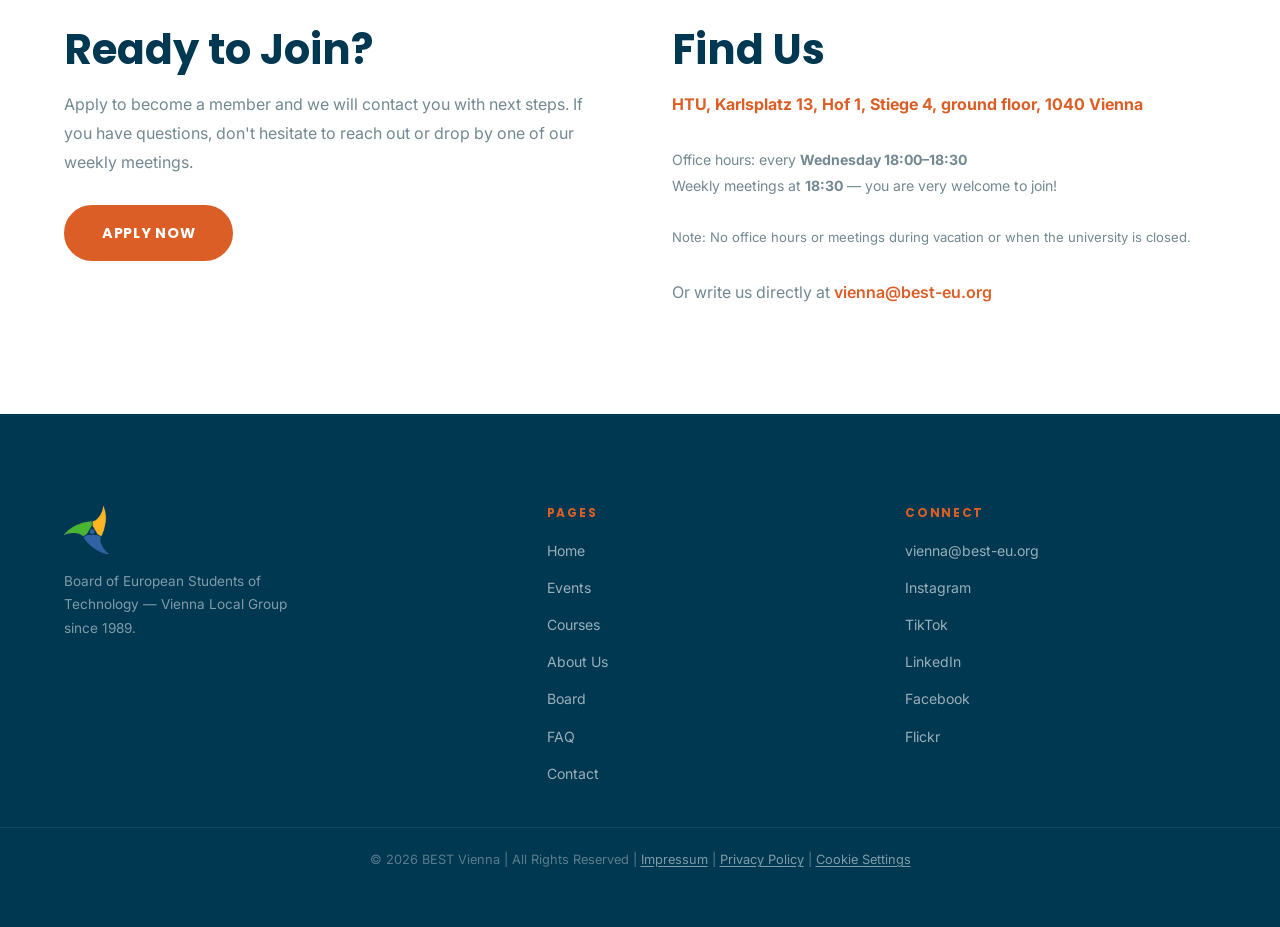
==== commit b0d913f0: "reduce startup time & add cookie consent" ====
--- a/about.html
+++ b/about.html
@@ -16,6 +16,9 @@
     <link rel="icon" href="assets/images/logos/best_logomark.png" type="image/png"/>
 </head>
 <body>
+
+<!-- Google Analytics is only loaded after cookie consent is granted, see cookie-consent.js -->
+<script src="assets/js/cookie-consent.js"></script>
 
 <!-- ===== Announcement Bar ===== -->
 <div class="announcement-bar">
@@ -47,7 +50,7 @@
             <div class="about-split">
 
                 <div class="about-split-img fade-up">
-                    <img src="assets/images/lga22_group_lg.jpg" alt="BEST Vienna members at an event"/>
+                    <img src="assets/images/lga22_group_lg.jpg" alt="BEST Vienna members at an event" loading="lazy"/>
                 </div>
 
                 <div class="about-split-text fade-up delay-2">
@@ -219,7 +222,7 @@
             return [
                 '<div class="member-card fade-up ' + delays[i % 3] + '">',
                 '  <div class="member-photo-wrap">',
-                '    <img src="assets/images/board/' + m.photo + '" alt="' + m.name + '" />',
+                '    <img src="assets/images/board/' + m.photo + '" alt="' + m.name + '" loading="lazy" />',
                 '  </div>',
                 '  <h3>' + m.name + '</h3>',
                 '  <div class="member-role">' + m.role + '</div>',
--- a/assets/css/styles.css
+++ b/assets/css/styles.css
@@ -791,7 +791,7 @@
 .hero-placeholder {
   position: absolute;
   inset: 0;
-  background-image: url('../images/Website_Header_Loading_Placeholder.png');
+  background-image: url('../images/Website_Header_Loading_Placeholder.jpg');
   background-size: cover;
   background-position: center;
   z-index: 1;
@@ -1998,6 +1998,15 @@
   .faq-content {
     padding: 0 16px 16px;
   }
+
+  .section-divider span {
+    font-size: clamp(1.15rem, 4.5vw, 1.8rem);
+    letter-spacing: 0.03em;
+    padding: 0 14px;
+    white-space: normal;
+    text-align: center;
+    line-height: 1.25;
+  }
 }
 
 /* ============================================
@@ -2032,14 +2041,14 @@
 
 .letter-location {
   font-size: 0.9rem;
-  color: var(--gray);
+  color: var(--navy-mid);
   margin-bottom: 16px;
 }
 
 .letter-btn {
   display: inline-block;
   padding: 10px 16px;
-  background-color: var(--orange);
+  background-color: var(--orange-dark);
   color: white;
   text-decoration: none;
   border-radius: 6px;
@@ -2049,7 +2058,7 @@
 }
 
 .letter-btn:hover {
-  background-color: #d6420a;
+  background-color: #96401a;
 }
 
 .author-group {
@@ -2071,9 +2080,155 @@
   gap: 20px;
 }
 
-@media (prefers-color-scheme: dark) {
-  .letter-card {
-    background: var(--dark-card-bg, #1a1a1a);
-    border-color: var(--dark-border, #333);
-  }
-}
+/* ---------- Cookie Consent Banner ---------- */
+.cookie-banner {
+  position: fixed;
+  left: 0;
+  right: 0;
+  bottom: 0;
+  z-index: 9999;
+  background: var(--navy);
+  box-shadow: 0 -4px 24px rgba(0, 0, 0, 0.18);
+  transform: translateY(100%);
+  transition: transform 0.3s ease;
+}
+
+.cookie-banner.visible {
+  transform: translateY(0);
+}
+
+.cookie-banner-inner {
+  width: 90%;
+  max-width: var(--max-width);
+  margin: 0 auto;
+  padding: 20px 0;
+  display: flex;
+  flex-wrap: wrap;
+  align-items: center;
+  justify-content: space-between;
+  gap: 16px;
+}
+
+.cookie-banner-text {
+  color: var(--title-white);
+  font-size: 0.92rem;
+  line-height: 1.6;
+  margin: 0;
+  flex: 1 1 420px;
+}
+
+.cookie-banner-text a {
+  color: var(--orange-light);
+  text-decoration: underline;
+}
+
+.cookie-banner-actions {
+  display: flex;
+  gap: 12px;
+  flex: 0 0 auto;
+}
+
+.cookie-banner .btn-outline {
+  border-color: var(--white);
+  color: var(--white);
+}
+
+.cookie-banner .btn-outline:hover {
+  background: var(--white);
+  color: var(--navy);
+}
+
+@media (max-width: 640px) {
+  .cookie-banner-inner {
+    flex-direction: column;
+    align-items: stretch;
+  }
+  .cookie-banner-actions {
+    justify-content: flex-end;
+  }
+}
+
+/* ---------- Legal Pages (Privacy Policy, etc.) ---------- */
+.legal-hero {
+  background: var(--navy);
+  padding: 100px 0 48px;
+}
+
+.legal-hero h1 {
+  color: var(--white);
+}
+
+.legal-hero p {
+  color: var(--gray-light);
+  max-width: 640px;
+}
+
+.legal-content {
+  max-width: 780px;
+  margin: 0 auto;
+}
+
+.legal-content h2 {
+  color: var(--navy);
+  margin-top: 44px;
+  margin-bottom: 16px;
+}
+
+.legal-content h2:first-child {
+  margin-top: 0;
+}
+
+.legal-content h3 {
+  color: var(--navy);
+  margin-top: 24px;
+  margin-bottom: 10px;
+  font-size: 1.1rem;
+}
+
+.legal-content p {
+  margin-bottom: 14px;
+}
+
+.legal-content ul {
+  list-style: disc;
+  padding-left: 22px;
+  margin-bottom: 14px;
+}
+
+.legal-content li {
+  color: var(--gray);
+  line-height: 1.8;
+  margin-bottom: 6px;
+}
+
+.legal-content a {
+  color: var(--orange);
+  text-decoration: underline;
+}
+
+.legal-content table {
+  width: 100%;
+  border-collapse: collapse;
+  margin-bottom: 20px;
+  font-size: 0.92rem;
+}
+
+.legal-content th,
+.legal-content td {
+  text-align: left;
+  padding: 10px 12px;
+  border-bottom: 1px solid var(--gray-light);
+  color: var(--gray);
+}
+
+.legal-content th {
+  color: var(--navy);
+  font-family: 'Poppins', sans-serif;
+  font-weight: 600;
+}
+
+.legal-updated {
+  color: var(--gray);
+  font-size: 0.85rem;
+  margin-bottom: 32px;
+}
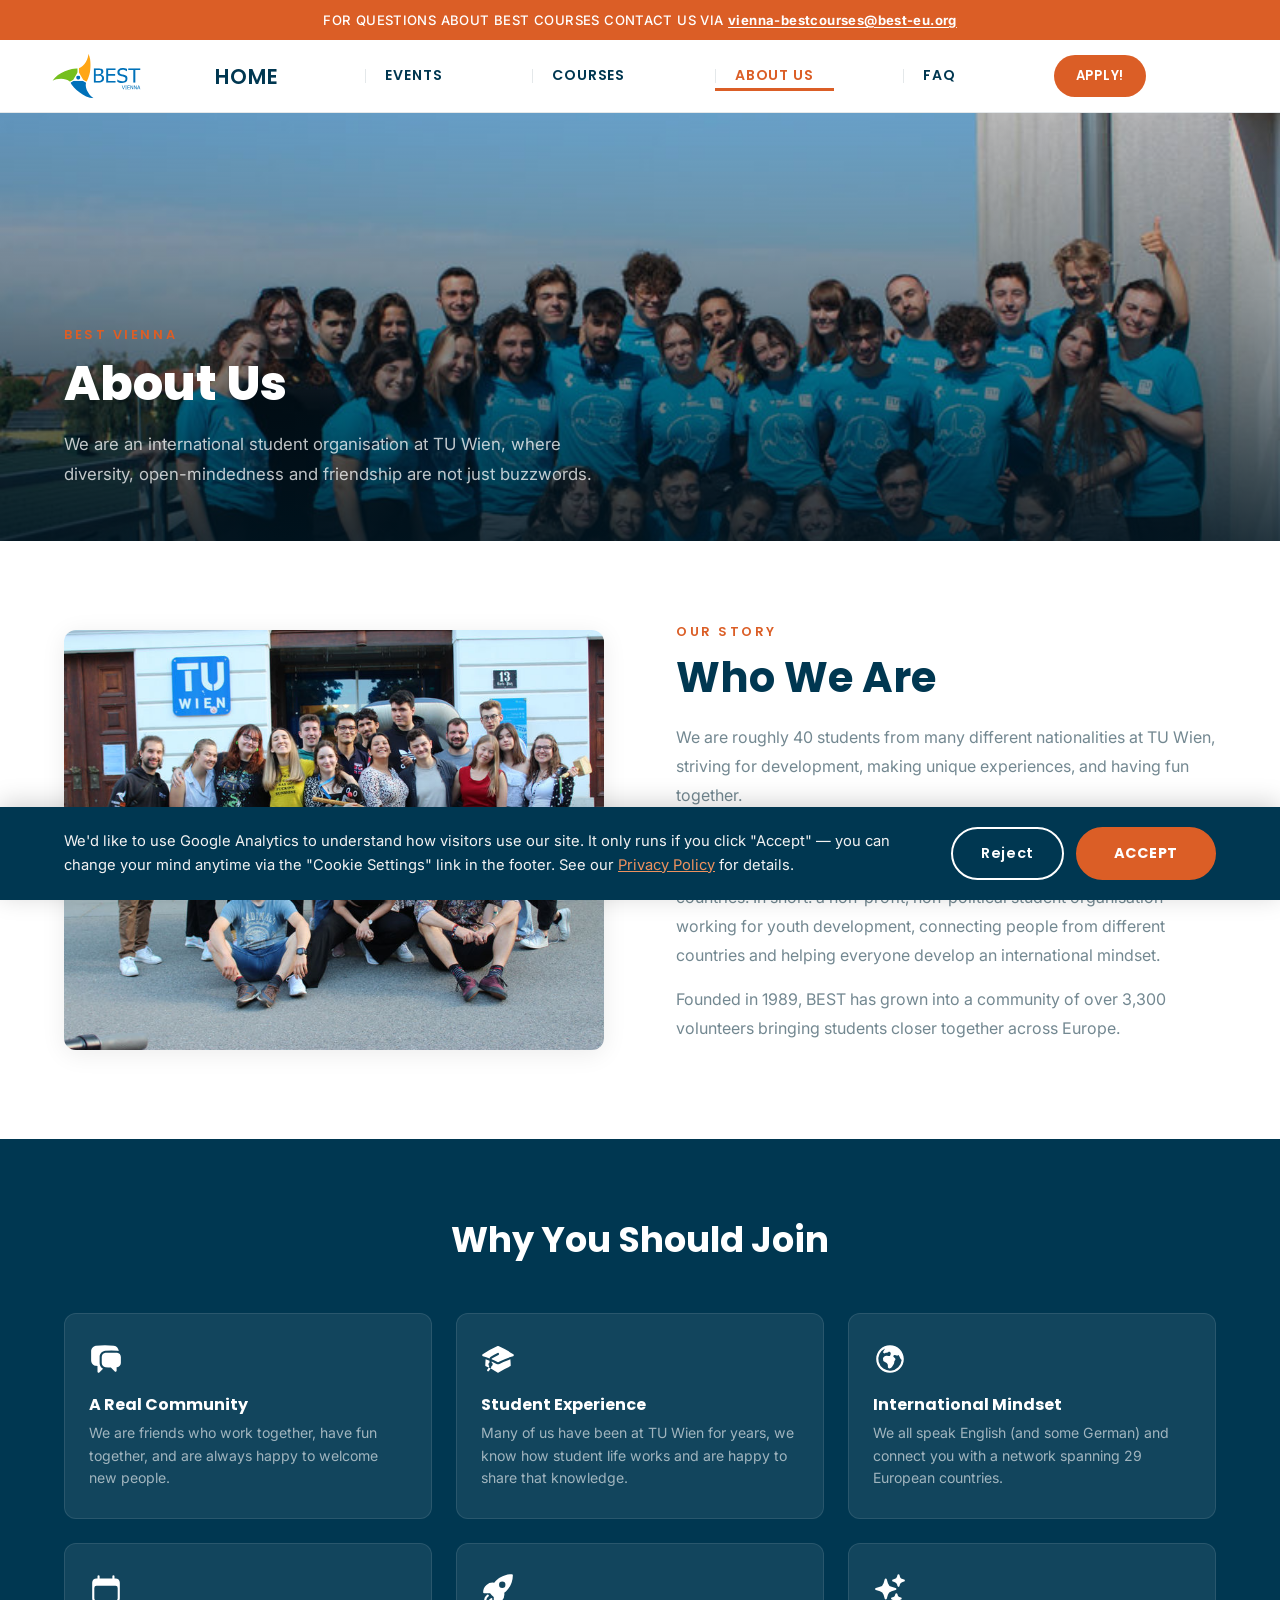
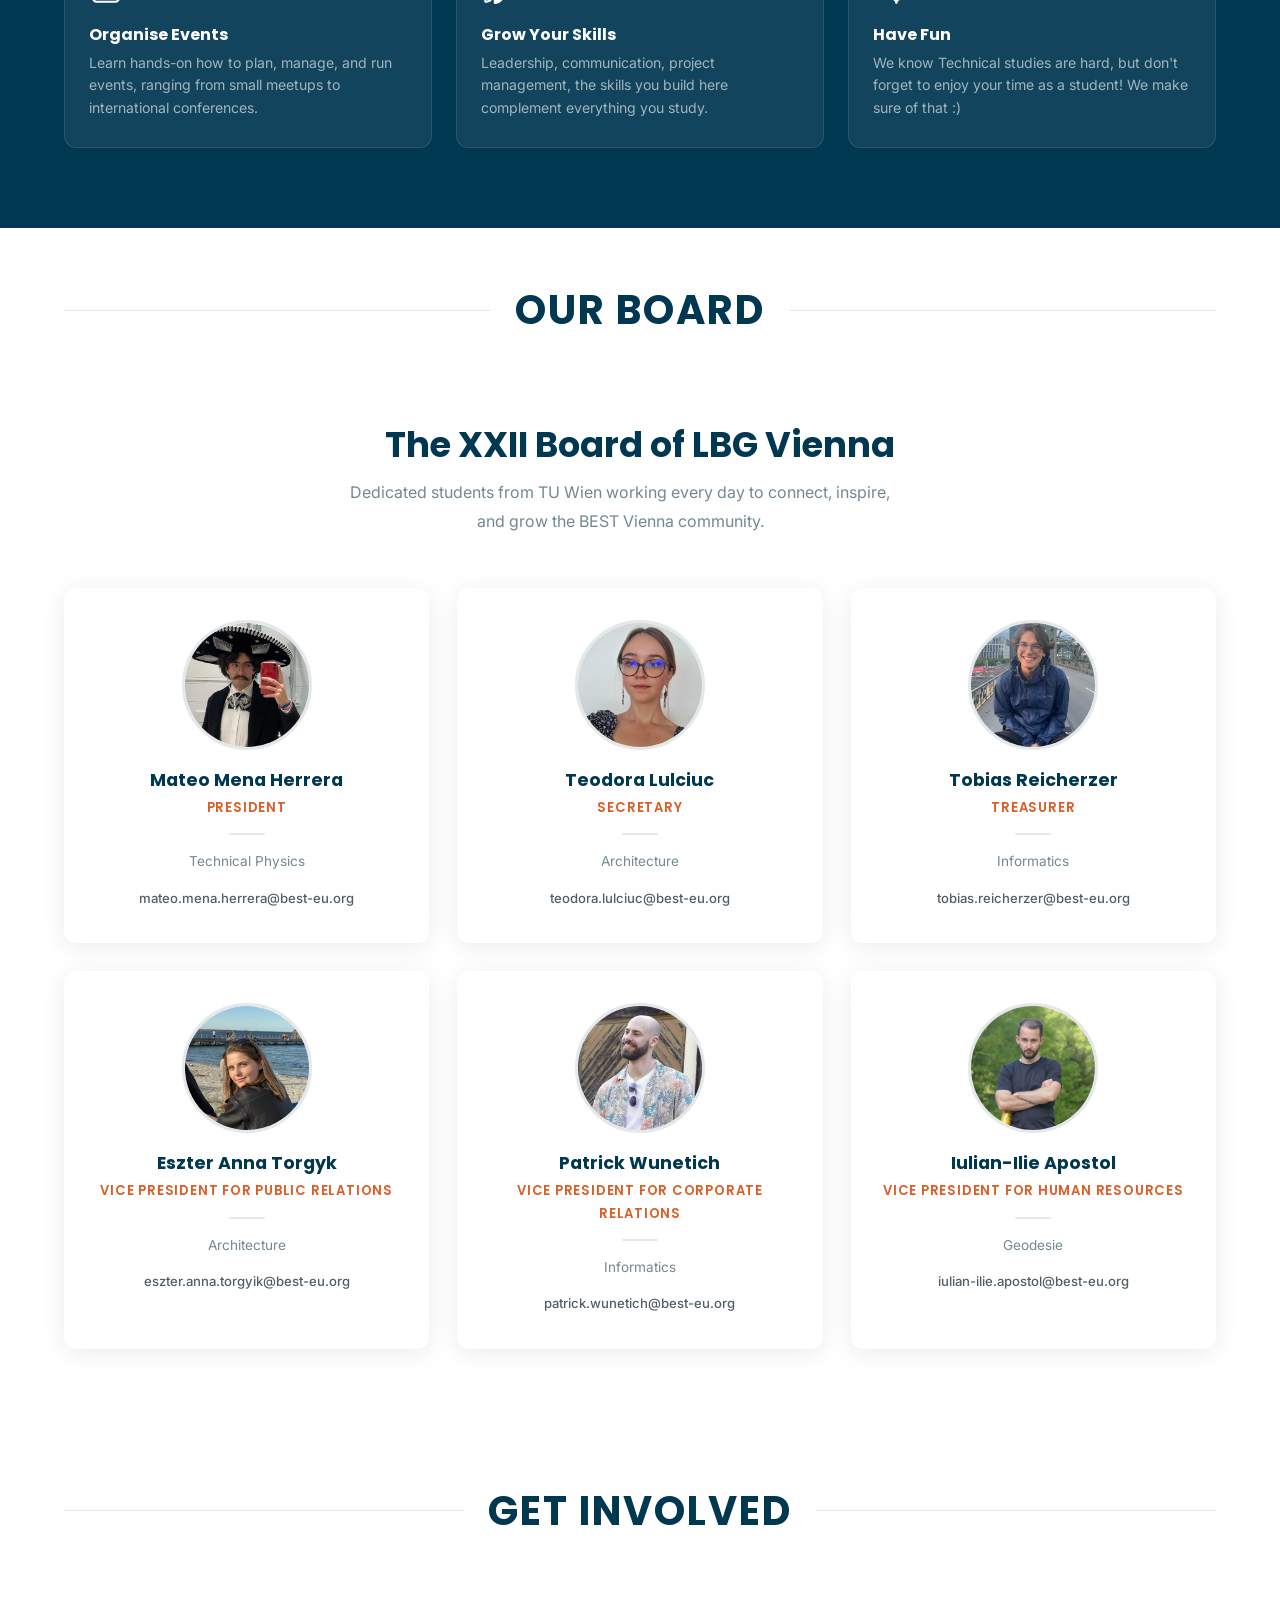
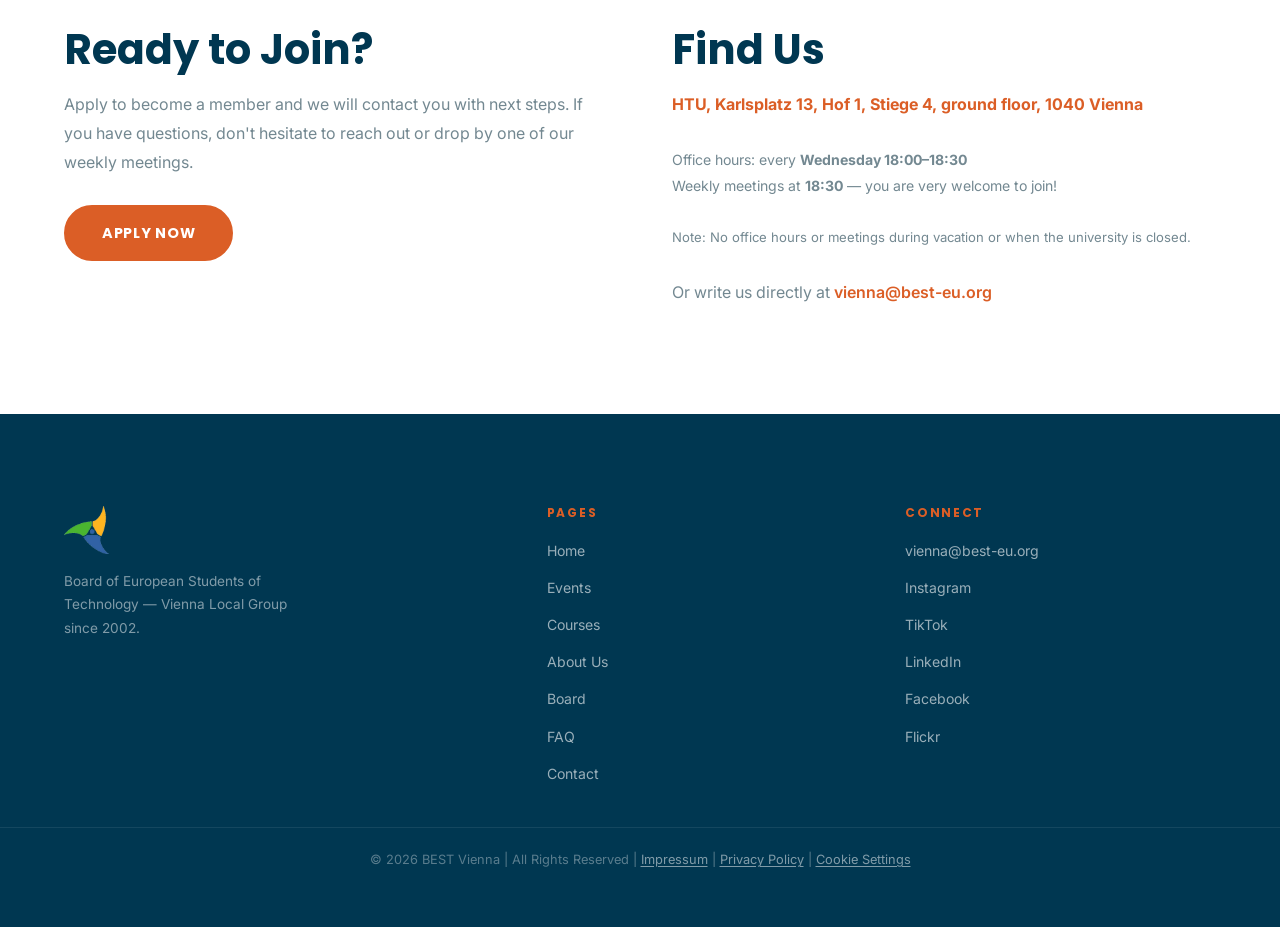
==== commit dbbe52fb: "new apply form links" ====
--- a/about.html
+++ b/about.html
@@ -169,7 +169,7 @@
                     Apply to become a member and we will contact you with next steps. If you have questions,
                     don't hesitate to reach out or drop by one of our weekly meetings.
                 </p>
-                <a href="https://forms.gle/giR4ARjsJGW3wWr38" class="btn btn-primary btn-lg">Apply Now</a>
+                <a href="https://forms.gle/X1QXGorJ41wWyBX18" class="btn btn-primary btn-lg">Apply Now</a>
             </div>
 
             <div class="fade-up delay-2">
